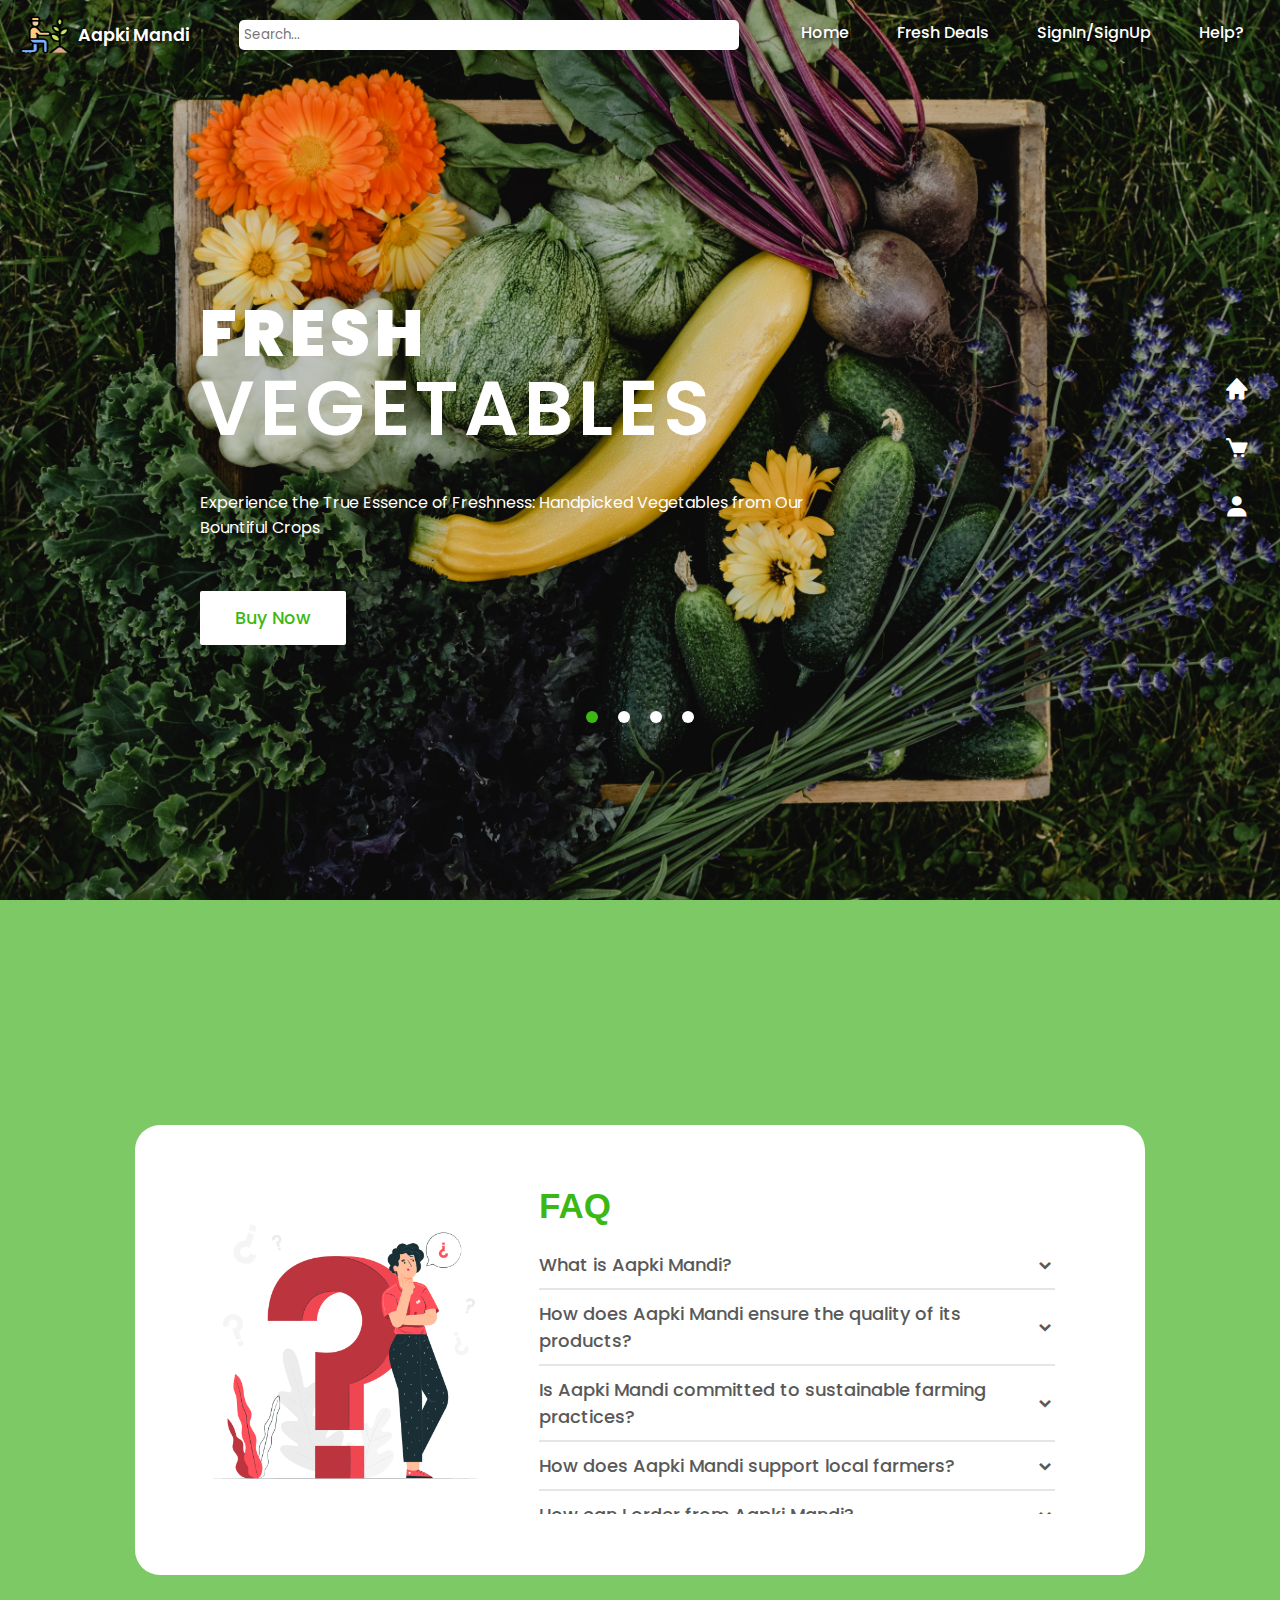
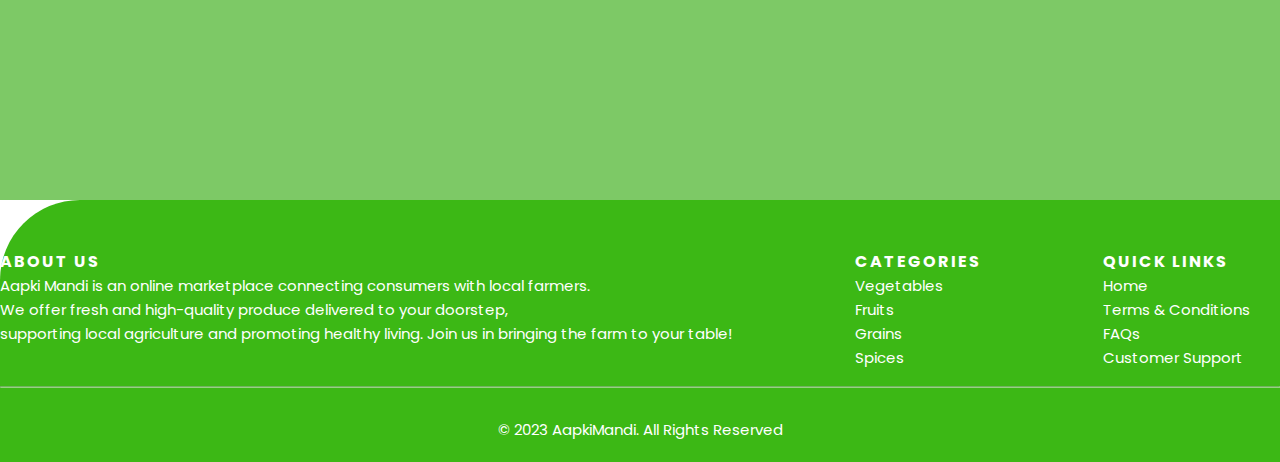
==== index.html @ 6375627a "fresh edits" ====
<!DOCTYPE html>
<html lang="en">
<head>
    <meta charset="UTF-8">
    <meta http-equiv="X-UA-Compatible" content="IE=edge">
    <meta name="viewport" content="width=device-width, initial-scale=1.0">
    <title>Aapki Mandi</title>
    <link rel="stylesheet" href="styles.css">
    <link rel="icon" href="images/planting.png">
    <link rel="stylesheet" href="https://cdnjs.cloudflare.com/ajax/libs/font-awesome/5.15.4/css/all.min.css" integrity="sha512-rNSy0A6ngFmuJuzVxl3csTyiN9eht8MChu7z1Ky1jGWQDmzAa0yK5vGCOYa5axh1f9B9gN+43PqDAW9VZoYz8A==" crossorigin="anonymous" referrerpolicy="no-referrer" />

    <link rel="stylesheet" href="https://cdn.jsdelivr.net/npm/boxicons@latest/css/boxicons.min.css">
    <link rel="stylesheet" href="https://cdn.jsdelivr.net/npm/boxicons@latest/css/boxicons.min.css">
    <script src="https://kit.fontawesome.com/264e2b744b.js" crossorigin="anonymous"></script>
</head>
<body>
    <!--navbar-->
    <header>
      <!--logo-->
      <a href="index.html" class="logo"><img src="images/colour.png" alt="">Aapki Mandi</a>
      
      <!--Nav List-->
      <ul class="navbar">
        <ul class="navbar">
          <li>
            <form class="search-form">
              <input type="text" placeholder="Search...">
              <button type="submit"><i class="fas fa-search"></i></button>
            </form>
          </li>
        <li><a href="index.html" class="home-active">Home</a></li>
        <li class="dropdown">
          <a href="#">Fresh Deals</a>
          <ul class="dropdown-menu">
            <li><a href="vegetables.html">Vegetables</a></li>
            <li><a href="#">Fruits</a></li>
            <li><a href="#">Crops</a></li>
          </ul>
        </li>
        <li><a href="SignIn.html">SignIn/SignUp</a></li>
        <li><a href="ContactUs.html">Help?</a></li>
      </ul>
    
      <!--menu icon-->
      <div class="bx bx-menu" id="menu-icon"></div>  
    </header>

    <!-- carousel -->
    <section class="home">
      <img src="images/vegetables-main.jpg" alt="" class="imgslide active">
      <img src="images/fruits-main.jpg" alt="" class="imgslide">
      <img src="images/crops-main.jpg" alt="" class="imgslide">
      <img src="images/fish-main.jpg" alt="" class="imgslide">
      <div class="content active">
        <h1>Fresh <br><span>Vegetables</span></h1>
        <p>Experience the True Essence of Freshness: Handpicked Vegetables from Our Bountiful Crops</p>
          <a href="#">Buy Now</a>
      </div>
      <div class="content">
        <h1>Fresh <br><span>Fruits</span></h1>
        <p>From Orchard to Table: Taste the Freshness of Our Locally Grown Fruits</p>
          <a href="#">Buy Now</a>
      </div>
      <div class="content">
        <h1>Fresh <br><span>Grains</span></h1>
        <p>Embrace the Goodness of Fresh Harvest</p>
          <a href="#">Buy Now</a>
      </div>
      <div class="content">
        <h1>Fresh <br><span>Meat</span></h1>
        <p>ImpediPreserving Flavor, Ensuring Freshness: Trust Our Commitment to Delivering Fresh, Succulent Meat</p>
          <a href="#">Buy Now</a>
      </div>
      <div class="media-icons">
        <a href="#"><i class='bx bxs-home'></i></a>
        <a href="#"><i class='bx bxs-cart' ></i></i></a>
        <a href="#"><i class='bx bxs-user'></i></a>
      </div>
      <div class="slider-navigation">
        <div class="nav-btn active"></div>
        <div class="nav-btn"></div>
        <div class="nav-btn"></div>
        <div class="nav-btn"></div>
        
      </div>
    </section>


    <!-- FAQs -->
    <div class="BODY">
    <div class="accordion">
      <div class="image-box">
        <img src="images/3567801.jpg" alt="Accordion Image">
      </div>
      <div class="accordion-text">
        <div class="title">FAQ</div>
      <ul class="faq-text">
        <li>
          <div class="question-arrow">
            <span class="question">What is Aapki Mandi?</span>
            <i class="bx bxs-chevron-down arrow"></i>
          </div>
          <p>Aapki Mandi is an online marketplace that connects farmers and consumers,providing fresh and high-quality agricultural produce directly from the farms to your doorstep.</p>
          <span class="line"></span>
        </li>
        <li>
          <div class="question-arrow">
            <span class="question">How does Aapki Mandi ensure the quality of its products?</span>
            <i class="bx bxs-chevron-down arrow"></i>
          </div>
          <p>At Aapki Mandi, we have a rigorous quality control process in place. We work closely with our network of trusted farmers who follow best agricultural practices. We ensure that only the freshest and highest-quality produce reaches our customers by conducting regular quality checks and inspections.</p>
          <span class="line"></span>
        </li>
        <li>
          <div class="question-arrow">
            <span class="question">Is Aapki Mandi committed to sustainable farming practices?</span>
            <i class="bx bxs-chevron-down arrow"></i>
          </div>
          <p>Yes, sustainability is a core value of Aapki Mandi. We support and promote sustainable farming practices that prioritize environmental conservation, organic cultivation, and responsible water usage. By choosing Aapki Mandi, you are supporting a more sustainable and eco-friendly food system.</p>
          <span class="line"></span>
        </li>
        <li>
          <div class="question-arrow">
            <span class="question">How does Aapki Mandi support local farmers?</span>
            <i class="bx bxs-chevron-down arrow"></i>
          </div>
          <p>Aapki Mandi is dedicated to empowering local farmers and promoting their products. We work directly with farmers, eliminating intermediaries and ensuring that they receive fair prices for their produce. By supporting Aapki Mandi, you are contributing to the growth and livelihood of local farming communities.</p>
          <span class="line"></span>
        </li>
        <li>
          <div class="question-arrow">
            <span class="question">How can I order from Aapki Mandi?</span>
            <i class="bx bxs-chevron-down arrow"></i>
          </div>
          <p>Ordering from Aapki Mandi is simple and convenient. Just visit our website or mobile app, browse through the available products, select the items you want to purchase, and proceed to the checkout. We offer secure payment options and provide timely delivery to your preferred location.</p>
          <span class="line"></span>
        </li>
      </ul>
      </div>
    </div>
  </div>
 
    <!-- footer -->
     <!-- footer -->
     <footer class="site-footer">
      <div class="footer-content">
        <div class="footer-column">
          <h3>About Us</h3>
          <p>Aapki Mandi is an online marketplace connecting consumers with local farmers. 
            <br>We offer fresh and high-quality produce delivered to your doorstep, 
            <br>supporting local agriculture and promoting healthy living. Join us in bringing the farm to your table!</p>
          <div class="social-icons">
            <a href="#" class="facebook"><i class="fab fa-facebook-f"></i></a>
            <a href="#" class="twitter"><i class="fab fa-twitter"></i></a>
            <a href="#" class="linkedin"><i class="fab fa-linkedin-in"></i></a>
            <a href="#" class="dribbble"><i class="fab fa-dribbble"></i></a>
          </div>
        </div>
        <div class="footer-column">
          <h3>Categories</h3>
          <ul class="footer-links">
            <li><a href="#">Vegetables</a></li>
            <li><a href="#">Fruits</a></li>
            <li><a href="#">Grains</a></li>
            <li><a href="#">Spices</a></li>
          </ul>
        </div>
        <div class="footer-column">
          <h3>Quick Links</h3>
          <ul class="footer-links">
            <li><a href="#">Home</a></li>
            <li><a href="#">Terms & Conditions</a></li>
            <li><a href="#">FAQs</a></li>
            <li><a href="#">Customer Support</a></li>
          </ul>
        </div>
      </div>
      <hr>
      <div class="footer-bottom">
        <p>&copy; 2023 AapkiMandi. All Rights Reserved</p>
      </div>
    </footer>
    
    </section>
    <script>
      document.addEventListener("DOMContentLoaded", function() {
        let li = document.querySelectorAll(".faq-text li");
        for (var i = 0; i < li.length; i++) {
          li[i].addEventListener("click", function(e) {
            let clickedLi;
            if (e.target.classList.contains("question-arrow")) {
              clickedLi = e.target.parentElement;
            } else {
              clickedLi = e.target.parentElement.parentElement;
            }
            clickedLi.classList.toggle("showAnswer");
          });
        }
      });
    </script>
    
    <script src="script.js"></script>

</body>
</html>
---- styles.css ----
@import url('https://fonts.googleapis.com/css2?family=Poppins:wght@100;200;300;400;500;600;700&display=swap');

* {
  font-family: 'Poppins', sans-serif;
  margin: 0;
  padding: 0;
  box-sizing: border-box;
  list-style: none;
  text-decoration: none;
  scroll-padding-top: 2rem;
  scroll-behavior: smooth;
}

:root {
  --green-color: #3cb815;
  --light-green-color: #c0eb7b;
  --orange-color;
  --light-orange-color: #ff7e00;
  --text-color: black;
  --bg-color: #fff;
}

.logo img {
  width: 50px;
  height: 40px;
}

body {
  color: var(--text-color);
}

header {
    position: absolute;
    width: 100%;
    top: 0;
    left: 0;
    z-index: 999;
    display: flex;
    align-items: center;
    justify-content: space-between;
    padding: 15px 20px;
    transition: 0.5s ease;
  }
  
  .logo {
    display: flex;
    align-items: center;
    font-size: 1.1rem;
    font-weight: 600;
    color: var(--text-color);
    column-gap: 0.5rem;
    padding-left: 100;
    color: #fff;
    text-shadow: 2px 2px 4px rgba(0, 0, 0, 0.8);
  }
  
  .navbar {
    display: flex;
    column-gap: 1rem;
    position: relative;
    color: #fff;
  }
  
  .navbar a {
    font-size: 1rem;
    font-weight: 500;
    color: var(--text-color);
    padding: 0.5rem 1rem;
    color: #fff;
    text-shadow: 2px 2px 4px rgba(0, 0, 0, 1);
  }
  
  .navbar a:hover {
    background: var(--green-color);
    border-radius: 5rem;
    color: var(--bg-color);
    transition: background 0.5s;
  }
  
  .dropdown {
    position: relative;
  }
  
  .dropdown-menu {
    position: absolute;
    top: 100%;
    left: 0;
    display: none;
    background: var(--bg-color);
    padding: 0.5rem 0;
    z-index: 999;
  }
  
  .dropdown-menu li {
    display: block;
  }
  
  .dropdown-menu li a {
    color: var(--text-color);
    padding: 0.1rem 2rem;
  }
  
  .dropdown-menu li a:hover {
    background: var(--green-color);
    color: var(--bg-color);
  }
  
  .dropdown:hover .dropdown-menu {
    display: block;
  }

  .search-form {
    display: flex;
    align-items: center;
  }
  
  .search-form input {
    width: 500px;
    height: 30px;
    border: none;
    border-radius: 5px;
    padding: 5px;
  }
  
  .search-form button {
    background: none;
    border: none;
    color: #fff;
    cursor: pointer;
    padding: 3px;
    width: 30px;
    height: 30px;
  }
  
  
  #menu-icon {
    font-size: 24px;
    cursor: pointer;
    z-index: 1001;
    display: none;
  }
  
  section{
    padding: 100px 200px;
  }

  .home{
    position: relative;
    width: 100%;
    min-height: 100vh;
    display: flex;
    justify-content: center;
    flex-direction: column;
    background: #7dc966;

  }

  .home::before{
    z-index: 777;
    content: '';
    position: absolute;
    width: 100%;
    height: 100%;
    top: 0;
    left:0;
    
  }

  .home .content{
z-index: 888;
color: #fff;
width: 70%;
margin-top: 50px;
display: none;
  }

  .home .content.active{
    display: block;
  }

  .home .content p{
    margin-bottom: 65px;
  } 

  .home .content  h1{
font-size: 4em;
font-weight: 900;
text-transform: uppercase;
letter-spacing: 5px;
line-height: 75px;
margin-bottom: 40px;
  }
.home .content h1 span{
  font-size: 1.2em;
  font-weight: 600;
}

.home .content a{
  background: #fff;
  padding: 15px 35px;
  color: #3cb815;
  font-size: 1.1em;
  font-weight: 500;
  text-decoration: none;
  border-radius: 2px;
}

.home .content a:hover{
  background: #3cb815;
  color: #fff;
}

.home .media-icons{
  z-index: 888;
  position: absolute;
  right: 30px;
  display: flex;
  flex-direction: column;
  transition: 0.5s ease;
}

.home .media-icons a{
  color: #fff;
  font-size: 1.6em;
  transition: 0.3s ease;
}

.home .media-icons a:not(:last-child)
{
  margin-bottom: 20px;
}

.home .media-icons a:hover{
  transform: scale(1.3);
  color: #7dc966;
}

.home img{
  z-index: 0;
  position: absolute;
  top: 0;
  left: 0;
  width: 100%;
  height: 100%;
  object-fit: cover;
}

.slider-navigation{
  z-index: 888;
  position: relative;
  display: flex;
  justify-content: center;
  align-items: center;
  transform: translateY(80px);
  margin-bottom: 12px;
}

.slider-navigation .nav-btn{
  width: 12px;
  height: 12px;
  background: #fff;
  border-radius: 50%;
  cursor: pointer;
  box-shadow: #7dc966;
  transition: 0.3s ease;
}

.slider-navigation .nav-btn.active{
  background: #3cb815;
}

.slider-navigation .nav-btn:not(:last-child)
{
  margin-right: 20px;
}

.slider-navigation .nav-btn:hover{
  transform: scale(1.2);
}

.imgslide{
position: absolute;
width: 100%;
clip-path: circle(0% at 0 50%);
}

.imgslide.active{
  clip-path: circle(150% at 0 50%);
  transition: 2s ease;
  transition-property: clip-path;
}
  
/* faq */
.BODY{
  display: flex;
  align-items: center;
  justify-content: center;
  min-height: 100vh;
  background: #7dc966;
  padding: 40px;
}
::selection{
  background: #3cb815;
  color: #fff;
}
.accordion{
  display: flex;
  max-width: 1010px;
  width: 100%;
  align-items: center;
  justify-content: space-between;
  background: #fff;
  border-radius: 25px;
  padding: 45px 90px 45px 60px;
}
.accordion .image-box{
  height: 360px;
  width: 300px;
}
.accordion .image-box img{
  height: 100%;
  width: 100%;
  object-fit: contain;
}
.accordion .accordion-text{
  width: 60%;
}
.accordion .accordion-text .title{
  font-size: 35px;
  font-weight: 600;
  color: #3cb815;
  font-family: 'Fira Sans', sans-serif;
}
.accordion .accordion-text .faq-text{
  margin-top: 25px;
  height: 263px;
  overflow-y: auto;
}
.faq-text::-webkit-scrollbar{
  display: none;
}
.accordion .accordion-text li{
  list-style: none;
  cursor: pointer;
}
.accordion-text li .question-arrow{
  display: flex;
  align-items: center;
  justify-content: space-between;
}
.accordion-text li .question-arrow .question{
  font-size: 18px;
  font-weight: 500;
  color: #595959;
  transition: all 0.3s ease;
}
.accordion-text li .question-arrow .arrow{
  font-size: 20px;
  color: #595959;
  transition: all 0.3s ease;
}
.accordion-text li.showAnswer .question-arrow .arrow{
  transform: rotate(-180deg);
}
.accordion-text li:hover .question-arrow .question,
.accordion-text li:hover .question-arrow .arrow{
  color: #3cb815;
}
.accordion-text li.showAnswer .question-arrow .question,
.accordion-text li.showAnswer .question-arrow .arrow{
  color: #3cb815;
}
.accordion-text li .line{
  display: block;
  height: 2px;
  width: 100%;
  margin: 10px 0;
  background: rgba(0, 0, 0, 0.1);
}
.accordion-text li p{
  width: 92%;
  font-size: 15px;
  font-weight: 500;
  color: #595959;
  display: none;
}
.accordion-text li.showAnswer p{
  display: block;
}

@media (max-width: 994px) {
  body{
    padding: 40px 20px;
  }
  .accordion{
    max-width: 100%;
    padding: 45px 60px 45px 60px;
  }
  .accordion .image-box{
    height: 360px;
    width: 220px;
  }
  .accordion .accordion-text{
    width: 63%;
  }
}
@media (max-width: 820px) {
  .accordion{
    flex-direction: column;
  }
  .accordion .image-box{
    height: 360px;
    width: 300px;
    background: #3cb815;
    width: 100%;
    border-radius: 25px;
    padding: 30px;
  }
  .accordion .accordion-text{
    width: 100%;
    margin-top: 30px;
  }
}
@media (max-width: 538px) {
  .accordion{
    padding: 25px;
  }
  .accordion-text li p{
    width: 98%;
  }
}


/* footer */

  
.site-footer {
    background-color: #3cb815;
    color: #fff;
    border-radius: 5rem 0 0 0;
    padding: 45px 0 20px;
    font-size: 15px;
    line-height: 24px;
  }
  
  .site-footer hr {
    border-top-color: #fff;
    opacity: 0.5;
  }
  
  .site-footer hr.small {
    margin: 20px 0;
  }
  
  .site-footer h3 {
    color: #fff;
    font-size: 16px;
    text-transform: uppercase;
    margin-top: 5px;
    letter-spacing: 2px;
  }
  
  .site-footer a {
    color: #3cb815;
  }
  
  .site-footer a:hover {
    color: #3366cc;
    text-decoration: none;
  }
  
  .footer-links {
    padding-left: 0;
    list-style: none;
  }
  
  .footer-links li {
    display: block;
  }
  
  .footer-links a {
    color: #fff;
  }
  
  .footer-links a:active,
  .footer-links a:focus,
  .footer-links a:hover {
    color: #3366cc;
    text-decoration: none;
  }
  
  .footer-links.inline li {
    display: inline-block;
  }
  
  .site-footer .social-icons {
    text-align: right;
  }
  
  .site-footer .social-icons a {
    width: 40px;
    height: 40px;
    line-height: 40px;
    margin-left: 6px;
    margin-right: 0;
    border-radius: 100%;
    background-color: #3cb815;
  }
  
  .footer-content {
    display: flex;
    justify-content: space-between;
    align-items: flex-start;
  }
  
  .footer-column {
    flex: 0 0 auto;
    margin-right: 30px;
  }
  
  .footer-bottom {
    margin-top: 30px;
    text-align: center;
  }
  /* responsive */
  @media (max-width: 768px) {
    header {
      flex-direction: column;
      align-items: flex-start;
    }
  
    .navbar {
      flex-direction: column;
    }
  
    .navbar a {
      padding: 0.5rem 0;
    }
  
    #menu-icon {
      display: block;
    }
  
    .navbar.collapse {
      display: none;
    }
  
    .navbar.collapse.show {
      display: block;
    }

    /* Responsive adjustments */

    @media screen and (max-width: 575px) {
        .owl-carousel .owl-nav {
          top: 5%;
        }
        
        .owl-carousel .owl-nav svg {
          width: 24px;
          height: 24px;
        }
      }
  @media (max-width: 767px) {
    .site-footer .footer-content {
      flex-wrap: wrap;
    }
  
    .footer-column {
      margin-bottom: 30px;
      margin-right: 0;
    }
  
    .site-footer .social-icons {
      text-align: center;
    }
  }
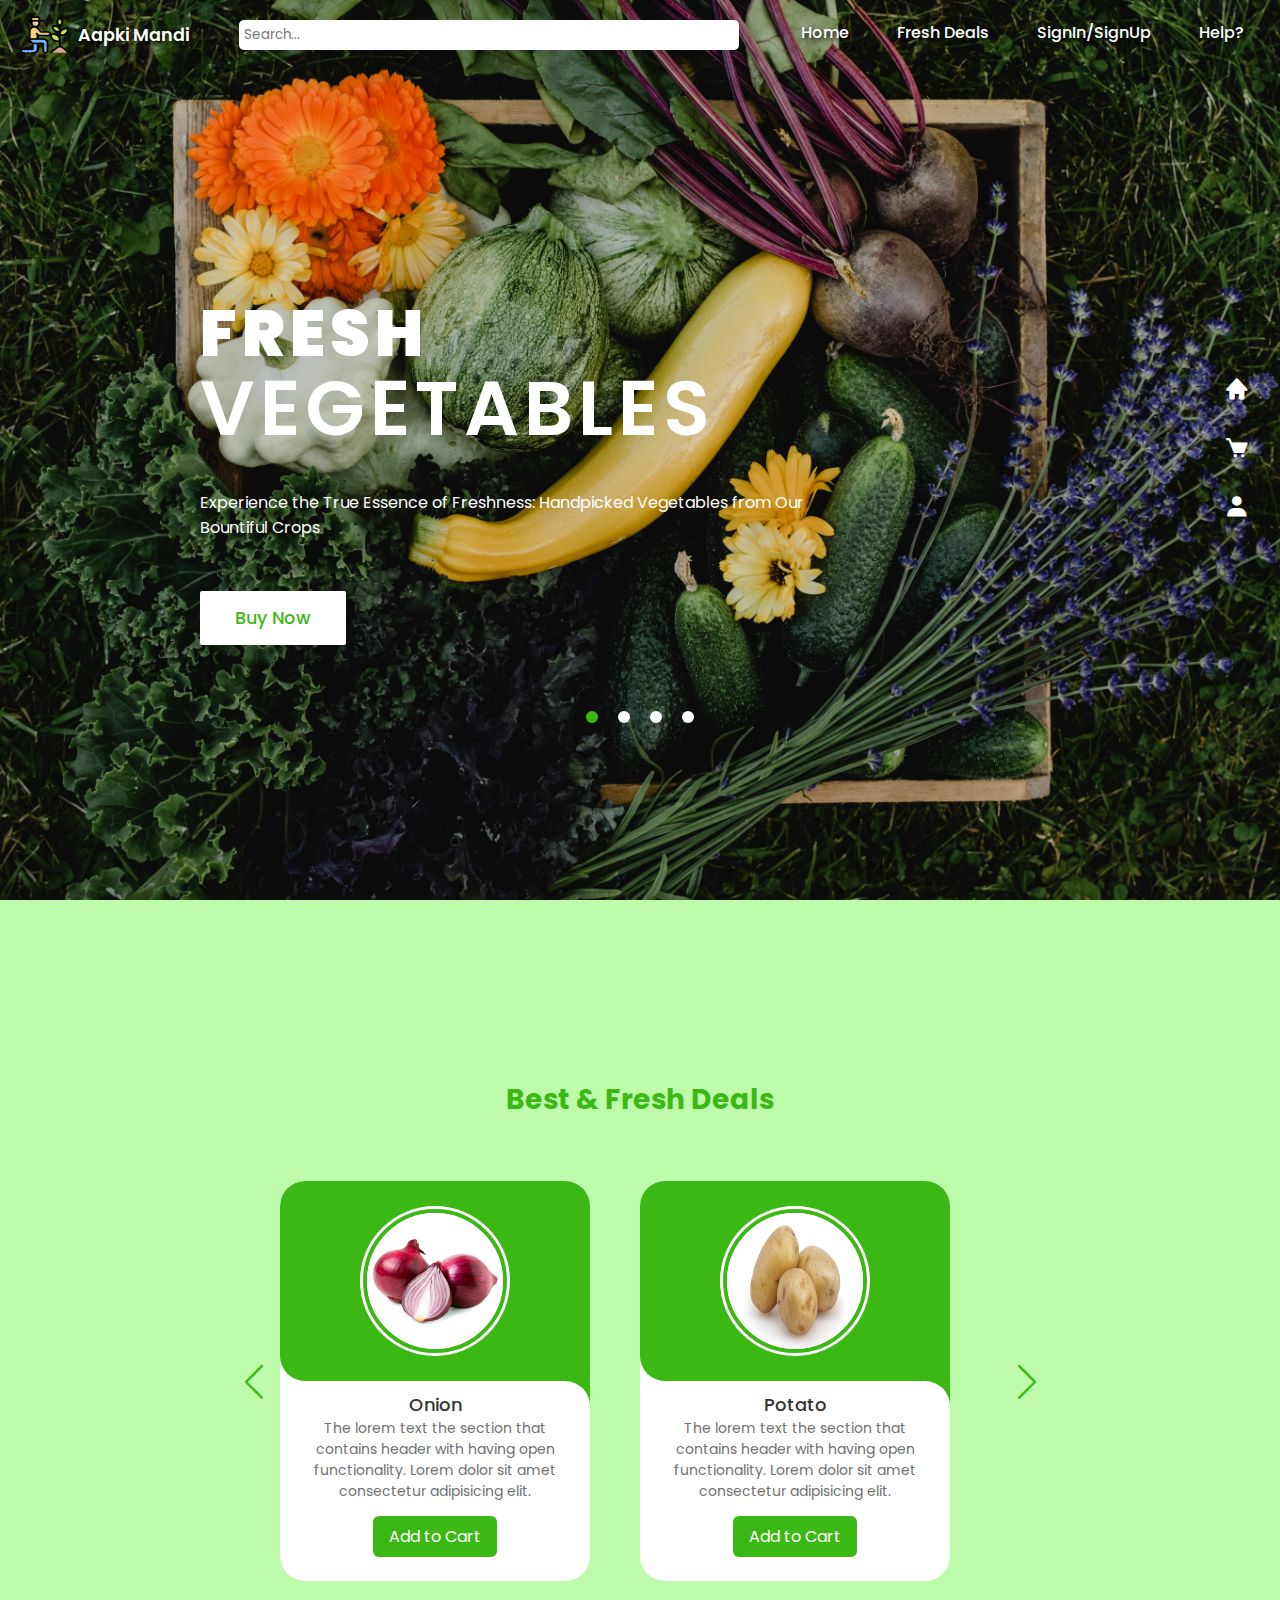
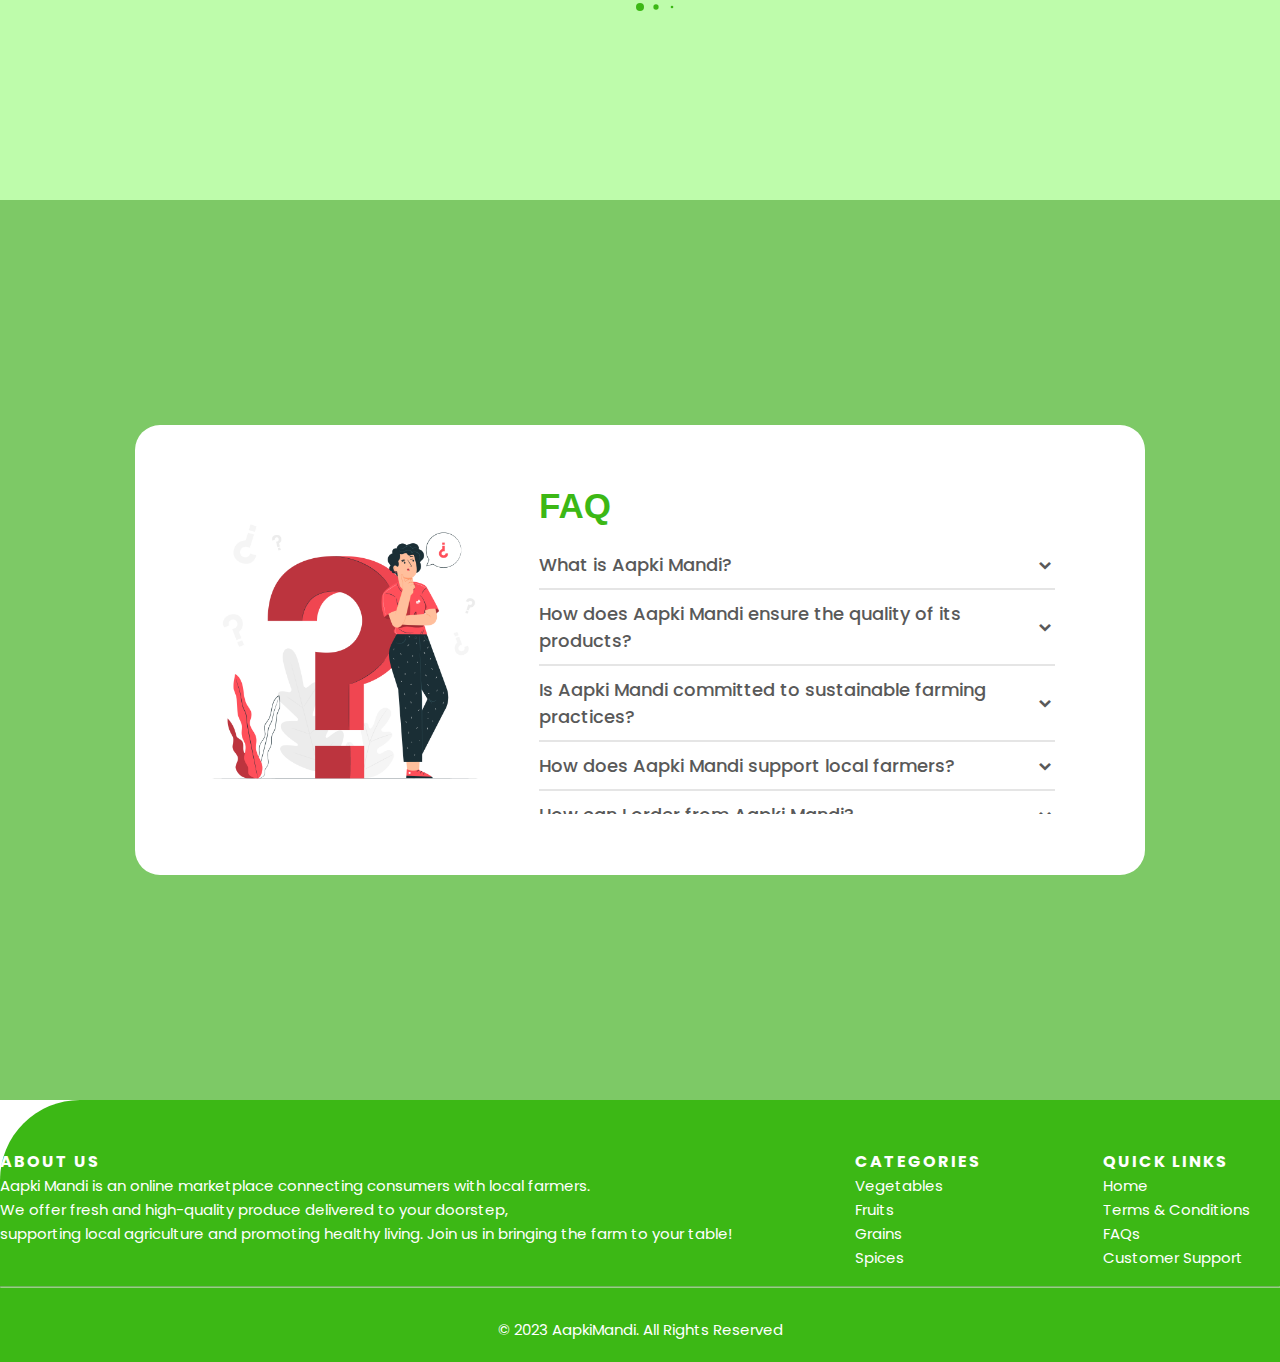
==== commit 303ecd9e: "fresh deals" ====
--- a/index.html
+++ b/index.html
@@ -5,7 +5,14 @@
     <meta http-equiv="X-UA-Compatible" content="IE=edge">
     <meta name="viewport" content="width=device-width, initial-scale=1.0">
     <title>Aapki Mandi</title>
+    <link rel="stylesheet" href="https://unpkg.com/swiper/swiper-bundle.min.css">
+<script src="https://unpkg.com/swiper/swiper-bundle.min.js"></script>
     <link rel="stylesheet" href="styles.css">
+    <!-- Swiper CSS -->
+    <link rel="stylesheet" href="swiper-bundle.min.css">
+
+    <!-- CSS -->
+    <link rel="stylesheet" href="style.css">
     <link rel="icon" href="images/planting.png">
     <link rel="stylesheet" href="https://cdnjs.cloudflare.com/ajax/libs/font-awesome/5.15.4/css/all.min.css" integrity="sha512-rNSy0A6ngFmuJuzVxl3csTyiN9eht8MChu7z1Ky1jGWQDmzAa0yK5vGCOYa5axh1f9B9gN+43PqDAW9VZoYz8A==" crossorigin="anonymous" referrerpolicy="no-referrer" />
 
@@ -85,6 +92,165 @@
       </div>
     </section>
 
+    <!-- best and fresh section -->
+<section class="fresh-body">
+  <h1 class="slider-heading">Best & Fresh Deals</h1>
+    <div class="slide-container swiper">
+      <div class="slide-content">
+          <div class="card-wrapper swiper-wrapper">
+              <div class="card swiper-slide">
+                  <div class="image-content">
+                      <span class="overlay"></span>
+
+                      <div class="card-image">
+                          <img src="images/onion.jpg" alt="" class="card-img">
+                      </div>
+                  </div>
+
+                  <div class="card-content">
+                      <h2 class="name">Onion </h2>
+                      <p class="description">The lorem text the section that contains header with having open functionality. Lorem dolor sit amet consectetur adipisicing elit.</p>
+
+                      <button class="button">Add to Cart</button>
+                      
+                  </div>
+              </div>
+              <div class="card swiper-slide">
+                  <div class="image-content">
+                      <span class="overlay"></span>
+
+                      <div class="card-image">
+                          <img src="images/potato.jpg" alt="" class="card-img">
+                      </div>
+                  </div>
+
+                  <div class="card-content">
+                      <h2 class="name">Potato</h2>
+                      <p class="description">The lorem text the section that contains header with having open functionality. Lorem dolor sit amet consectetur adipisicing elit.</p>
+
+                      <button class="button">Add to Cart</button>
+                  </div>
+              </div>
+              <div class="card swiper-slide">
+                  <div class="image-content">
+                      <span class="overlay"></span>
+
+                      <div class="card-image">
+                          <img src="images/profile3.jpg" alt="" class="card-img">
+                      </div>
+                  </div>
+
+                  <div class="card-content">
+                      <h2 class="name">Onion</h2>
+                      <p class="description">The lorem text the section that contains header with having open functionality. Lorem dolor sit amet consectetur adipisicing elit.</p>
+
+                      <button class="button">Add to Cart</button>
+                  </div>
+              </div>
+              <div class="card swiper-slide">
+                  <div class="image-content">
+                      <span class="overlay"></span>
+
+                      <div class="card-image">
+                          <img src="images/profile4.jpg" alt="" class="card-img">
+                      </div>
+                  </div>
+
+                  <div class="card-content">
+                      <h2 class="name">Onion</h2>
+                      <p class="description">The lorem text the section that contains header with having open functionality. Lorem dolor sit amet consectetur adipisicing elit.</p>
+
+                      <button class="button">Add to Cart</button>
+                  </div>
+              </div>
+              <div class="card swiper-slide">
+                  <div class="image-content">
+                      <span class="overlay"></span>
+
+                      <div class="card-image">
+                          <img src="images/profile5.jpg" alt="" class="card-img">
+                      </div>
+                  </div>
+
+                  <div class="card-content">
+                      <h2 class="name">Onion</h2>
+                      <p class="description">The lorem text the section that contains header with having open functionality. Lorem dolor sit amet consectetur adipisicing elit.</p>
+
+                      <button class="button">Add to Cart</button>
+                  </div>
+              </div>
+              <div class="card swiper-slide">
+                  <div class="image-content">
+                      <span class="overlay"></span>
+
+                      <div class="card-image">
+                          <img src="images/profile6.jpg" alt="" class="card-img">
+                      </div>
+                  </div>
+
+                  <div class="card-content">
+                      <h2 class="name">Onion</h2>
+                      <p class="description">The lorem text the section that contains header with having open functionality. Lorem dolor sit amet consectetur adipisicing elit.</p>
+
+                      <button class="button">Add to Cart</button>
+                  </div>
+              </div>
+              <div class="card swiper-slide">
+                  <div class="image-content">
+                      <span class="overlay"></span>
+
+                      <div class="card-image">
+                          <img src="images/profile7.jpg" alt="" class="card-img">
+                      </div>
+                  </div>
+
+                  <div class="card-content">
+                      <h2 class="name">Onion</h2>
+                      <p class="description">The lorem text the section that contains header with having open functionality. Lorem dolor sit amet consectetur adipisicing elit.</p>
+
+                      <button class="button">Add to Cart</button>
+                  </div>
+              </div>
+              <div class="card swiper-slide">
+                  <div class="image-content">
+                      <span class="overlay"></span>
+
+                      <div class="card-image">
+                          <img src="images/profile8.jpg" alt="" class="card-img">
+                      </div>
+                  </div>
+
+                  <div class="card-content">
+                      <h2 class="name">Onion</h2>
+                      <p class="description">The lorem text the section that contains header with having open functionality. Lorem dolor sit amet consectetur adipisicing elit.</p>
+
+                      <button class="button">Add to Cart</button>
+                  </div>
+              </div>
+              <div class="card swiper-slide">
+                  <div class="image-content">
+                      <span class="overlay"></span>
+
+                      <div class="card-image">
+                          <img src="images/profile9.jpg" alt="" class="card-img">
+                      </div>
+                  </div>
+
+                  <div class="card-content">
+                      <h2 class="name">Onion</h2>
+                      <p class="description">The lorem text the section that contains header with having open functionality. Lorem dolor sit amet consectetur adipisicing elit.</p>
+
+                      <button class="button">Add to Cart</button>
+                  </div>
+              </div>
+          </div>
+      </div>
+
+      <div class="swiper-button-next swiper-navBtn"></div>
+      <div class="swiper-button-prev swiper-navBtn"></div>
+      <div class="swiper-pagination"></div>
+  </div>
+</section>
 
     <!-- FAQs -->
     <div class="BODY">
@@ -200,6 +366,7 @@
     </script>
     
     <script src="script.js"></script>
+    <script src="fresh.js"></script>
 
 </body>
 </html>
--- a/styles.css
+++ b/styles.css
@@ -289,6 +289,9 @@
   transition: 2s ease;
   transition-property: clip-path;
 }
+
+
+
   
 /* faq */
 .BODY{
--- a/style.css
+++ b/style.css
@@ -0,0 +1,169 @@
+/* Google Fonts - Poppins */
+@import url('https://fonts.googleapis.com/css2?family=Poppins:wght@300;400;500;600&display=swap');
+
+*{
+  margin: 0;
+  padding: 0;
+  box-sizing: border-box;
+  font-family: 'Poppins', sans-serif;
+}
+
+.fresh-body{
+  min-height: 100vh;
+  display: flex;
+  align-items: center;
+  flex-direction: column;
+  justify-content: center;
+  background-color: #befcab;
+}
+
+.fresh-body .slider-heading{
+  text-align: center;
+  font-size: 28px;
+  color: #3cb815;
+  margin-bottom: 20px;
+  position: relative;
+  
+}
+
+.fresh-body .slide-container::after{
+  content: "";
+  display: block;
+  width: 100px;
+  height: 2px;
+  background-color: #3cb815;
+  position: absolute;
+  bottom: -8px;
+  left: 50%;
+  transform: translateX(-50%);
+}
+
+.slide-container{
+  margin: 0 auto;
+  max-width: 800px;
+  width: 100%;
+  padding: 40px 0;
+  
+}
+.slide-content{
+  margin: 0 40px;
+  overflow: hidden;
+  border-radius: 25px;
+}
+.card{
+  width: 310px !important;
+  border-radius: 25px;
+  background-color: #FFF;
+}
+.image-content,
+.card-content{
+  display: flex;
+  flex-direction: column;
+  align-items: center;
+  padding: 10px 14px;
+}
+.image-content{
+  position: relative;
+  row-gap: 5px;
+  padding: 25px 0;
+}
+.overlay{
+  position: absolute;
+  left: 0;
+  top: 0;
+  height: 100%;
+  width: 100%;
+  background-color: #3cb815;
+  border-radius: 25px 25px 0 25px;
+}
+.overlay::before,
+.overlay::after{
+  content: '';
+  position: absolute;
+  right: 0;
+  bottom: -40px;
+  height: 40px;
+  width: 40px;
+  background-color: #3cb815;
+}
+.overlay::after{
+  border-radius: 0 25px 0 0;
+  background-color: #FFF;
+}
+.card-image{
+  position: relative;
+  height: 150px;
+  width: 150px;
+  border-radius: 50%;
+  background: #FFF;
+  padding: 3px;
+}
+.card-image .card-img{
+  height: 100%;
+  width: 100%;
+  object-fit:inherit;
+  border-radius: 50%;
+  border: 4px solid #3cb815;
+}
+.name{
+  font-size: 18px;
+  font-weight: 500;
+  color: #333;
+}
+.description{
+  font-size: 14px;
+  color: #707070;
+  text-align: center;
+}
+.button{
+  border: none;
+  font-size: 16px;
+  color: #FFF;
+  padding: 8px 16px;
+  background-color: #3cb815;
+  border-radius: 6px;
+  margin: 14px;
+  cursor: pointer;
+  transition: all 0.3s ease;
+}
+.button:hover{
+  background: #194f08;
+}
+
+.swiper-navBtn{
+  color: #3cb815;
+  transition: color 0.3s ease;
+}
+.swiper-navBtn:hover{
+  color: #3cb815;
+}
+.swiper-navBtn::before,
+.swiper-navBtn::after{
+  font-size: 35px;
+}
+.swiper-button-next{
+  right: 0;
+}
+.swiper-button-prev{
+  left: 0;
+}
+.swiper-pagination-bullet{
+  background-color: #3cb815;
+  opacity: 1;
+}
+.swiper-pagination-bullet-active{
+  background-color: #3cb815;
+}
+
+/* Styles for the "Add to Cart" button */
+
+
+
+@media screen and (max-width: 768px) {
+  .slide-content{
+    margin: 0 10px;
+  }
+  .swiper-navBtn{
+    display: none;
+  }
+}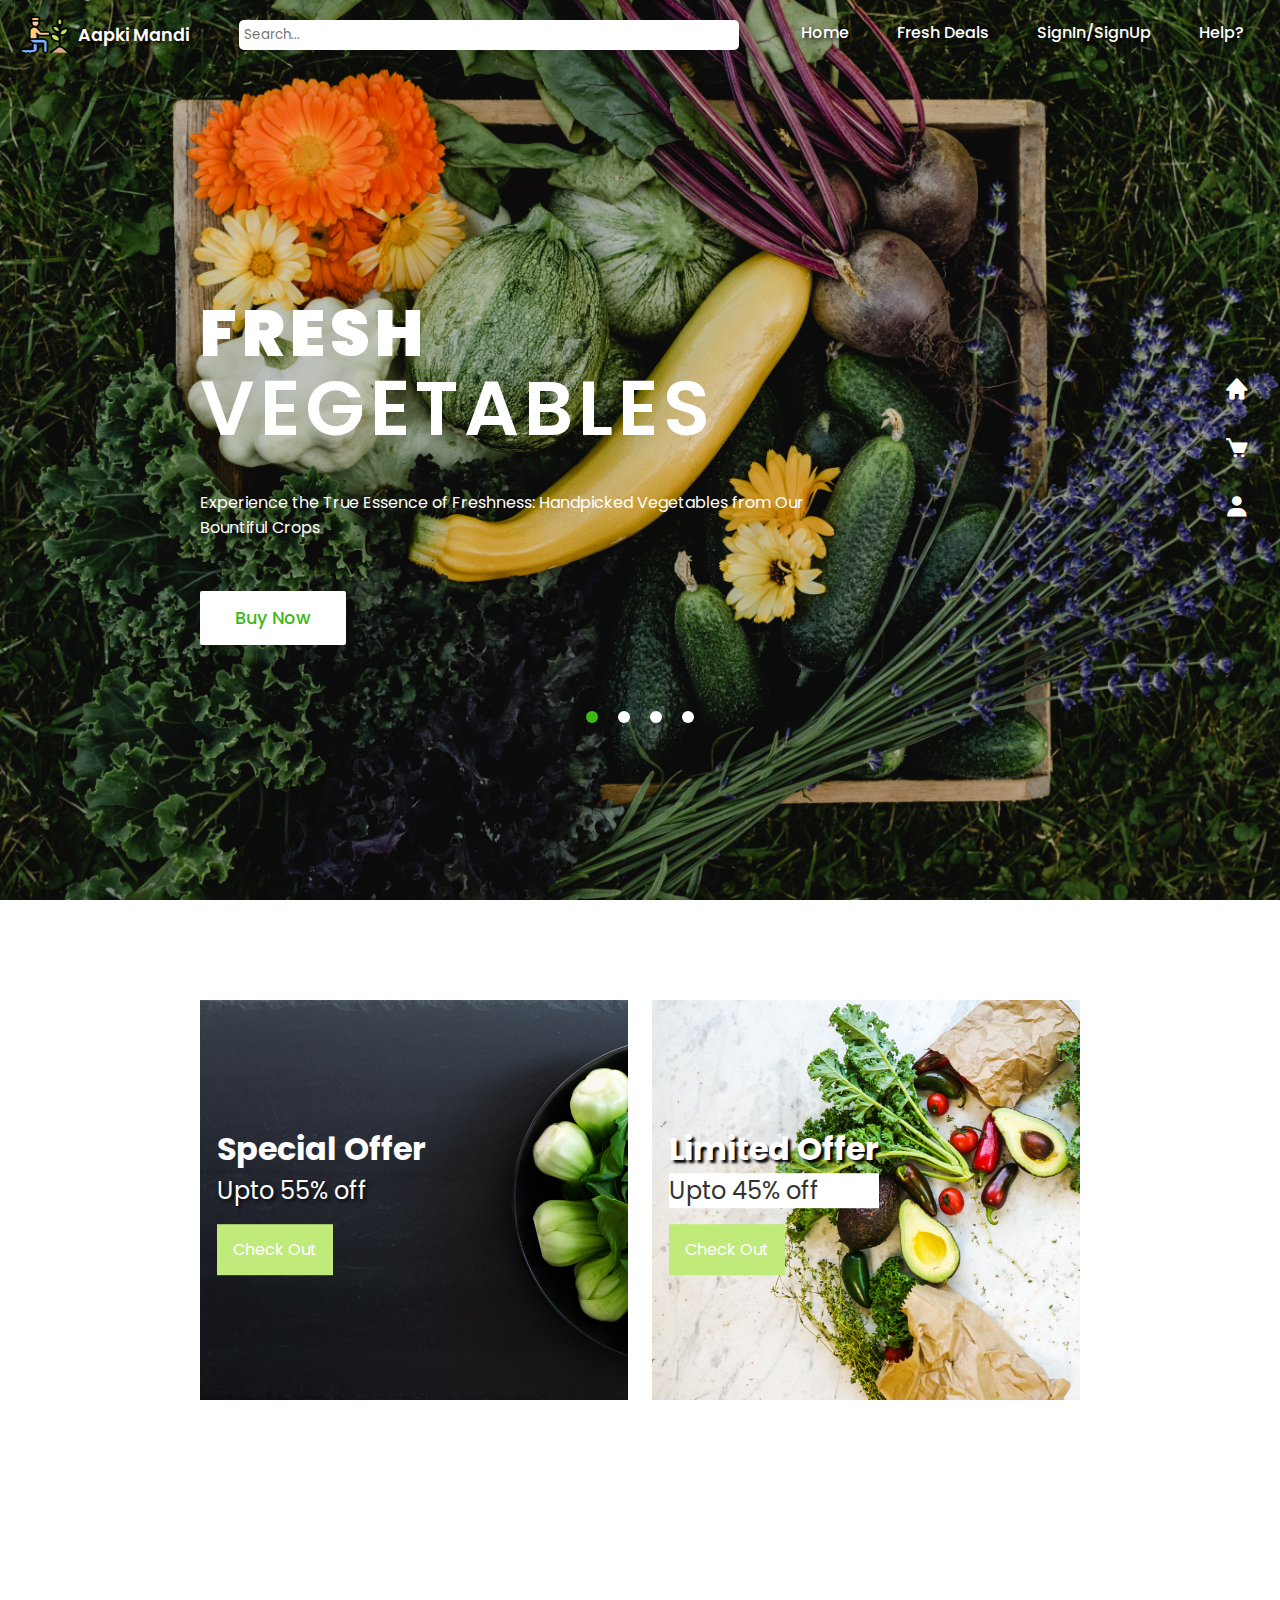
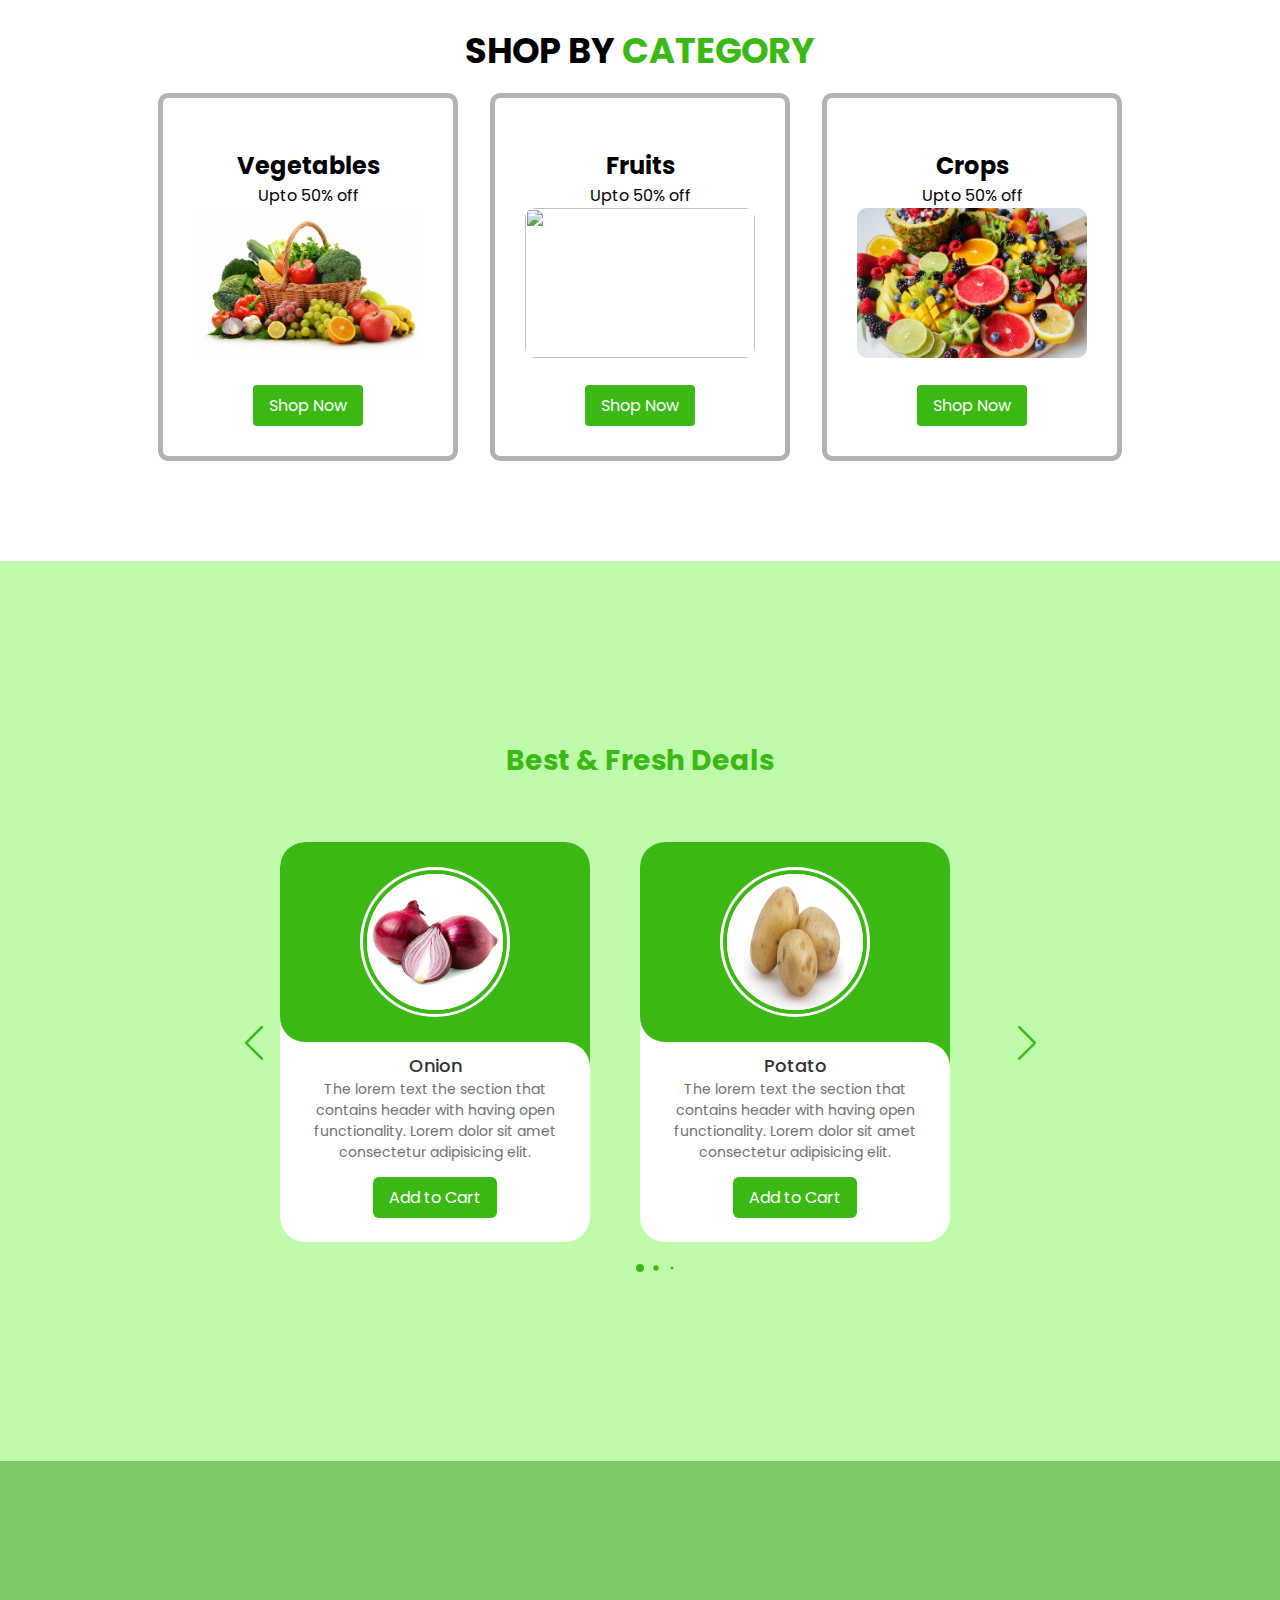
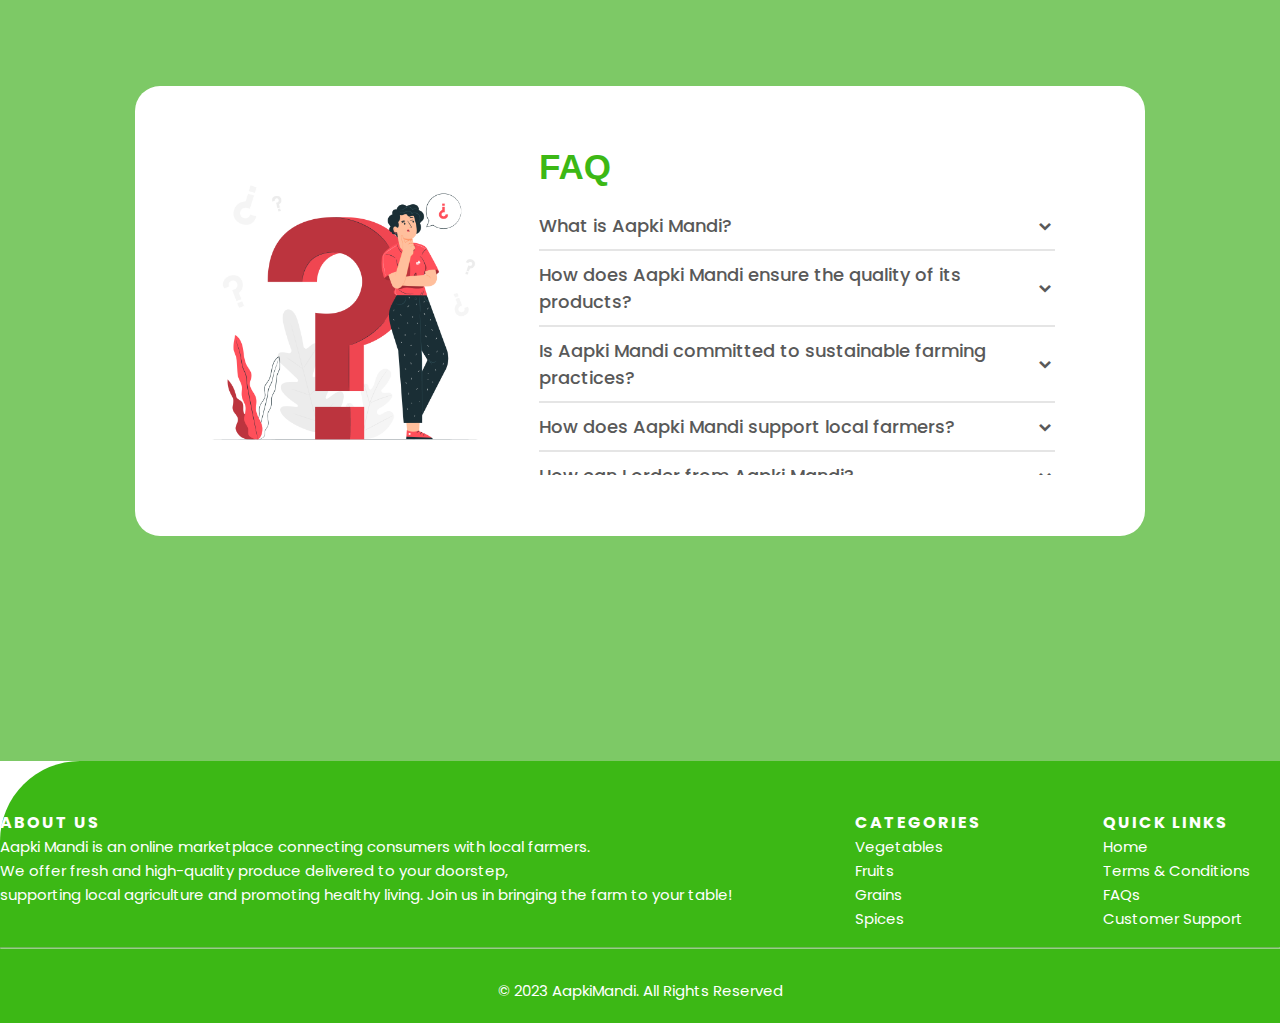
==== commit a7614e0e: "new push" ====
--- a/index.html
+++ b/index.html
@@ -91,6 +91,60 @@
         
       </div>
     </section>
+    <!-- carousel section ends -->
+
+    <!-- banner section starts -->
+    <section class="banner-container">
+      <div class="banner">
+        <img src="images/fresh-deals background.jpg" alt="">
+        <div class="content">
+          <h3>Special Offer</h3>
+          <p style="color: white;text-shadow: 2px 2px 4px black;"><span>Upto 55% off</span></p>
+          <a href="" class="btn">Check Out</a>
+        </div>
+      </div>
+
+      <div class="banner">
+        <img src="images/fresh vegetables.jpg" alt="">
+        <div class="content">
+          <h3 style="text-shadow: 2.5px 2.5px 2.5px black;">Limited Offer</h3>
+          <p style="background-color: #fff; padding: -10%;"><span>Upto 45% off</span></p>
+          <a href="" class="btn">Check Out</a>
+        </div>
+      </div>
+
+    </section>
+
+  <section style="padding: 100px;" class="category" id="category">
+
+    <h1 class="heading">Shop By <span>Category</span></h1>
+
+    <div class="box-container">
+
+      <div class="box">
+        <h3>Vegetables</h3>
+        <p>Upto 50% off</p>
+        <img src="images/Vegetables.jpg" alt="">
+        <a href="" class="btn">Shop Now</a>
+      </div>
+
+      <div class="box">
+        <h3>Fruits</h3>
+        <p>Upto 50% off</p>
+        <img src="https://www.google.com/url?sa=i&url=https%3A%2F%2Fwww.livemint.com%2Fnews%2Fbusiness-of-life%2Ftime-to-eat-fruit-1541783904822.html&psig=AOvVaw0VO7bNSL2s8sAX53txASlL&ust=1691005118795000&source=images&cd=vfe&opi=89978449&ved=0CBEQjRxqFwoTCJj6nI-bvIADFQAAAAAdAAAAABAD" alt="">
+        <a href="" class="btn">Shop Now</a>
+      </div>
+
+      <div class="box">
+        <h3>Crops</h3>
+        <p>Upto 50% off</p>
+        <img src="images/fruits-category.jpg" alt="">
+        <a href="" class="btn">Shop Now</a>
+      </div>
+
+
+    </div>   
+  </section>  
 
     <!-- best and fresh section -->
 <section class="fresh-body">
@@ -136,12 +190,12 @@
                       <span class="overlay"></span>
 
                       <div class="card-image">
-                          <img src="images/profile3.jpg" alt="" class="card-img">
-                      </div>
-                  </div>
-
-                  <div class="card-content">
-                      <h2 class="name">Onion</h2>
+                          <img src="images/apple.jpg" alt="" class="card-img">
+                      </div>
+                  </div>
+
+                  <div class="card-content">
+                      <h2 class="name">Apple</h2>
                       <p class="description">The lorem text the section that contains header with having open functionality. Lorem dolor sit amet consectetur adipisicing elit.</p>
 
                       <button class="button">Add to Cart</button>
@@ -334,7 +388,7 @@
         <div class="footer-column">
           <h3>Quick Links</h3>
           <ul class="footer-links">
-            <li><a href="#">Home</a></li>
+            <li><a href="index.html">Home</a></li>
             <li><a href="#">Terms & Conditions</a></li>
             <li><a href="#">FAQs</a></li>
             <li><a href="#">Customer Support</a></li>
--- a/styles.css
+++ b/styles.css
@@ -291,8 +291,131 @@
 }
 
 
-
-  
+/* banner section */
+.btn{
+  display: inline-block;
+  margin-top: 1rem;
+  background: var(--light-green-color);
+  color: #fff;
+  padding: 0.8rem 1rem;
+  font-size: 1rem;
+  text-align: center;
+  cursor: pointer;
+}
+
+.btn:hover{
+  background: #595959;
+}
+  
+.banner-container{
+  display: flex;
+  flex-direction: row;
+  gap: 1.5rem;
+}
+
+.banner-container .banner{
+  flex:1 1 40rem;
+  height: 25rem;
+  overflow: hidden;
+  position: relative;
+  margin-bottom: 0.5rem;
+}
+
+.banner-container .banner img{
+ 
+  height: 100%;
+  width: 150%;
+  object-fit: cover;
+}
+
+.banner-container .banner .content{
+  position: absolute;
+  top: 50%;
+  left: 4%;
+  transform: translateY(-50%);
+}
+
+.banner-container .banner .content h3{
+  font-size: 2rem;
+  color: #fff;
+}
+
+.banner-container .banner .content p{
+  font-size: 1.5rem;
+  color: #333;
+}
+
+
+.banner-container .banner:hover img{
+  transform: scale(1.2) rotate(-5deg);
+}
+
+/* category */
+ .heading{
+  text-align: center;
+  color: var(--black);
+  text-transform: uppercase;
+  padding: 1rem;
+  font-size: 2.2rem;
+}
+
+.heading span{
+  color: var(--green-color);
+  text-transform: uppercase;
+}
+
+
+.category .box-container{
+  display: flex;
+  justify-content: center;
+  gap: 3.5rem 2rem;
+  flex-wrap: wrap;
+}
+
+ .category .box{
+  border: 5px solid rgba(0, 0, 0, 0.3);
+  border-radius: 10px;
+  text-align: center;
+  padding: 30px;
+  flex: 1 1 20rem;
+  max-width: 300px;
+} 
+
+.category .box img{
+  height: 150px;
+  width: 100%;
+  object-fit: cover;
+  border-radius: 10px;
+} 
+
+.category .box h3{
+  font-size: 24px;
+  margin-top: 20px;
+}
+
+.category .box p{
+  font-size: 16px;
+  margin-top: #707070;
+}
+
+.category .box a.btn{
+  display: inline-block;
+  margin-top: 20px;
+  background-color: var(--green-color);
+  color: #fff;
+  padding: 8px 16px;
+  font-size: 16px;
+  text-align: center;
+  text-decoration: none;
+  border-radius: 4px;
+  cursor: pointer;
+  transition: background-color 0.3s ease;
+}
+
+.category .box a.btn:hover{
+  background-color: #1e560d;
+}
+
 /* faq */
 .BODY{
   display: flex;
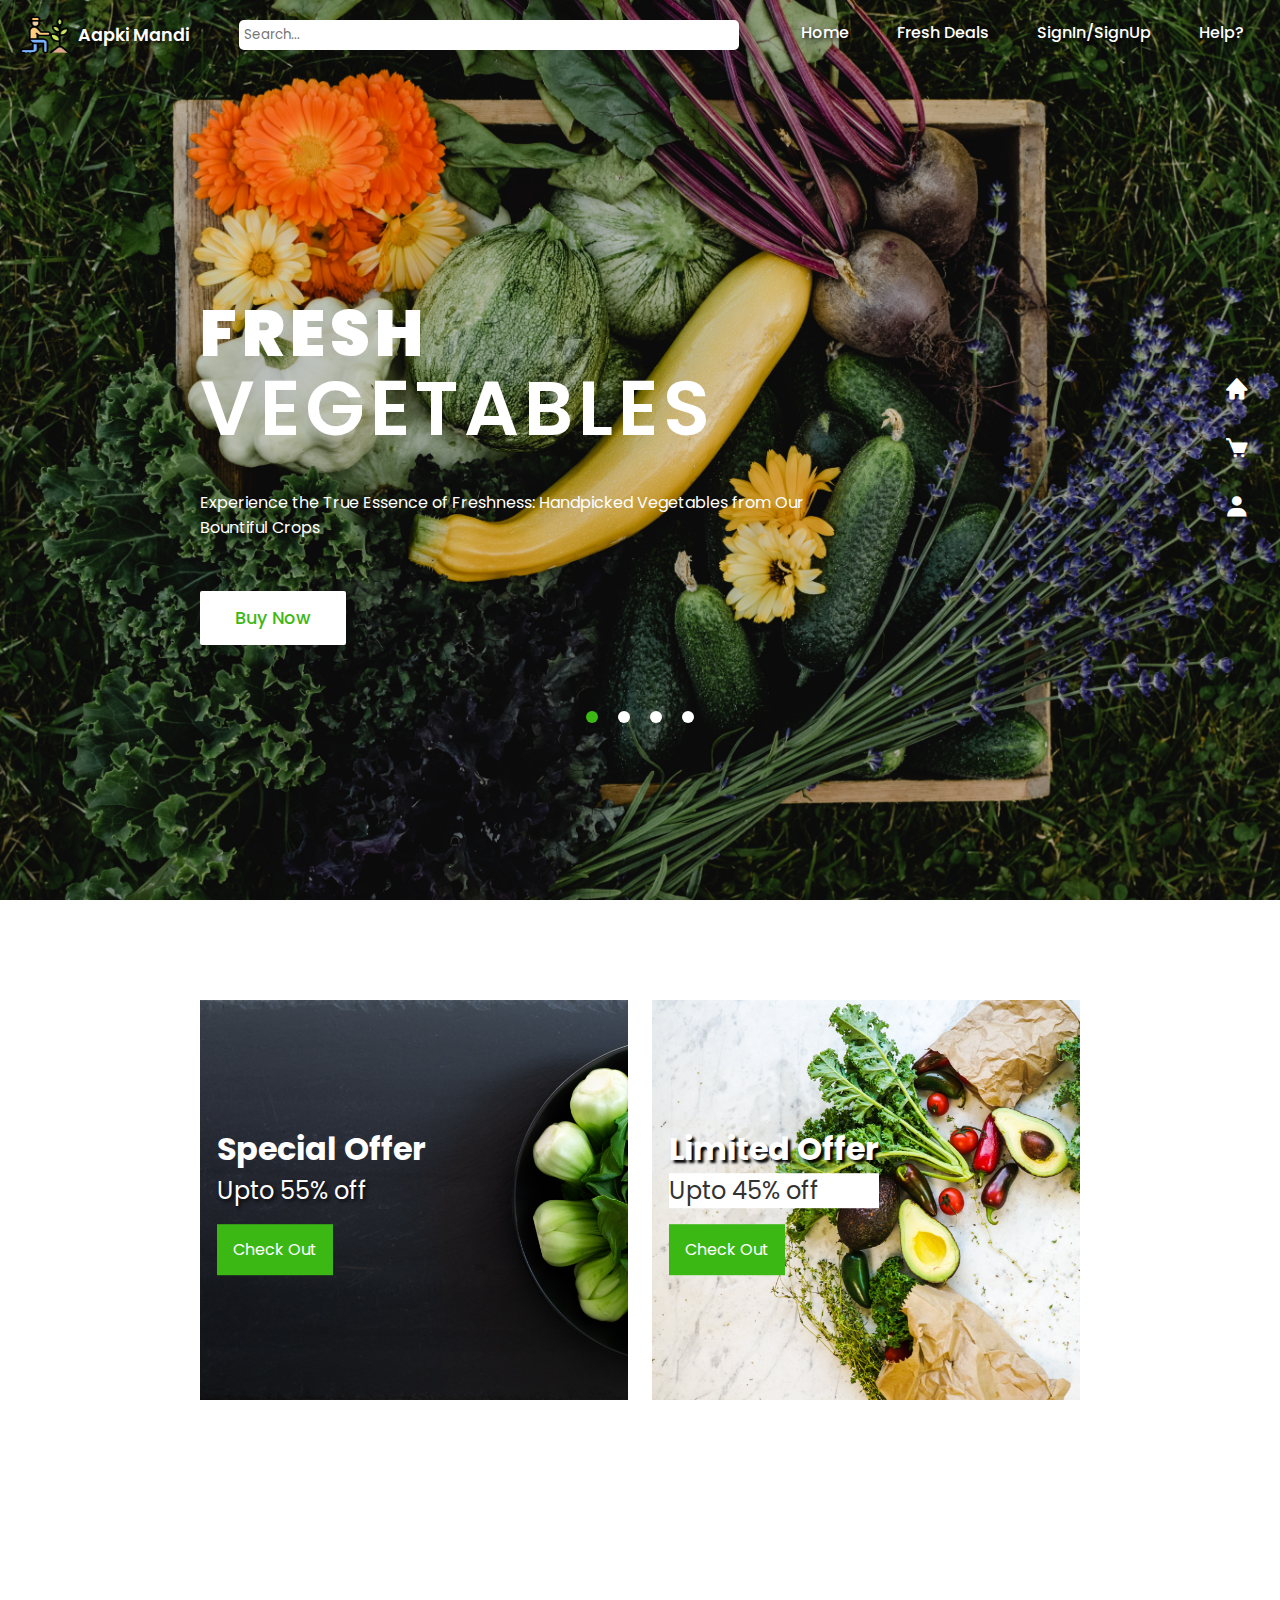
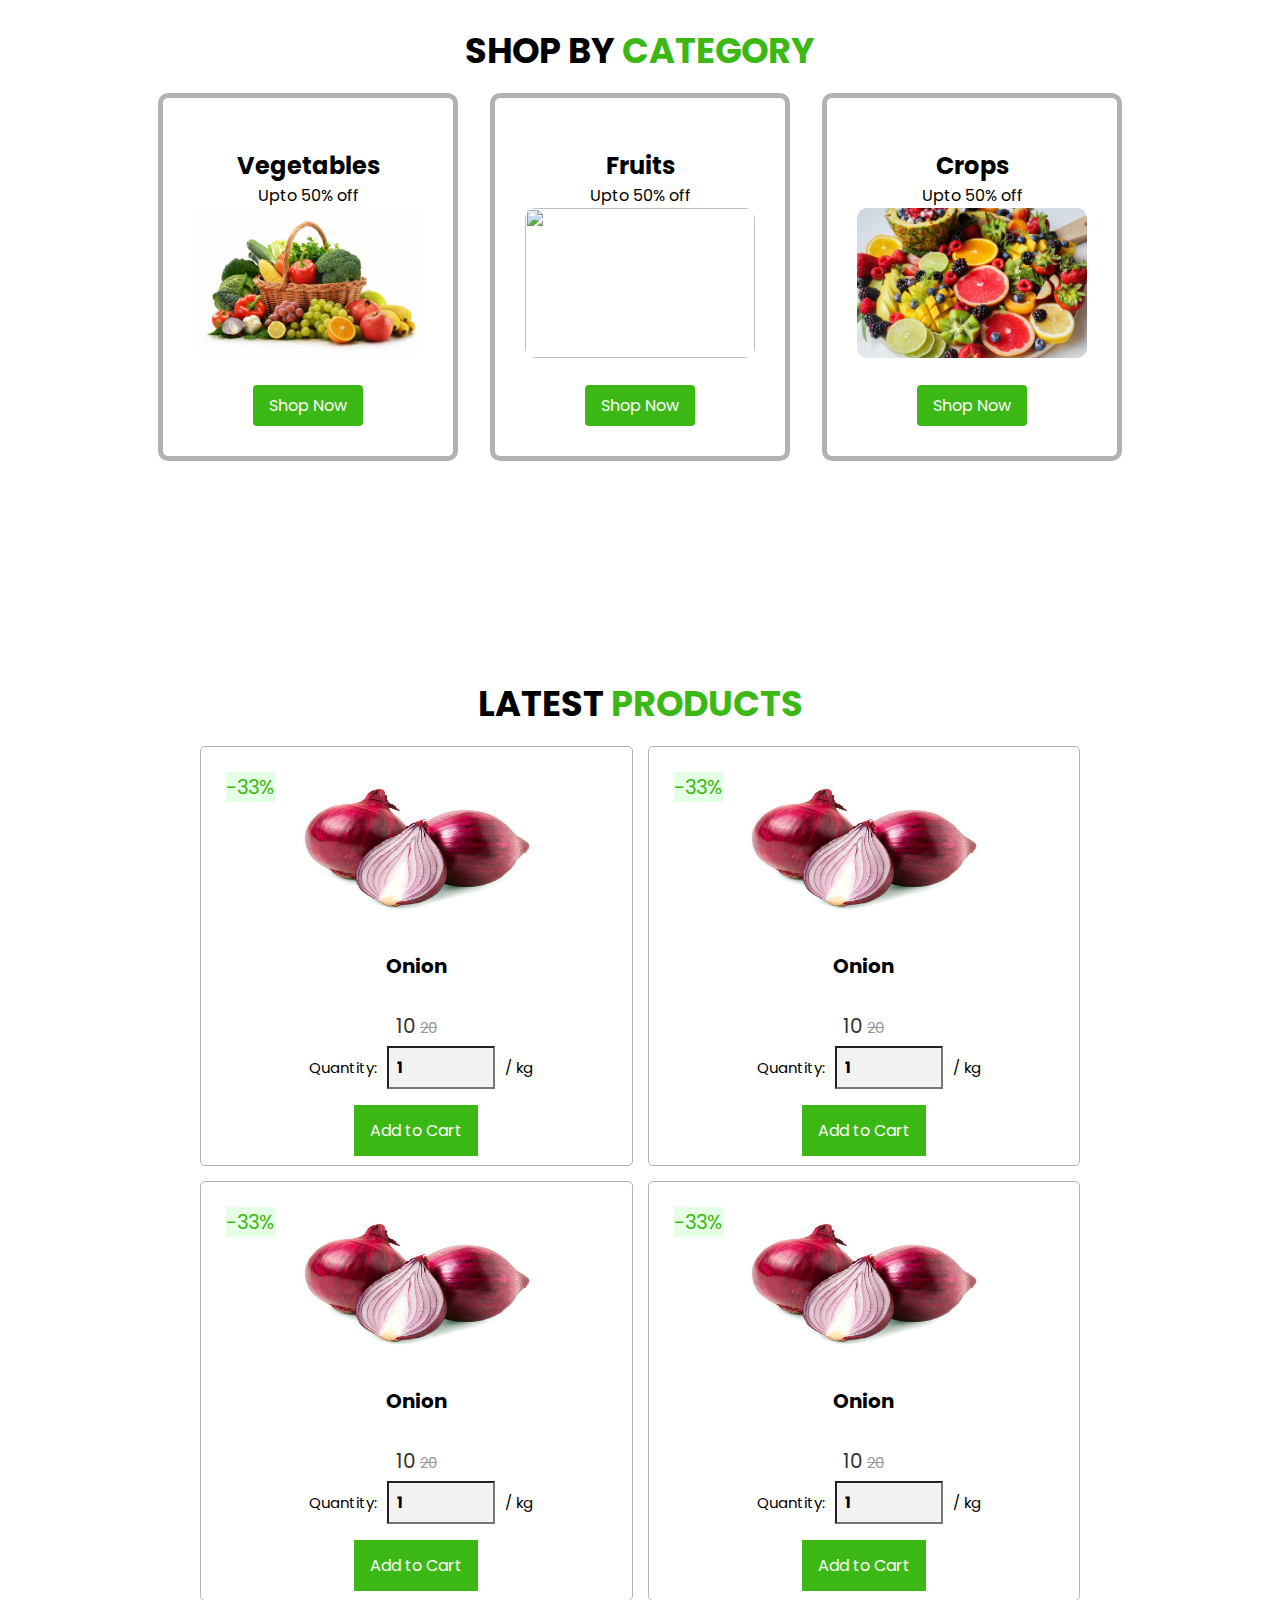
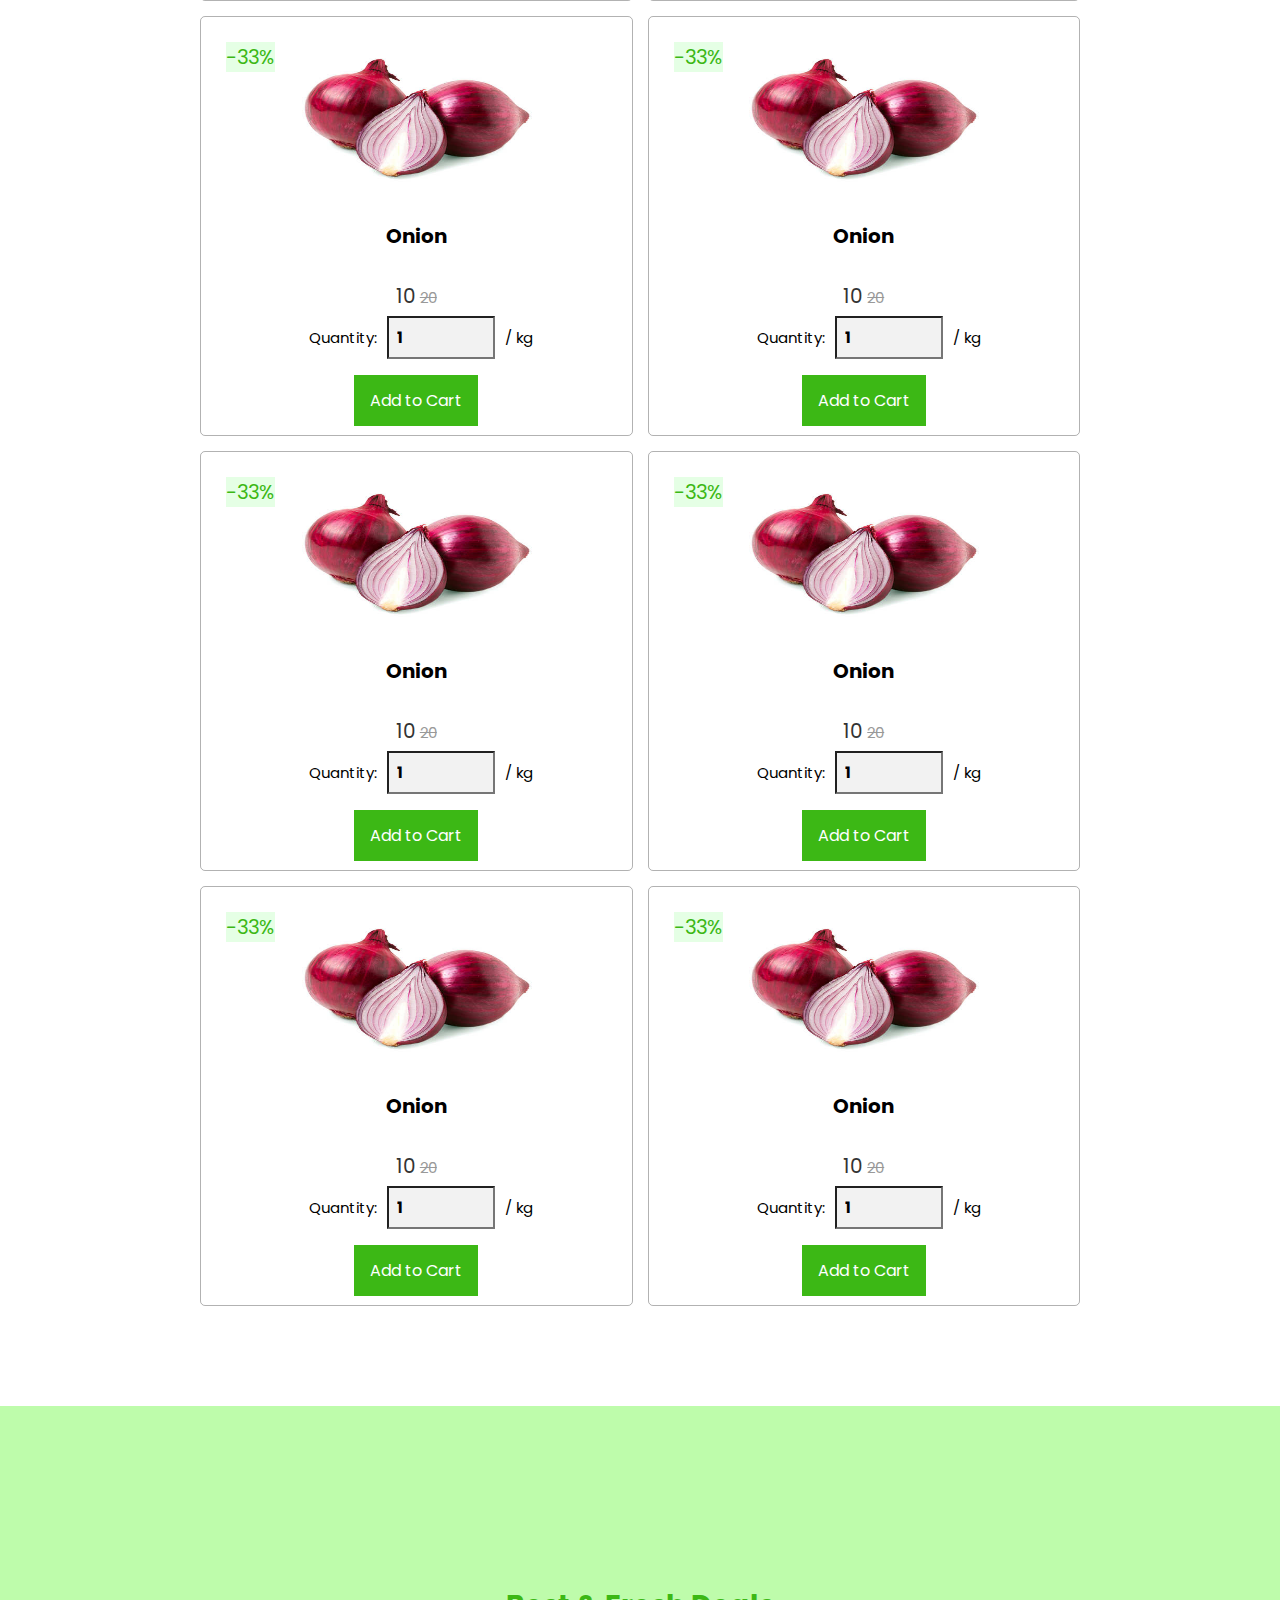
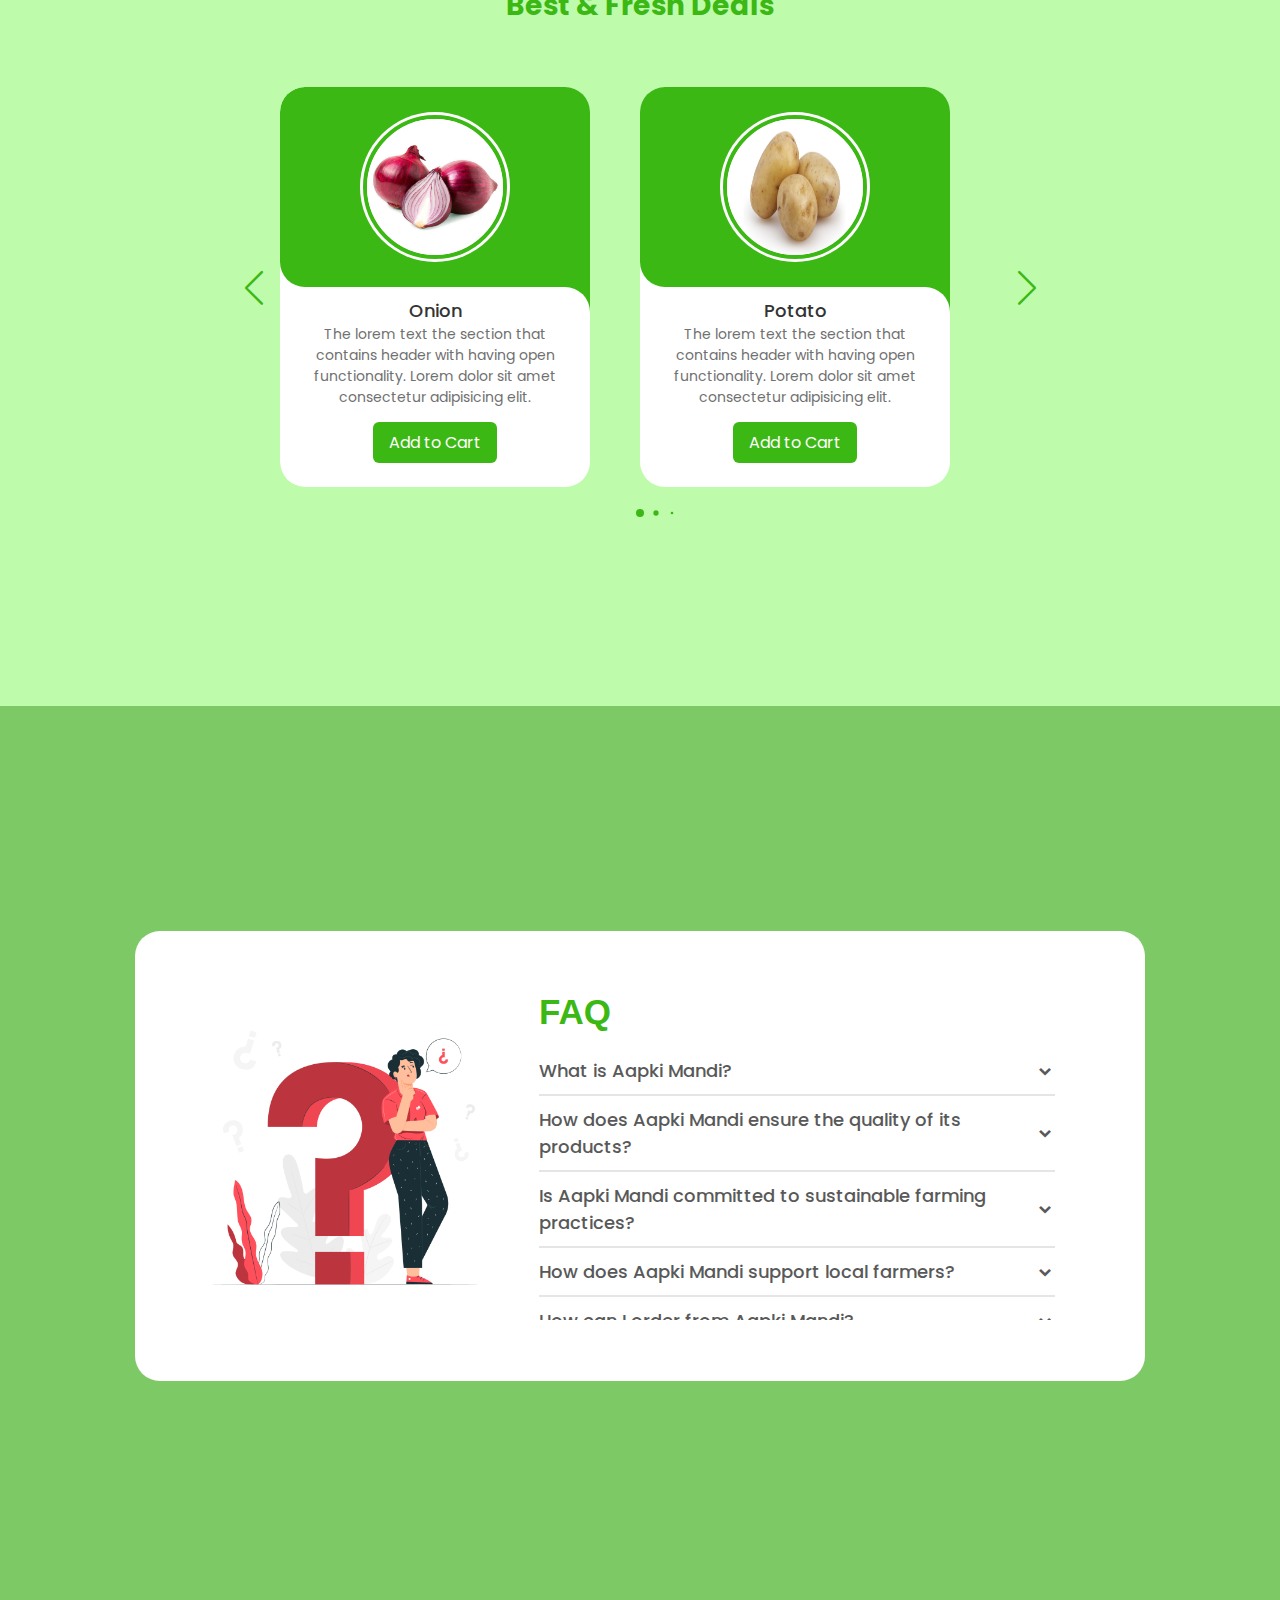
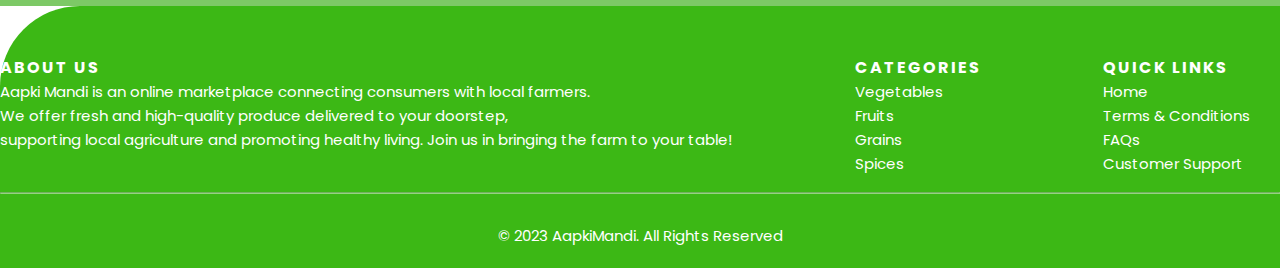
==== commit f8fc40e0: "products are added" ====
--- a/index.html
+++ b/index.html
@@ -131,7 +131,7 @@
       <div class="box">
         <h3>Fruits</h3>
         <p>Upto 50% off</p>
-        <img src="https://www.google.com/url?sa=i&url=https%3A%2F%2Fwww.livemint.com%2Fnews%2Fbusiness-of-life%2Ftime-to-eat-fruit-1541783904822.html&psig=AOvVaw0VO7bNSL2s8sAX53txASlL&ust=1691005118795000&source=images&cd=vfe&opi=89978449&ved=0CBEQjRxqFwoTCJj6nI-bvIADFQAAAAAdAAAAABAD" alt="">
+        <img src="" alt="">
         <a href="" class="btn">Shop Now</a>
       </div>
 
@@ -141,10 +141,266 @@
         <img src="images/fruits-category.jpg" alt="">
         <a href="" class="btn">Shop Now</a>
       </div>
-
-
     </div>   
-  </section>  
+  </section>
+  
+  <section class="product" id="product">
+    <h1 class="heading">Latest <span>Products</span></h1>
+    <div class="box-container">
+
+      <div class="box">
+        <span class="discount">-33%</span>
+        <div class="icons">
+          <a href="" class="fas fa-heart"></a>
+          <a href="" class="fas fa-share"></a>
+          <a href="" class="fas fa-eye"></a>
+        </div>
+          <img src="images/onion.jpg" alt="">
+          <h3>Onion</h3>
+          <div class="stars">
+            <i class="fas fa-star"></i>
+            <i class="fas fa-star"></i>
+            <i class="fas fa-star"></i>
+            <i class="fas fa-star-half-alt"></i>
+          </div>
+          <div class="price">10 <span>20</span></div>
+          <div class="quantity">
+            <span>Quantity: </span>
+            <input type="number" min="1" max="100" value="1">
+            <span> / kg</span>
+          </div>
+          <a href="" class="btn">Add to Cart</a>
+        
+      </div>
+
+      <div class="box">
+        <span class="discount">-33%</span>
+        <div class="icons">
+          <a href="" class="fas fa-heart"></a>
+          <a href="" class="fas fa-share"></a>
+          <a href="" class="fas fa-eye"></a>
+        </div>
+          <img src="images/onion.jpg" alt="">
+          <h3>Onion</h3>
+          <div class="stars">
+            <i class="fas fa-star"></i>
+            <i class="fas fa-star"></i>
+            <i class="fas fa-star"></i>
+            <i class="fas fa-star-half-alt"></i>
+          </div>
+          <div class="price">10 <span>20</span></div>
+          <div class="quantity">
+            <span>Quantity: </span>
+            <input type="number" min="1" max="100" value="1">
+            <span> / kg</span>
+          </div>
+          <a href="" class="btn">Add to Cart</a>
+        
+      </div>
+
+      <div class="box">
+        <span class="discount">-33%</span>
+        <div class="icons">
+          <a href="" class="fas fa-heart"></a>
+          <a href="" class="fas fa-share"></a>
+          <a href="" class="fas fa-eye"></a>
+        </div>
+          <img src="images/onion.jpg" alt="">
+          <h3>Onion</h3>
+          <div class="stars">
+            <i class="fas fa-star"></i>
+            <i class="fas fa-star"></i>
+            <i class="fas fa-star"></i>
+            <i class="fas fa-star-half-alt"></i>
+          </div>
+          <div class="price">10 <span>20</span></div>
+          <div class="quantity">
+            <span>Quantity: </span>
+            <input type="number" min="1" max="100" value="1">
+            <span> / kg</span>
+          </div>
+          <a href="" class="btn">Add to Cart</a>
+        
+      </div>
+
+      <div class="box">
+        <span class="discount">-33%</span>
+        <div class="icons">
+          <a href="" class="fas fa-heart"></a>
+          <a href="" class="fas fa-share"></a>
+          <a href="" class="fas fa-eye"></a>
+        </div>
+          <img src="images/onion.jpg" alt="">
+          <h3>Onion</h3>
+          <div class="stars">
+            <i class="fas fa-star"></i>
+            <i class="fas fa-star"></i>
+            <i class="fas fa-star"></i>
+            <i class="fas fa-star-half-alt"></i>
+          </div>
+          <div class="price">10 <span>20</span></div>
+          <div class="quantity">
+            <span>Quantity: </span>
+            <input type="number" min="1" max="100" value="1">
+            <span> / kg</span>
+          </div>
+          <a href="" class="btn">Add to Cart</a>
+        
+      </div>
+
+      <div class="box">
+        <span class="discount">-33%</span>
+        <div class="icons">
+          <a href="" class="fas fa-heart"></a>
+          <a href="" class="fas fa-share"></a>
+          <a href="" class="fas fa-eye"></a>
+        </div>
+          <img src="images/onion.jpg" alt="">
+          <h3>Onion</h3>
+          <div class="stars">
+            <i class="fas fa-star"></i>
+            <i class="fas fa-star"></i>
+            <i class="fas fa-star"></i>
+            <i class="fas fa-star-half-alt"></i>
+          </div>
+          <div class="price">10 <span>20</span></div>
+          <div class="quantity">
+            <span>Quantity: </span>
+            <input type="number" min="1" max="100" value="1">
+            <span> / kg</span>
+          </div>
+          <a href="" class="btn">Add to Cart</a>
+        
+      </div>
+
+      <div class="box">
+        <span class="discount">-33%</span>
+        <div class="icons">
+          <a href="" class="fas fa-heart"></a>
+          <a href="" class="fas fa-share"></a>
+          <a href="" class="fas fa-eye"></a>
+        </div>
+          <img src="images/onion.jpg" alt="">
+          <h3>Onion</h3>
+          <div class="stars">
+            <i class="fas fa-star"></i>
+            <i class="fas fa-star"></i>
+            <i class="fas fa-star"></i>
+            <i class="fas fa-star-half-alt"></i>
+          </div>
+          <div class="price">10 <span>20</span></div>
+          <div class="quantity">
+            <span>Quantity: </span>
+            <input type="number" min="1" max="100" value="1">
+            <span> / kg</span>
+          </div>
+          <a href="" class="btn">Add to Cart</a>
+        
+      </div>
+
+      <div class="box">
+        <span class="discount">-33%</span>
+        <div class="icons">
+          <a href="" class="fas fa-heart"></a>
+          <a href="" class="fas fa-share"></a>
+          <a href="" class="fas fa-eye"></a>
+        </div>
+          <img src="images/onion.jpg" alt="">
+          <h3>Onion</h3>
+          <div class="stars">
+            <i class="fas fa-star"></i>
+            <i class="fas fa-star"></i>
+            <i class="fas fa-star"></i>
+            <i class="fas fa-star-half-alt"></i>
+          </div>
+          <div class="price">10 <span>20</span></div>
+          <div class="quantity">
+            <span>Quantity: </span>
+            <input type="number" min="1" max="100" value="1">
+            <span> / kg</span>
+          </div>
+          <a href="" class="btn">Add to Cart</a>
+        
+      </div>
+
+      <div class="box">
+        <span class="discount">-33%</span>
+        <div class="icons">
+          <a href="" class="fas fa-heart"></a>
+          <a href="" class="fas fa-share"></a>
+          <a href="" class="fas fa-eye"></a>
+        </div>
+          <img src="images/onion.jpg" alt="">
+          <h3>Onion</h3>
+          <div class="stars">
+            <i class="fas fa-star"></i>
+            <i class="fas fa-star"></i>
+            <i class="fas fa-star"></i>
+            <i class="fas fa-star-half-alt"></i>
+          </div>
+          <div class="price">10 <span>20</span></div>
+          <div class="quantity">
+            <span>Quantity: </span>
+            <input type="number" min="1" max="100" value="1">
+            <span> / kg</span>
+          </div>
+          <a href="" class="btn">Add to Cart</a>
+        
+      </div>
+
+      <div class="box">
+        <span class="discount">-33%</span>
+        <div class="icons">
+          <a href="" class="fas fa-heart"></a>
+          <a href="" class="fas fa-share"></a>
+          <a href="" class="fas fa-eye"></a>
+        </div>
+          <img src="images/onion.jpg" alt="">
+          <h3>Onion</h3>
+          <div class="stars">
+            <i class="fas fa-star"></i>
+            <i class="fas fa-star"></i>
+            <i class="fas fa-star"></i>
+            <i class="fas fa-star-half-alt"></i>
+          </div>
+          <div class="price">10 <span>20</span></div>
+          <div class="quantity">
+            <span>Quantity: </span>
+            <input type="number" min="1" max="100" value="1">
+            <span> / kg</span>
+          </div>
+          <a href="" class="btn">Add to Cart</a>
+        
+      </div>
+
+      <div class="box">
+        <span class="discount">-33%</span>
+        <div class="icons">
+          <a href="" class="fas fa-heart"></a>
+          <a href="" class="fas fa-share"></a>
+          <a href="" class="fas fa-eye"></a>
+        </div>
+          <img src="images/onion.jpg" alt="">
+          <h3>Onion</h3>
+          <div class="stars">
+            <i class="fas fa-star"></i>
+            <i class="fas fa-star"></i>
+            <i class="fas fa-star"></i>
+            <i class="fas fa-star-half-alt"></i>
+          </div>
+          <div class="price">10 <span>20</span></div>
+          <div class="quantity">
+            <span>Quantity: </span>
+            <input type="number" min="1" max="100" value="1">
+            <span> / kg</span>
+          </div>
+          <a href="" class="btn">Add to Cart</a>
+        
+      </div>
+
+
+    </div>
+  </section>
 
     <!-- best and fresh section -->
 <section class="fresh-body">
--- a/styles.css
+++ b/styles.css
@@ -295,7 +295,7 @@
 .btn{
   display: inline-block;
   margin-top: 1rem;
-  background: var(--light-green-color);
+  background: var(--green-color);
   color: #fff;
   padding: 0.8rem 1rem;
   font-size: 1rem;
@@ -304,7 +304,7 @@
 }
 
 .btn:hover{
-  background: #595959;
+  background: #1e560d;
 }
   
 .banner-container{
@@ -415,6 +415,113 @@
 .category .box a.btn:hover{
   background-color: #1e560d;
 }
+
+/* latest products */
+.product .box-container{
+  display: flex;
+  flex-wrap: wrap;
+  gap: 15px;
+}
+
+.product .box-container .box{
+  flex:1 300px;
+  text-align: center;
+  padding: 5px;
+  border: 1px solid rgba(0, 0, 0, 0.3);
+  border-radius: 5px;
+  overflow: hidden;
+  position: relative;
+  height: 420px;
+}
+
+.product .box-container .box img{
+  height: 12rem;
+  width: 15.3rem;
+}
+
+.product .box-container .box .discount{
+  position: absolute;
+  top: 25px;
+  left: 25px;
+  background: rgba(0, 255, 0, 0.1);
+  color: var(--green-color);
+  padding: 20pz 20px;
+  font-size: 20px;
+}
+
+.product .box-container .box .icons{
+  position: absolute;
+  top: 8px;
+  right: -6rem;
+}
+
+.product .box-container .box:hover .icons{
+  right: 1rem;
+}
+
+.product .box-container .box .icons a{
+  display: block;
+   height: 20px;
+  width: 20px; 
+  line-height: 22.5px;
+  font-size: 15px;
+  color: var(--black);
+   background: rgba(0, 0, 0, 0.05); 
+  border-radius: 50%;
+  margin-top: 10px;
+ text-align: center;
+}
+
+.product .box-container .box .icons a:hover{
+  background: var(--green-color);
+  color: #fff;
+}
+.product .box-container .box h3{
+  color: var(--black);
+  font-size: 20px;
+}
+
+.product .box-container .box .stars i{
+  padding: 5px .1rem;
+  font-size: 15px;
+  color: gold;
+}
+
+.product .box-container .box .price{
+  font-size: 20px;
+  color: #333;
+  padding: 5px 0;
+}
+
+.product .box-container .box .price span{
+  font-size: 15px;
+  color: #999;
+  text-decoration: line-through;
+}
+
+.product .box-container .box .quantity{
+  display: flex;
+  align-items: center;
+  justify-content: center;
+  padding-left: 10px;
+}
+
+.product .box-container .box .quantity span{
+  padding: 10px;
+  font-size: 15px;
+
+}
+
+.product .box-container .box .quantity input{
+  border: 5 px solid rgba(0, 0, 0, 0.3);
+  font-size: 15px;
+  font-weight: bolder;
+  color: var(--black);
+  padding: .5rem;
+  background: rgba(0, 0, 0, 0.05);
+} 
+
+
 
 /* faq */
 .BODY{
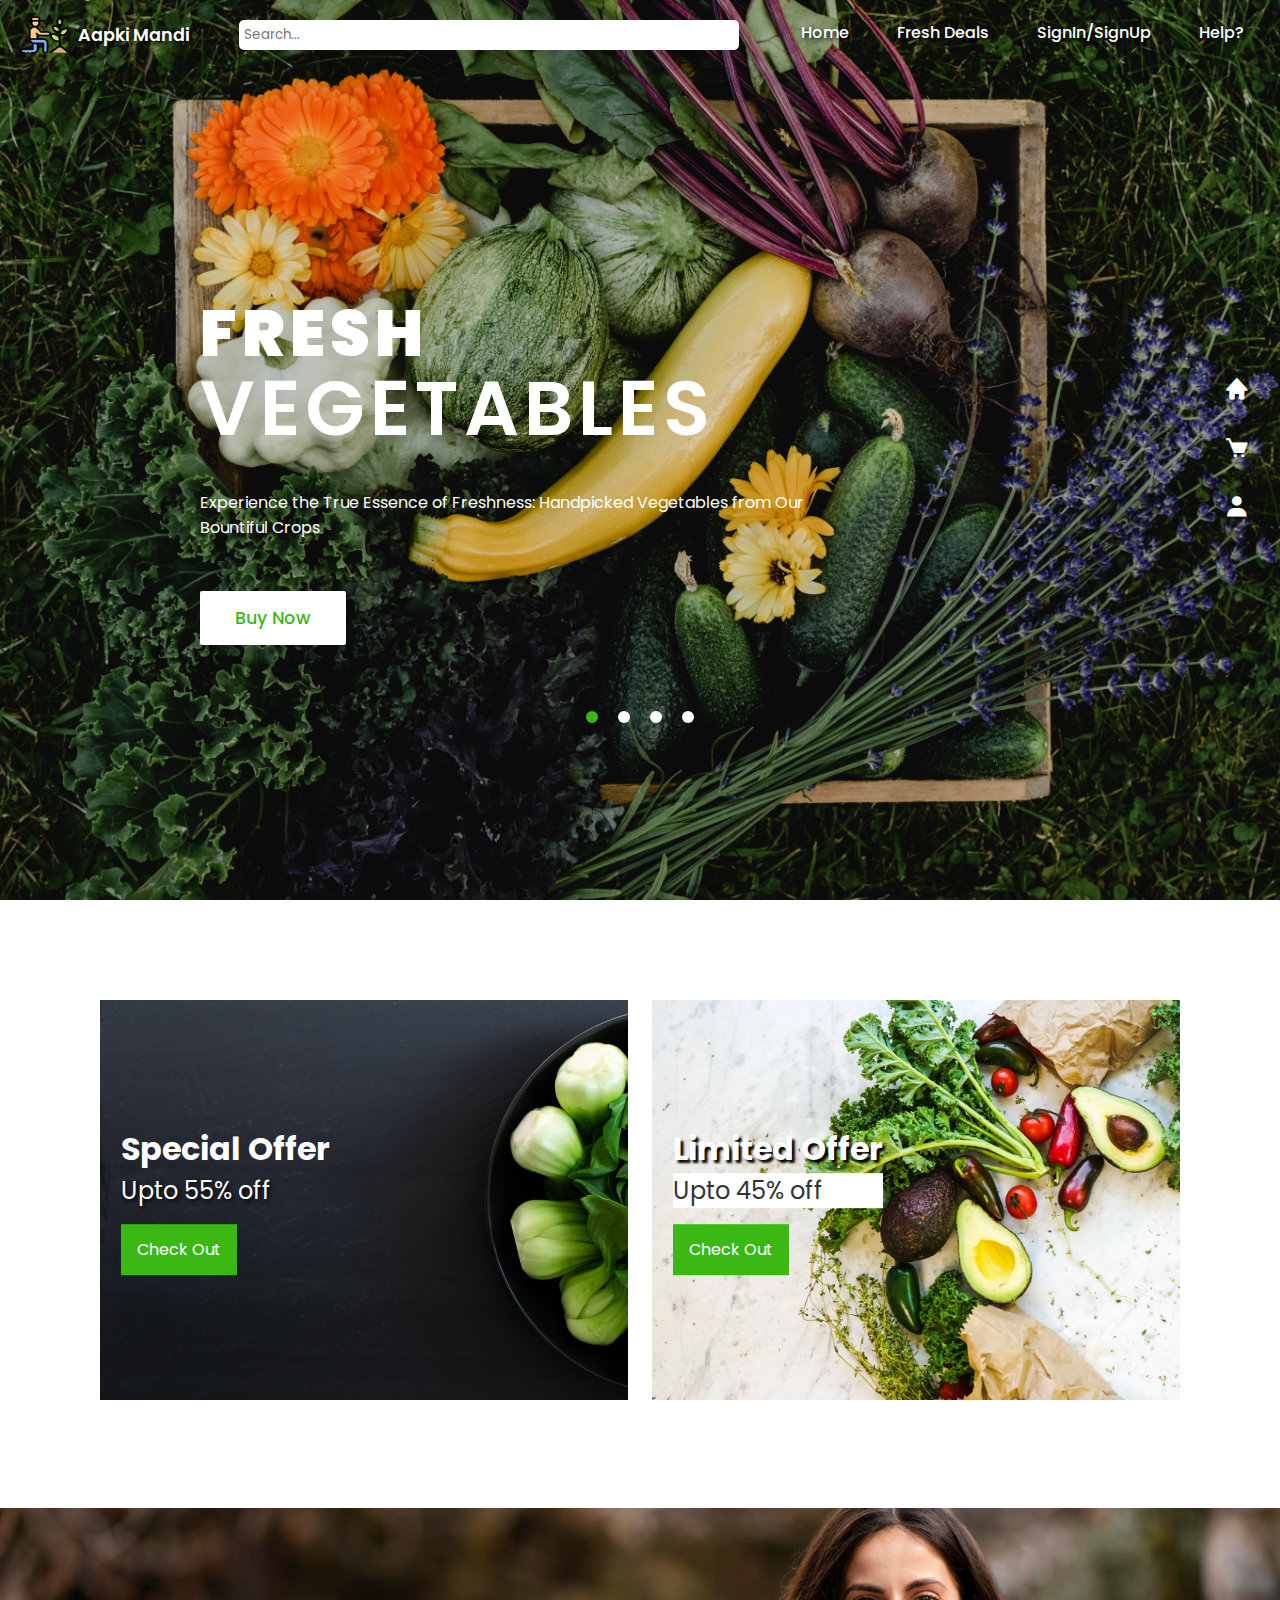
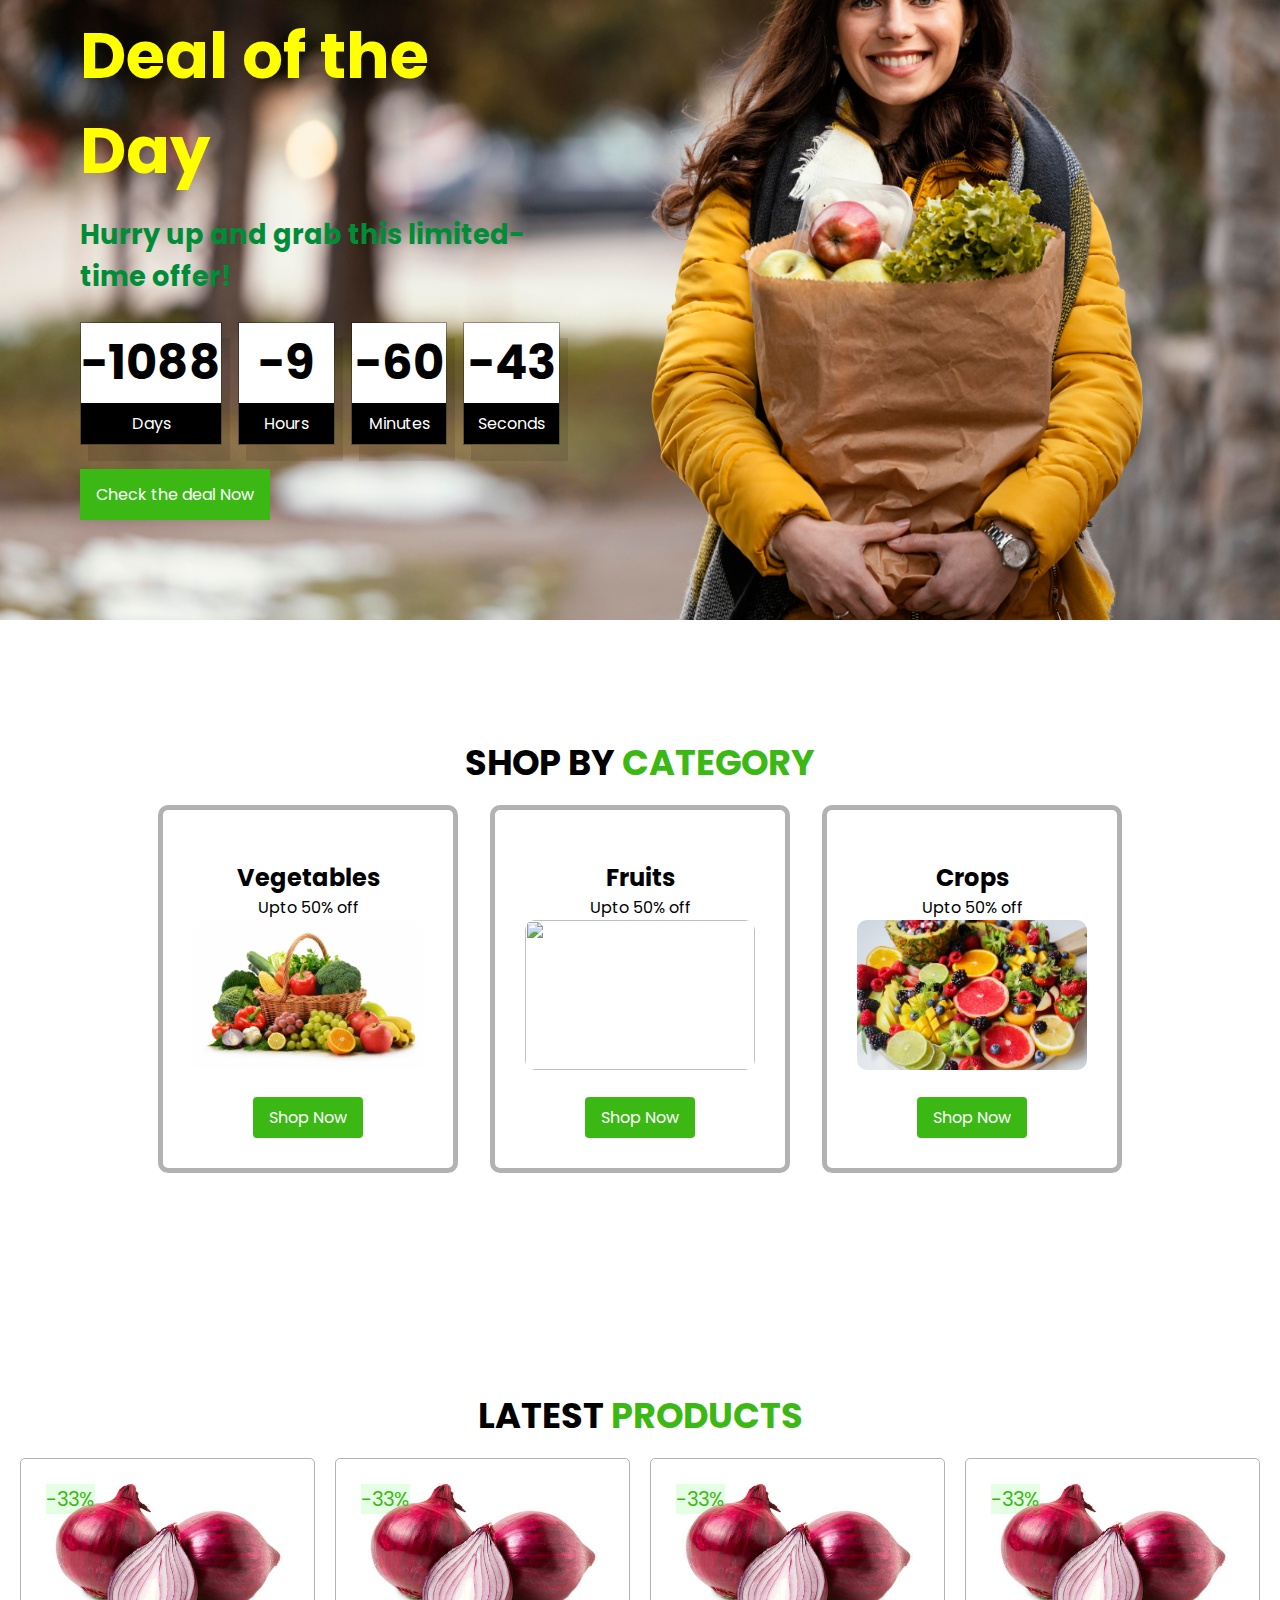
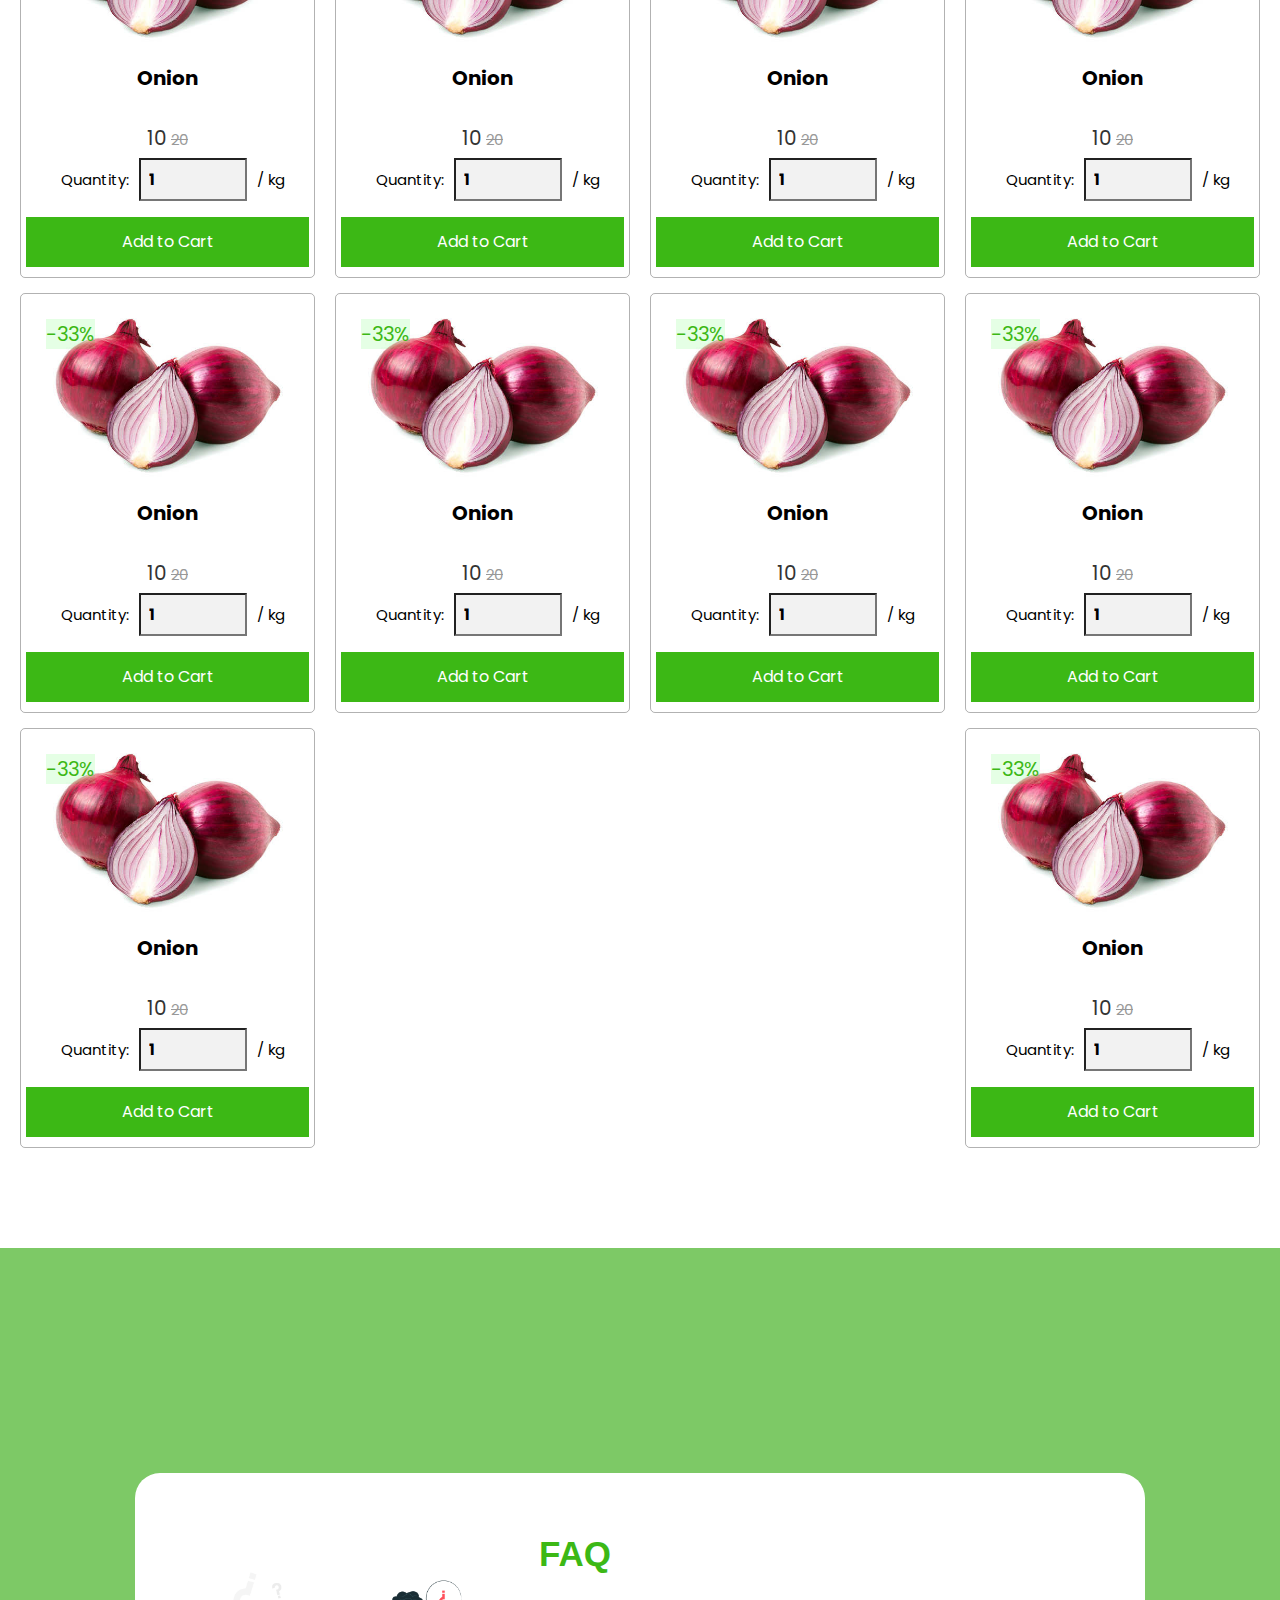
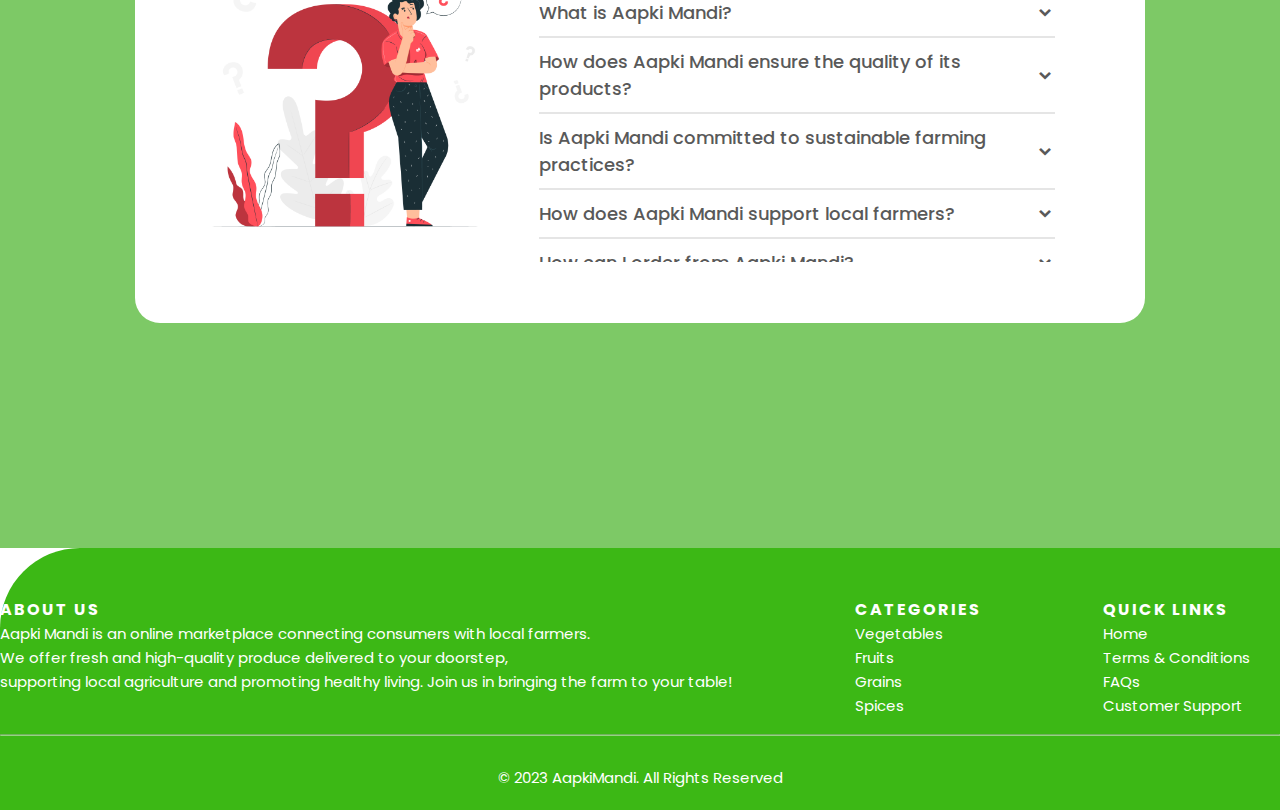
==== commit 2eb77122: "timer added" ====
--- a/index.html
+++ b/index.html
@@ -5,8 +5,10 @@
     <meta http-equiv="X-UA-Compatible" content="IE=edge">
     <meta name="viewport" content="width=device-width, initial-scale=1.0">
     <title>Aapki Mandi</title>
-    <link rel="stylesheet" href="https://unpkg.com/swiper/swiper-bundle.min.css">
-<script src="https://unpkg.com/swiper/swiper-bundle.min.js"></script>
+    <link rel="stylesheet" href="https://unpkg.com/swiper/swiper-bundle.min.css"/>
+  <script src="https://unpkg.com/swiper/swiper-bundle.min.js"></script>
+  <script src="path/to/swiper.min.js"></script>
+
     <link rel="stylesheet" href="styles.css">
     <!-- Swiper CSS -->
     <link rel="stylesheet" href="swiper-bundle.min.css">
@@ -92,9 +94,13 @@
       </div>
     </section>
     <!-- carousel section ends -->
+   
+    
 
     <!-- banner section starts -->
-    <section class="banner-container">
+    <section style="padding: 100px;" class="banner-container">
+
+
       <div class="banner">
         <img src="images/fresh-deals background.jpg" alt="">
         <div class="content">
@@ -115,7 +121,37 @@
 
     </section>
 
-  <section style="padding: 100px;" class="category" id="category">
+    <section style="padding:100px 80px;" class="deal" id="deal">
+      <div class="content">
+      <h3 class="title">Deal of the Day</h3>
+      <p>Hurry up and grab this limited-time offer! </p>
+      <div class="count-down">
+
+        <div class="box">
+          <h3 id="day">00</h3>
+          <span>Days</span>
+        </div>
+
+        <div class="box">
+          <h3 id="hour">00</h3>
+          <span>Hours</span>
+        </div>
+
+        <div class="box">
+          <h3 id="minute">00</h3>
+          <span>Minutes</span>
+        </div>
+
+        <div class="box">
+          <h3 id="second">00</h3>
+          <span>Seconds</span>
+        </div>
+      </div>
+      <a href="#" class="btn">Check the deal Now</a>
+      </div>
+    </section>
+
+  <section style="padding: 100px" class="category" id="category">
 
     <h1 class="heading">Shop By <span>Category</span></h1>
 
@@ -143,8 +179,8 @@
       </div>
     </div>   
   </section>
-  
-  <section class="product" id="product">
+  <!-- product section -->
+  <section style="padding: 100px 20px;" class="product" id="product">
     <h1 class="heading">Latest <span>Products</span></h1>
     <div class="box-container">
 
@@ -403,7 +439,7 @@
   </section>
 
     <!-- best and fresh section -->
-<section class="fresh-body">
+<!-- <section class="fresh-body">
   <h1 class="slider-heading">Best & Fresh Deals</h1>
     <div class="slide-container swiper">
       <div class="slide-content">
@@ -560,7 +596,7 @@
       <div class="swiper-button-prev swiper-navBtn"></div>
       <div class="swiper-pagination"></div>
   </div>
-</section>
+</section> -->
 
     <!-- FAQs -->
     <div class="BODY">
@@ -673,8 +709,10 @@
           });
         }
       });
+   
     </script>
-    
+      
+  
     <script src="script.js"></script>
     <script src="fresh.js"></script>
 
--- a/styles.css
+++ b/styles.css
@@ -348,6 +348,64 @@
 
 .banner-container .banner:hover img{
   transform: scale(1.2) rotate(-5deg);
+}
+
+/* deal of the day */
+.deal{
+  background: url(images/deal-of-the-day.jpg) no-repeat;
+  background-position: center;
+  background-size: cover;
+  padding-top: 7rem;
+  padding-bottom: 7rem;
+}
+
+.deal .content {
+  max-width: 30rem;
+}
+
+.deal .content .title{
+  font-size: 4rem;
+  color: yellow;
+}
+
+.deal .content p{
+  font-size: 1.7rem;
+  padding: 1rem 0;
+  color: #018c38;
+  font-weight: bolder;
+  
+}
+
+.deal .content .count-down{
+  display: flex;
+  gap: 1rem;
+  padding: .5rem 0;
+}
+
+.deal .content .count-down .box{
+  width: 9rem;
+  text-align: center;
+  box-shadow: 0.5rem 1rem rgba(0, 0,0, .1);
+  border: .1rem solid rgba(0, 0,0, .3);
+
+}
+
+.deal .content .count-down .box h3{
+  color: black;
+  background: #fff;
+  height: 5rem;
+  line-height: 5rem;
+  width: 100%;
+  font-size: 3rem;
+}
+
+.deal .content .count-down .box span{
+  display: block;
+  background-color: black;
+  color: #fff;
+  width: 100%;
+  padding: .5rem;
+  font-size: 1rem;
 }
 
 /* category */
@@ -420,23 +478,25 @@
 .product .box-container{
   display: flex;
   flex-wrap: wrap;
+  justify-content: space-between;
   gap: 15px;
 }
 
 .product .box-container .box{
-  flex:1 300px;
+  flex-basis:calc(25% - 15px);
   text-align: center;
   padding: 5px;
   border: 1px solid rgba(0, 0, 0, 0.3);
   border-radius: 5px;
   overflow: hidden;
   position: relative;
-  height: 420px;
+  min-height: 420px;
 }
 
 .product .box-container .box img{
   height: 12rem;
   width: 15.3rem;
+  object-fit: cover;
 }
 
 .product .box-container .box .discount{
@@ -520,6 +580,10 @@
   padding: .5rem;
   background: rgba(0, 0, 0, 0.05);
 } 
+
+.product .box-container .box .btn{
+  display: block;
+}
 
 
 
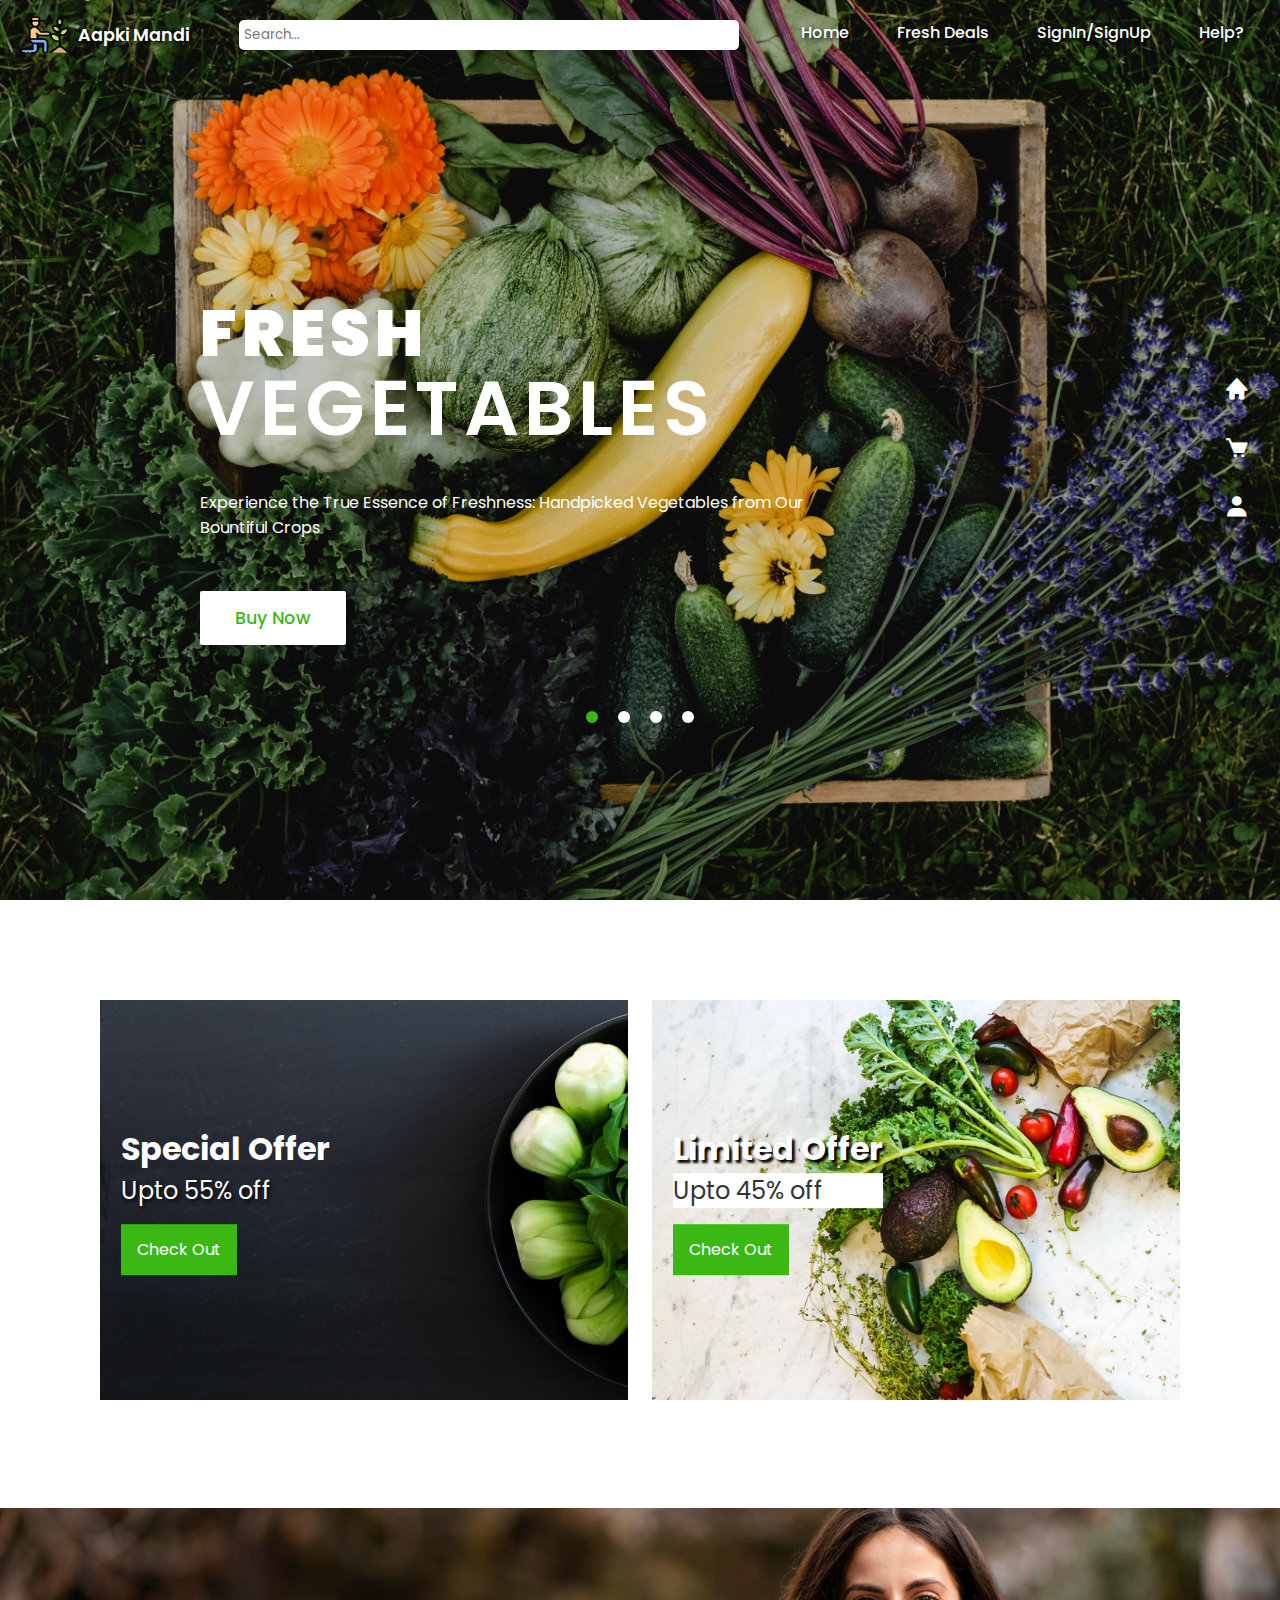
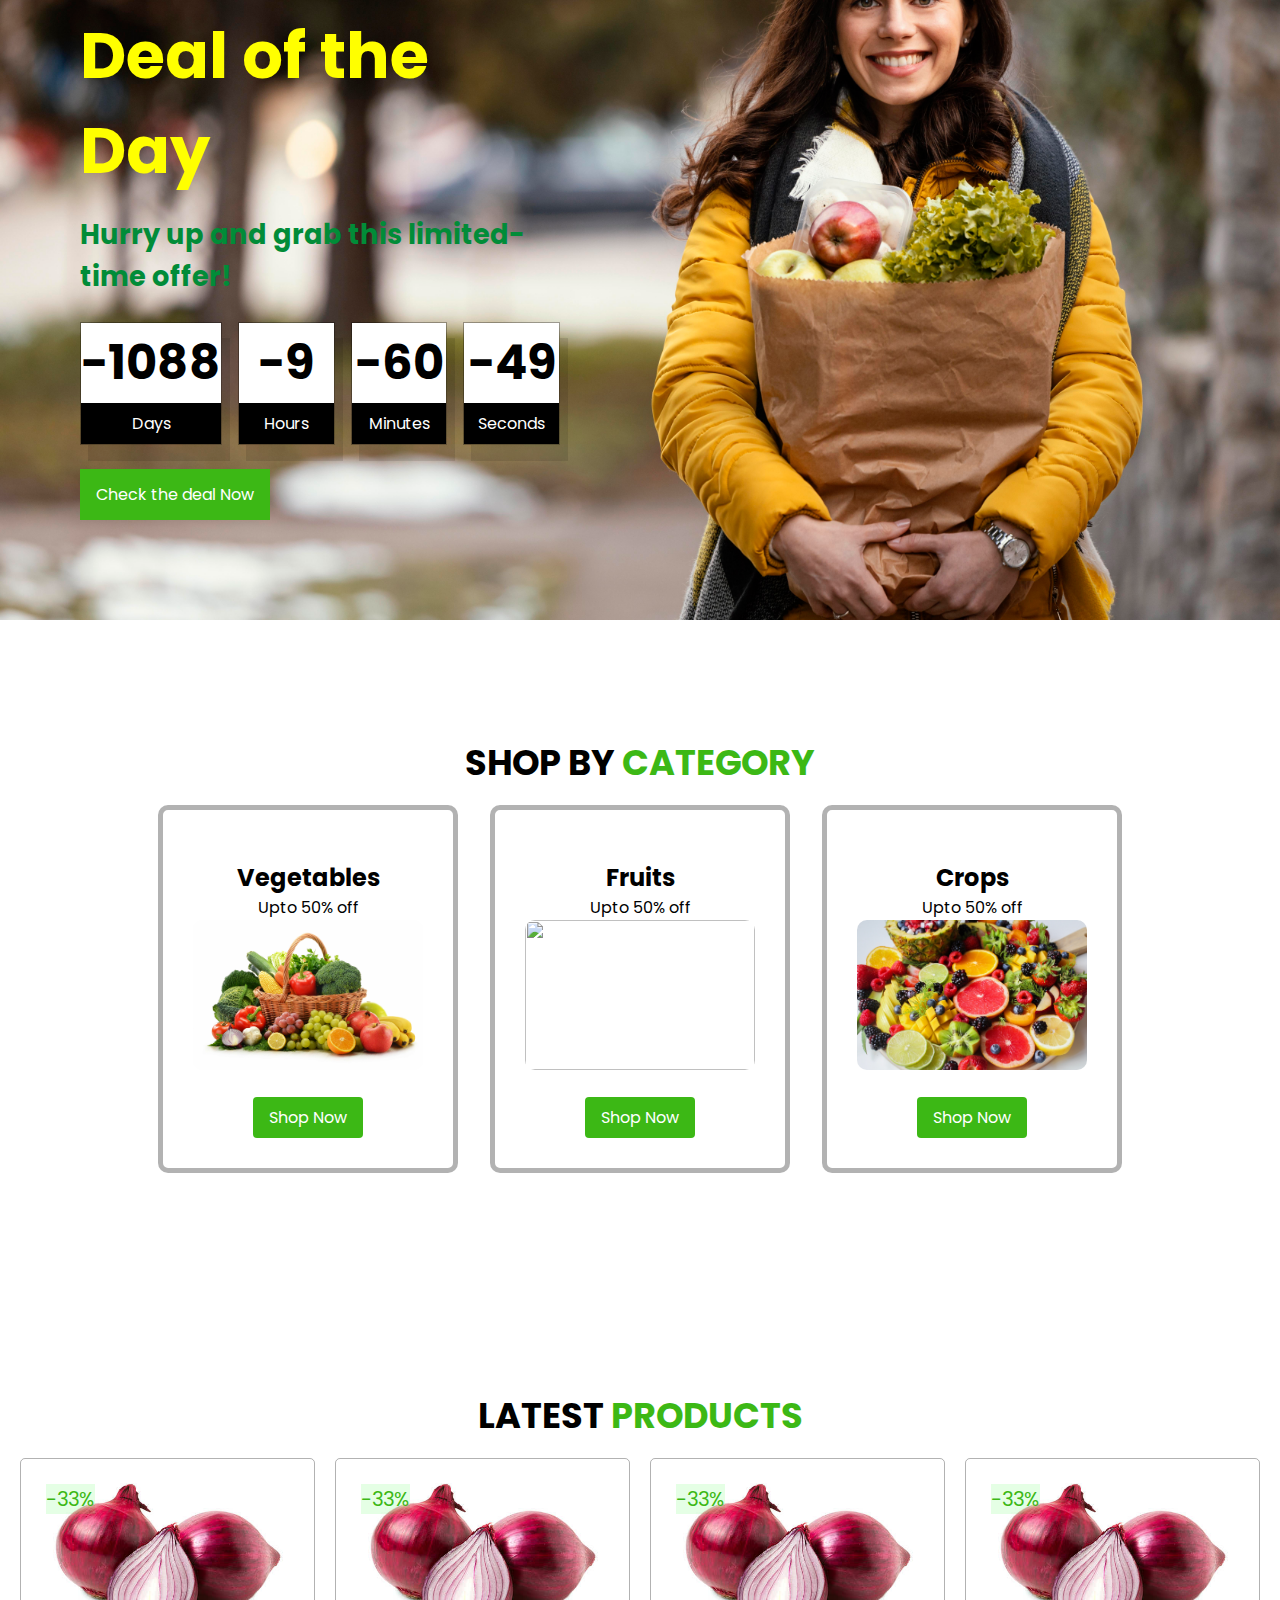
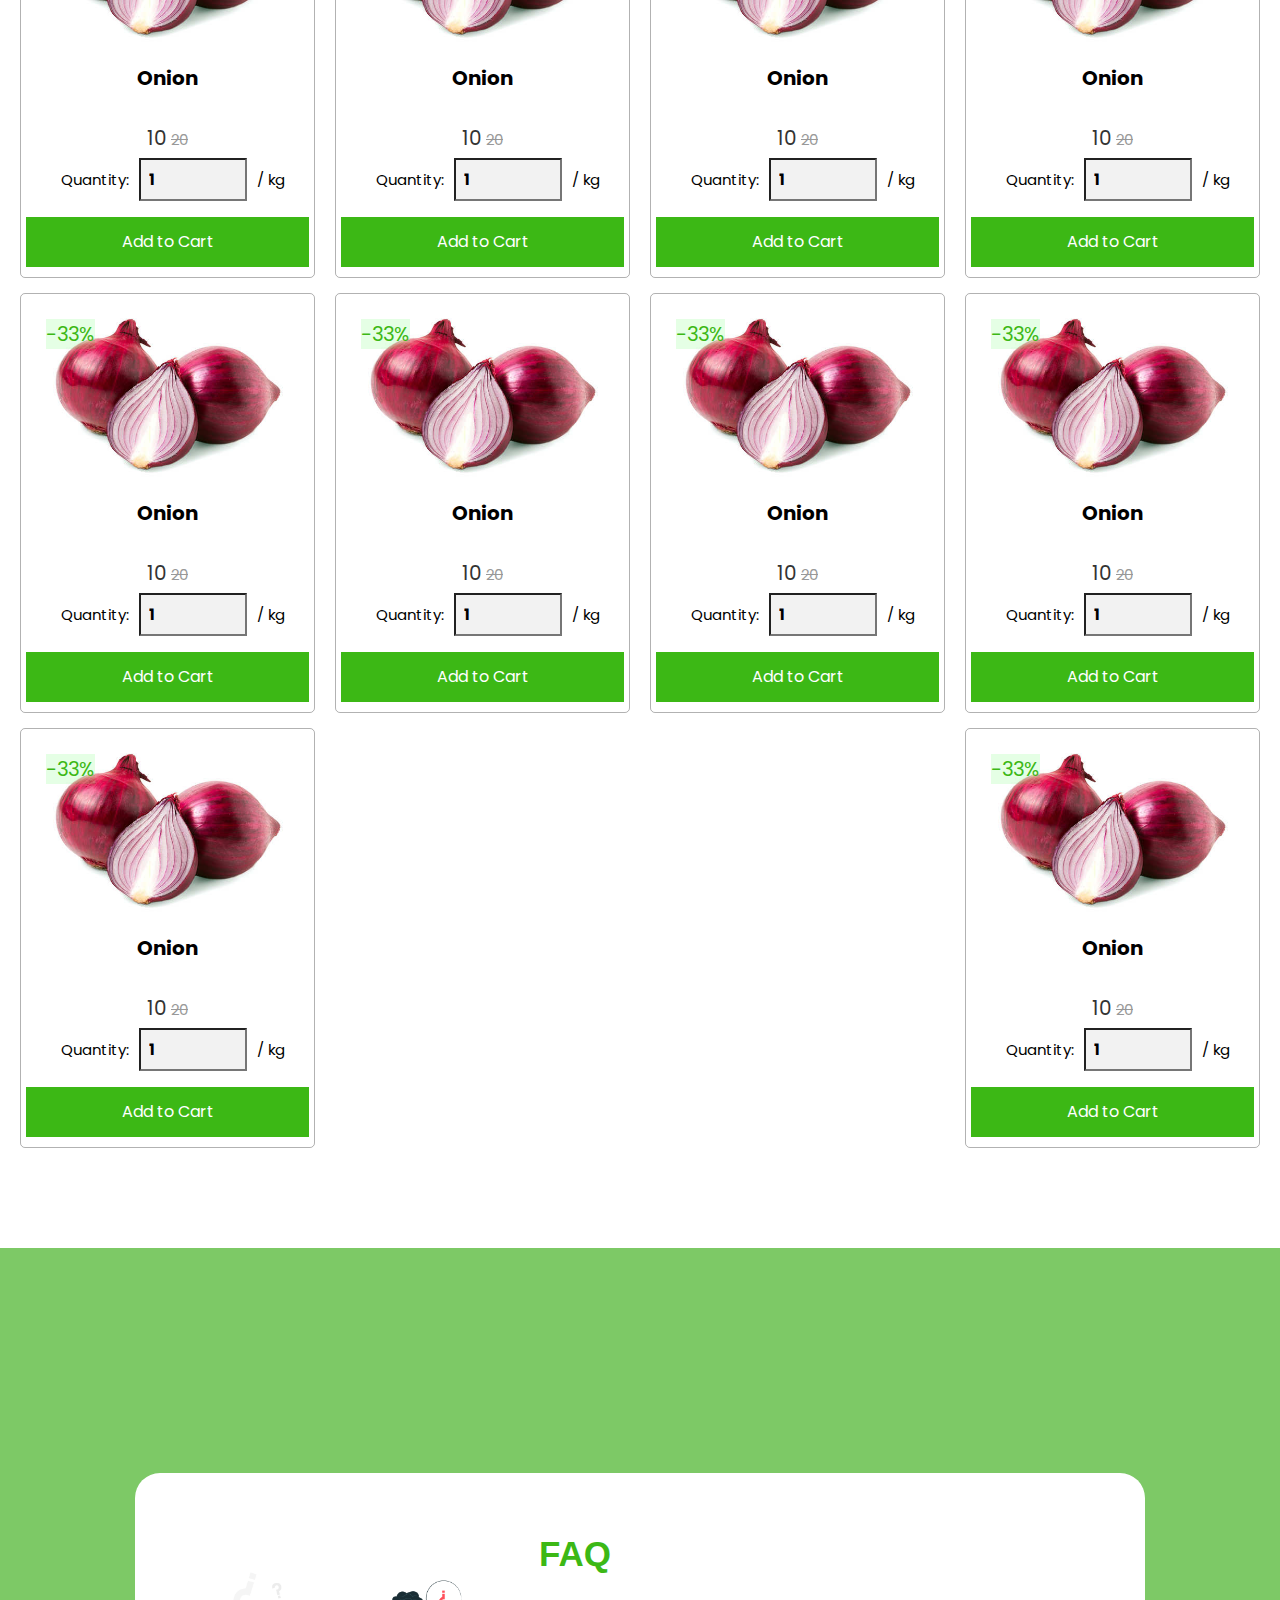
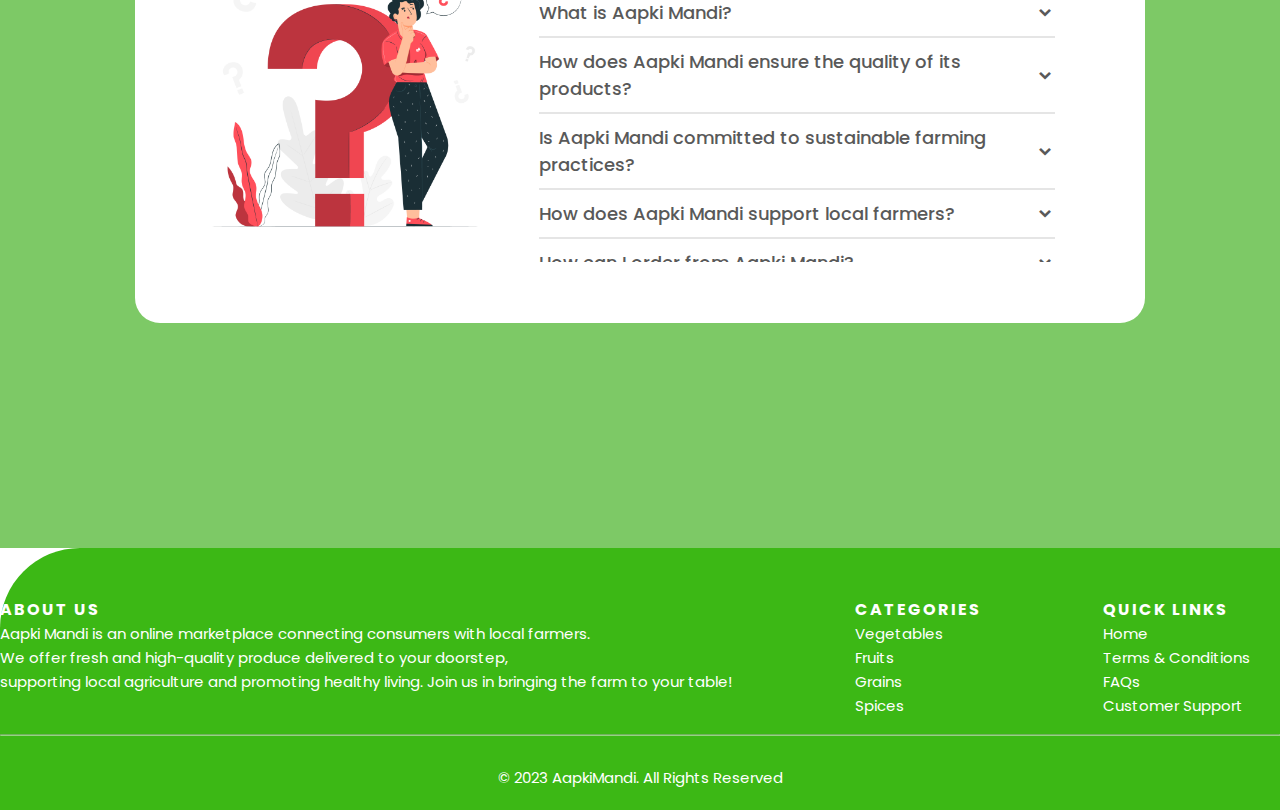
==== commit 00b4eb89: "fresh deals images" ====
--- a/index.html
+++ b/index.html
@@ -167,7 +167,7 @@
       <div class="box">
         <h3>Fruits</h3>
         <p>Upto 50% off</p>
-        <img src="" alt="">
+        <img src="images/fresh-deals-fruits.jpg" alt="">
         <a href="" class="btn">Shop Now</a>
       </div>
 
--- a/styles.css
+++ b/styles.css
@@ -848,28 +848,102 @@
 
     /* Responsive adjustments */
 
-    @media screen and (max-width: 575px) {
-        .owl-carousel .owl-nav {
-          top: 5%;
-        }
-        
-        .owl-carousel .owl-nav svg {
-          width: 24px;
-          height: 24px;
-        }
-      }
-  @media (max-width: 767px) {
-    .site-footer .footer-content {
-      flex-wrap: wrap;
-    }
-  
-    .footer-column {
-      margin-bottom: 30px;
-      margin-right: 0;
-    }
-  
-    .site-footer .social-icons {
-      text-align: center;
-    }
-  }
-  
+   /* Add your initial CSS code here */
+
+/* Responsive adjustments */
+
+/* Small devices (landscape phones, 576px and up) */
+@media (min-width: 576px) {
+  .banner-container {
+    flex-direction: column;
+  }
+
+  .banner-container .banner {
+    max-width: 100%;
+    margin-bottom: 2rem;
+  }
+
+  .home .content {
+    width: 90%;
+    margin-top: 20px;
+  }
+}
+
+/* Medium devices (tablets, 768px and up) */
+@media (min-width: 768px) {
+  header {
+    padding: 15px 40px;
+  }
+
+  .logo {
+    padding-left: 0;
+  }
+
+  .home .content {
+    width: 70%;
+  }
+
+  .home .media-icons {
+    right: 40px;
+  }
+
+  .site-footer {
+    padding: 45px 20px 20px;
+  }
+
+  .footer-content {
+    flex-wrap: wrap;
+  }
+
+  .footer-column {
+    margin-right: 0;
+    margin-bottom: 30px;
+  }
+
+  .site-footer .social-icons {
+    text-align: right;
+  }
+}
+
+/* Large devices (desktops, 992px and up) */
+@media (min-width: 992px) {
+  header {
+    padding: 15px 80px;
+  }
+
+  .home .content {
+    width: 60%;
+  }
+
+  .home .media-icons {
+    right: 30px;
+  }
+
+  .category .box-container {
+    justify-content: space-between;
+  }
+}
+
+/* Extra large devices (large desktops, 1200px and up) */
+@media (min-width: 1200px) {
+  header {
+    padding: 15px 100px;
+  }
+
+  .home .content {
+    width: 50%;
+  }
+
+  .home .media-icons {
+    right: 20px;
+  }
+
+  .category .box-container {
+    justify-content: space-between;
+  }
+}
+
+/* Add more media queries as needed for further adjustments */
+
+
+  
--- a/style.css
+++ b/style.css
@@ -166,4 +166,35 @@
   .swiper-navBtn{
     display: none;
   }
+}
+
+@media screen and (max-width: 768px) {
+  .slide-content{
+    margin: 0 10px;
+  }
+  .swiper-navBtn{
+    display: none;
+  }
+  
+  .card{
+    width: 80% !important;
+  }
+  
+  .card-image {
+    height: 100px;
+    width: 100px;
+  }
+  
+  .name {
+    font-size: 16px;
+  }
+  
+  .description {
+    font-size: 13px;
+  }
+  
+  .button {
+    font-size: 14px;
+    padding: 6px 12px;
+  }
 }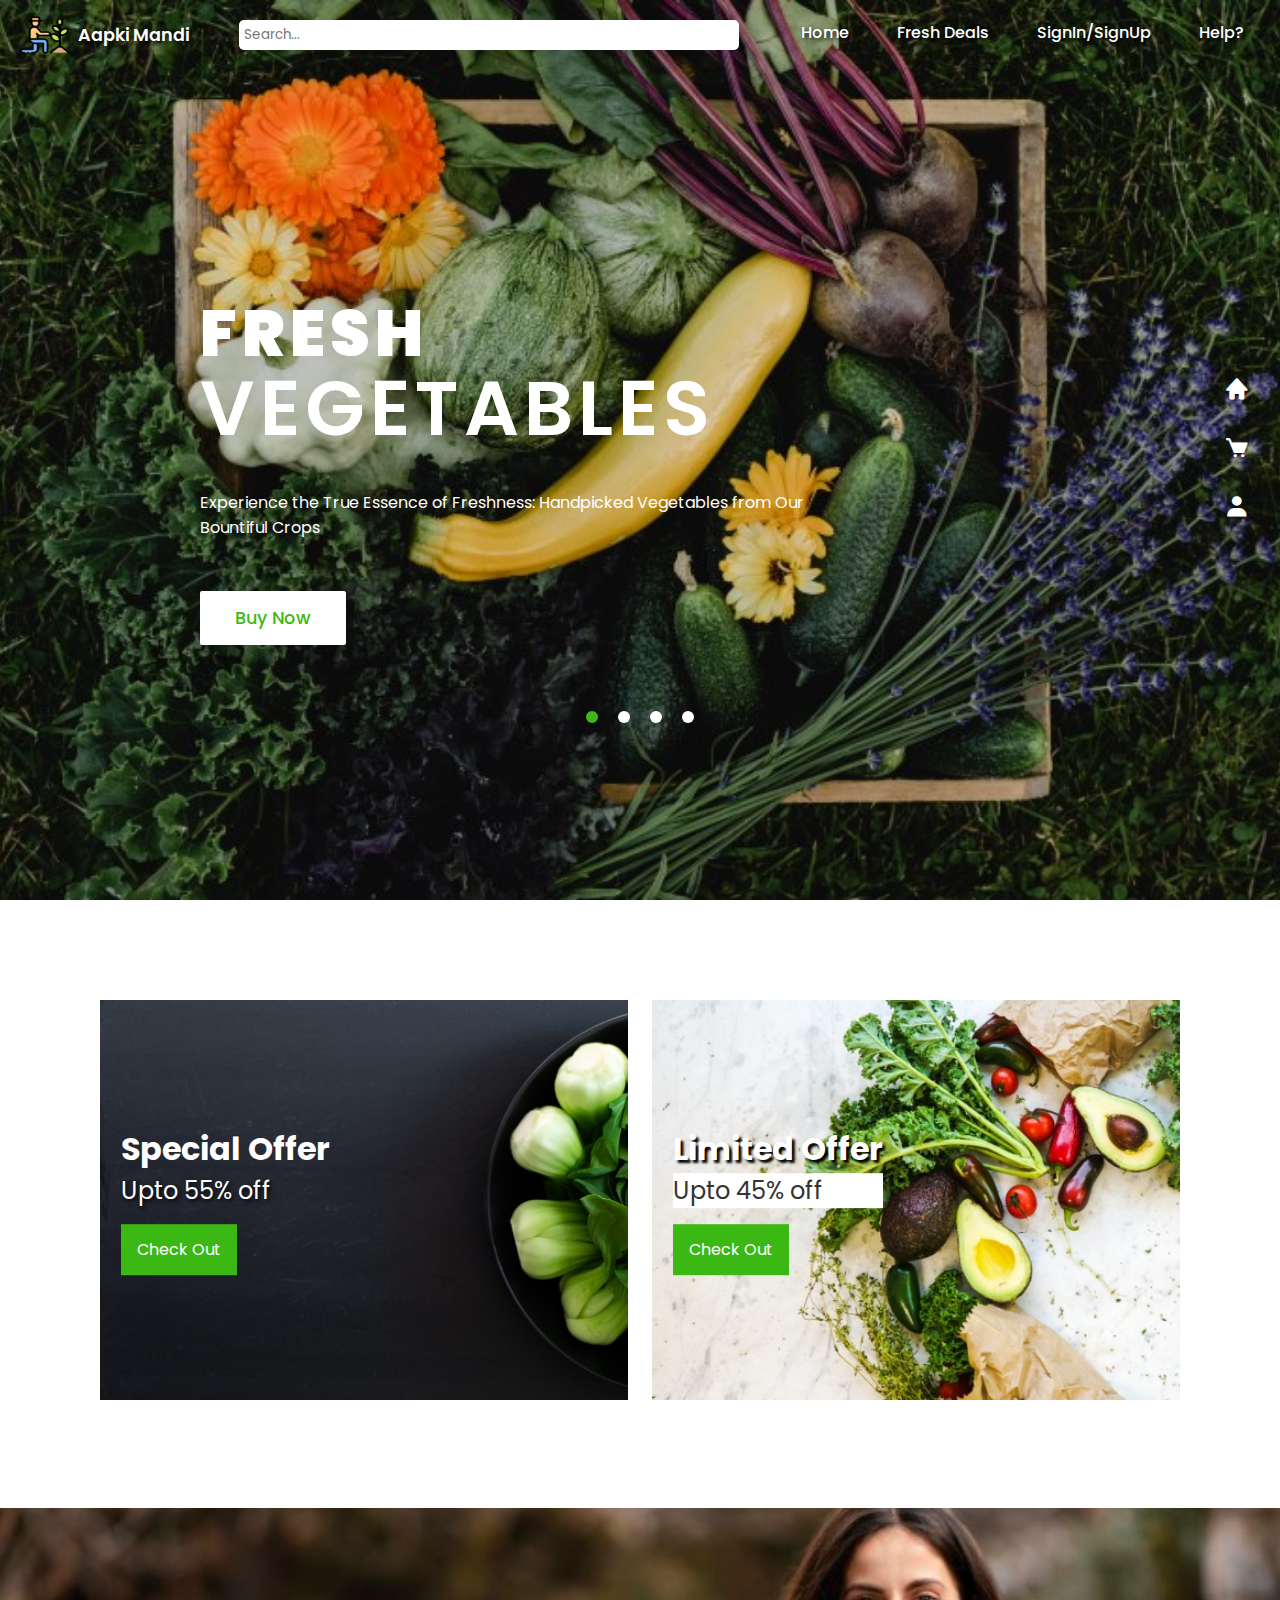
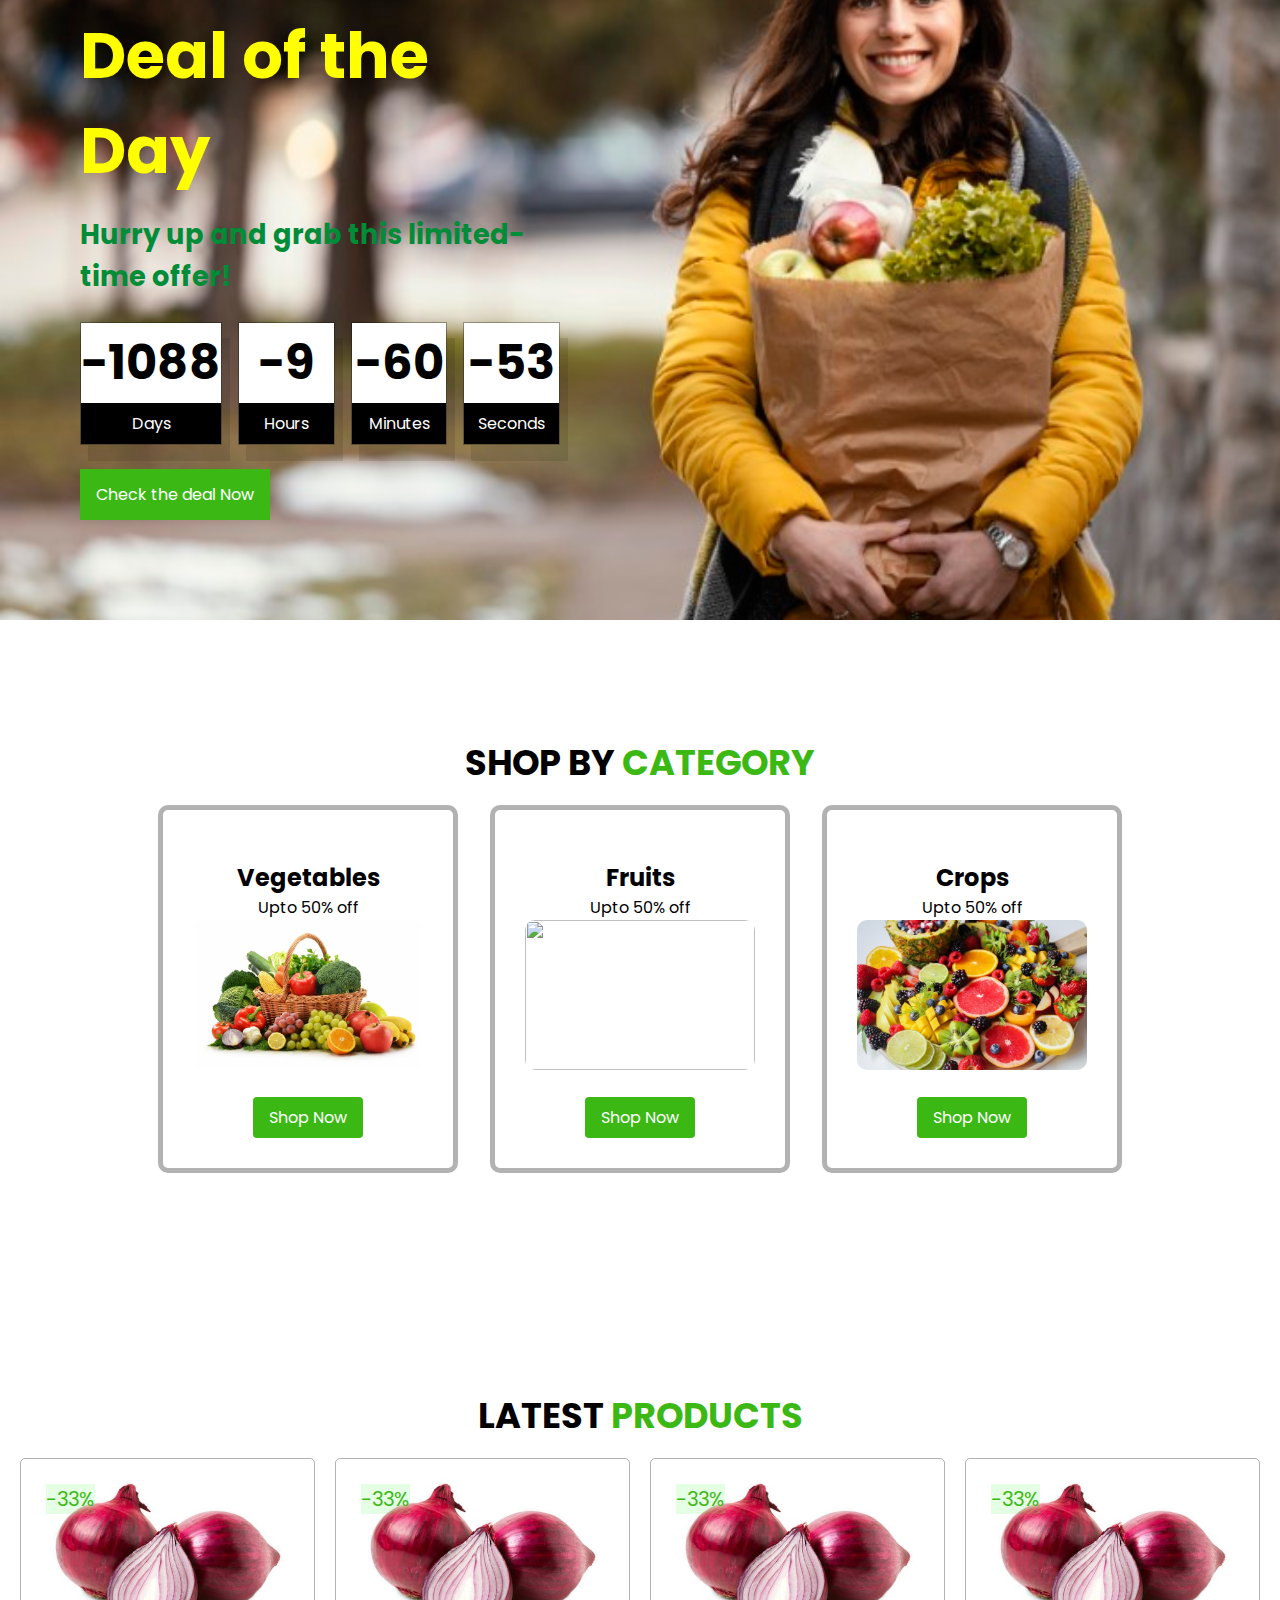
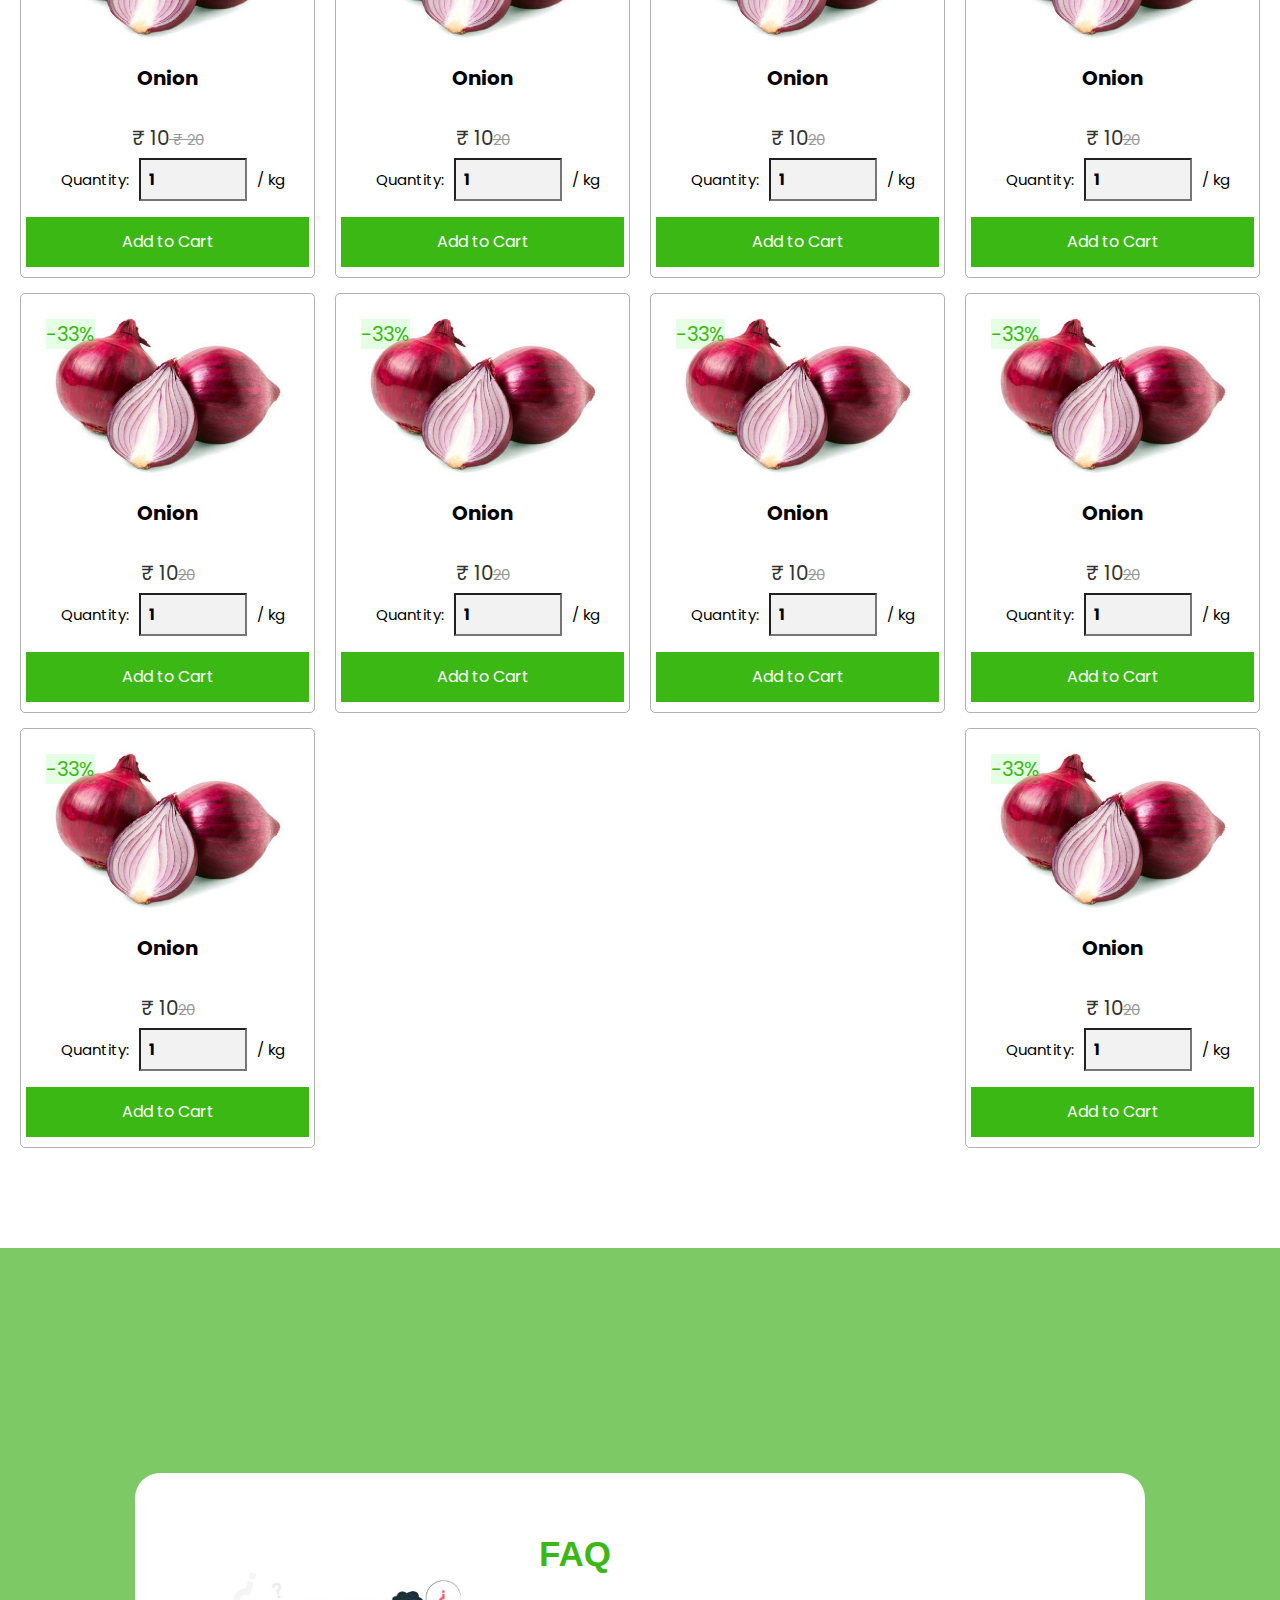
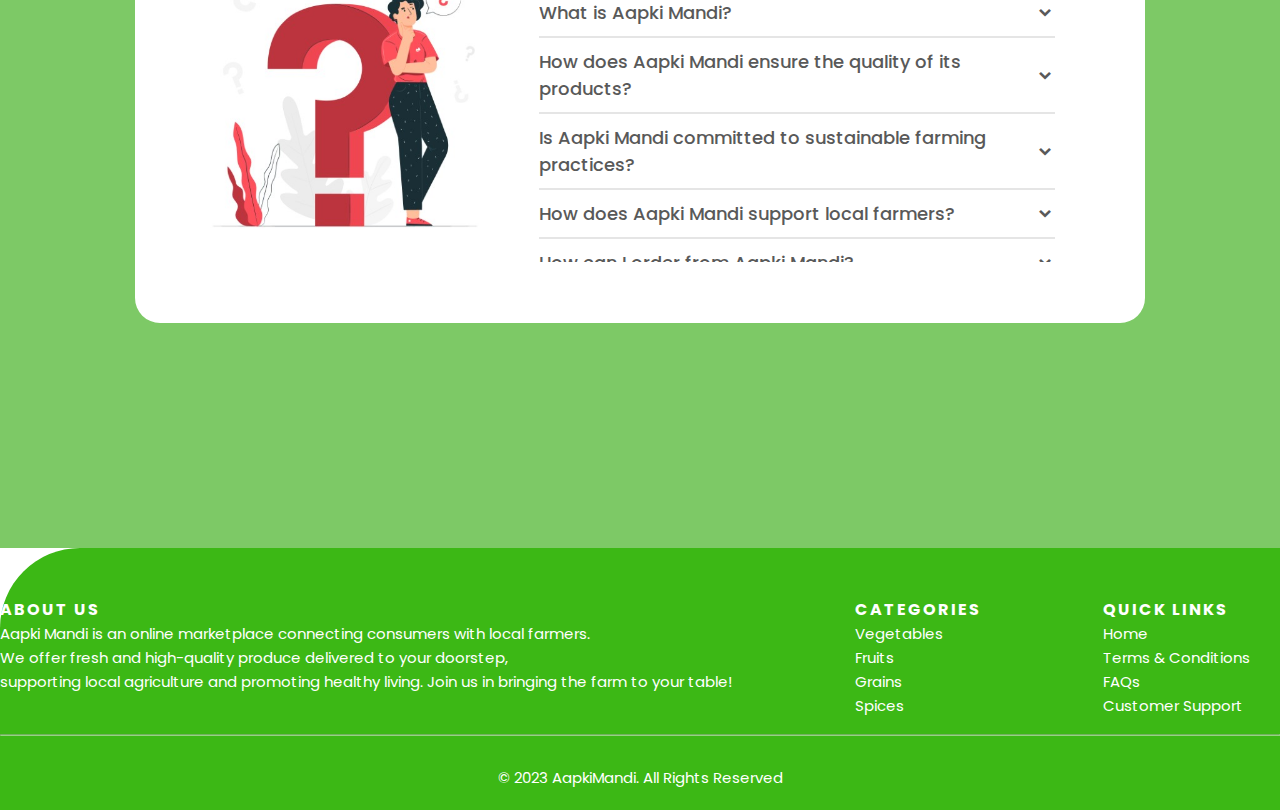
==== commit 99e5032e: "images are compressed" ====
--- a/index.html
+++ b/index.html
@@ -5,6 +5,7 @@
     <meta http-equiv="X-UA-Compatible" content="IE=edge">
     <meta name="viewport" content="width=device-width, initial-scale=1.0">
     <title>Aapki Mandi</title>
+    <link rel="shortcut icon" href="images/colour.png" type="image/x-icon">
     <link rel="stylesheet" href="https://unpkg.com/swiper/swiper-bundle.min.css"/>
   <script src="https://unpkg.com/swiper/swiper-bundle.min.js"></script>
   <script src="path/to/swiper.min.js"></script>
@@ -199,232 +200,232 @@
             <i class="fas fa-star"></i>
             <i class="fas fa-star-half-alt"></i>
           </div>
-          <div class="price">10 <span>20</span></div>
-          <div class="quantity">
-            <span>Quantity: </span>
-            <input type="number" min="1" max="100" value="1">
-            <span> / kg</span>
-          </div>
-          <a href="" class="btn">Add to Cart</a>
-        
-      </div>
-
-      <div class="box">
-        <span class="discount">-33%</span>
-        <div class="icons">
-          <a href="" class="fas fa-heart"></a>
-          <a href="" class="fas fa-share"></a>
-          <a href="" class="fas fa-eye"></a>
-        </div>
-          <img src="images/onion.jpg" alt="">
-          <h3>Onion</h3>
-          <div class="stars">
-            <i class="fas fa-star"></i>
-            <i class="fas fa-star"></i>
-            <i class="fas fa-star"></i>
-            <i class="fas fa-star-half-alt"></i>
-          </div>
-          <div class="price">10 <span>20</span></div>
-          <div class="quantity">
-            <span>Quantity: </span>
-            <input type="number" min="1" max="100" value="1">
-            <span> / kg</span>
-          </div>
-          <a href="" class="btn">Add to Cart</a>
-        
-      </div>
-
-      <div class="box">
-        <span class="discount">-33%</span>
-        <div class="icons">
-          <a href="" class="fas fa-heart"></a>
-          <a href="" class="fas fa-share"></a>
-          <a href="" class="fas fa-eye"></a>
-        </div>
-          <img src="images/onion.jpg" alt="">
-          <h3>Onion</h3>
-          <div class="stars">
-            <i class="fas fa-star"></i>
-            <i class="fas fa-star"></i>
-            <i class="fas fa-star"></i>
-            <i class="fas fa-star-half-alt"></i>
-          </div>
-          <div class="price">10 <span>20</span></div>
-          <div class="quantity">
-            <span>Quantity: </span>
-            <input type="number" min="1" max="100" value="1">
-            <span> / kg</span>
-          </div>
-          <a href="" class="btn">Add to Cart</a>
-        
-      </div>
-
-      <div class="box">
-        <span class="discount">-33%</span>
-        <div class="icons">
-          <a href="" class="fas fa-heart"></a>
-          <a href="" class="fas fa-share"></a>
-          <a href="" class="fas fa-eye"></a>
-        </div>
-          <img src="images/onion.jpg" alt="">
-          <h3>Onion</h3>
-          <div class="stars">
-            <i class="fas fa-star"></i>
-            <i class="fas fa-star"></i>
-            <i class="fas fa-star"></i>
-            <i class="fas fa-star-half-alt"></i>
-          </div>
-          <div class="price">10 <span>20</span></div>
-          <div class="quantity">
-            <span>Quantity: </span>
-            <input type="number" min="1" max="100" value="1">
-            <span> / kg</span>
-          </div>
-          <a href="" class="btn">Add to Cart</a>
-        
-      </div>
-
-      <div class="box">
-        <span class="discount">-33%</span>
-        <div class="icons">
-          <a href="" class="fas fa-heart"></a>
-          <a href="" class="fas fa-share"></a>
-          <a href="" class="fas fa-eye"></a>
-        </div>
-          <img src="images/onion.jpg" alt="">
-          <h3>Onion</h3>
-          <div class="stars">
-            <i class="fas fa-star"></i>
-            <i class="fas fa-star"></i>
-            <i class="fas fa-star"></i>
-            <i class="fas fa-star-half-alt"></i>
-          </div>
-          <div class="price">10 <span>20</span></div>
-          <div class="quantity">
-            <span>Quantity: </span>
-            <input type="number" min="1" max="100" value="1">
-            <span> / kg</span>
-          </div>
-          <a href="" class="btn">Add to Cart</a>
-        
-      </div>
-
-      <div class="box">
-        <span class="discount">-33%</span>
-        <div class="icons">
-          <a href="" class="fas fa-heart"></a>
-          <a href="" class="fas fa-share"></a>
-          <a href="" class="fas fa-eye"></a>
-        </div>
-          <img src="images/onion.jpg" alt="">
-          <h3>Onion</h3>
-          <div class="stars">
-            <i class="fas fa-star"></i>
-            <i class="fas fa-star"></i>
-            <i class="fas fa-star"></i>
-            <i class="fas fa-star-half-alt"></i>
-          </div>
-          <div class="price">10 <span>20</span></div>
-          <div class="quantity">
-            <span>Quantity: </span>
-            <input type="number" min="1" max="100" value="1">
-            <span> / kg</span>
-          </div>
-          <a href="" class="btn">Add to Cart</a>
-        
-      </div>
-
-      <div class="box">
-        <span class="discount">-33%</span>
-        <div class="icons">
-          <a href="" class="fas fa-heart"></a>
-          <a href="" class="fas fa-share"></a>
-          <a href="" class="fas fa-eye"></a>
-        </div>
-          <img src="images/onion.jpg" alt="">
-          <h3>Onion</h3>
-          <div class="stars">
-            <i class="fas fa-star"></i>
-            <i class="fas fa-star"></i>
-            <i class="fas fa-star"></i>
-            <i class="fas fa-star-half-alt"></i>
-          </div>
-          <div class="price">10 <span>20</span></div>
-          <div class="quantity">
-            <span>Quantity: </span>
-            <input type="number" min="1" max="100" value="1">
-            <span> / kg</span>
-          </div>
-          <a href="" class="btn">Add to Cart</a>
-        
-      </div>
-
-      <div class="box">
-        <span class="discount">-33%</span>
-        <div class="icons">
-          <a href="" class="fas fa-heart"></a>
-          <a href="" class="fas fa-share"></a>
-          <a href="" class="fas fa-eye"></a>
-        </div>
-          <img src="images/onion.jpg" alt="">
-          <h3>Onion</h3>
-          <div class="stars">
-            <i class="fas fa-star"></i>
-            <i class="fas fa-star"></i>
-            <i class="fas fa-star"></i>
-            <i class="fas fa-star-half-alt"></i>
-          </div>
-          <div class="price">10 <span>20</span></div>
-          <div class="quantity">
-            <span>Quantity: </span>
-            <input type="number" min="1" max="100" value="1">
-            <span> / kg</span>
-          </div>
-          <a href="" class="btn">Add to Cart</a>
-        
-      </div>
-
-      <div class="box">
-        <span class="discount">-33%</span>
-        <div class="icons">
-          <a href="" class="fas fa-heart"></a>
-          <a href="" class="fas fa-share"></a>
-          <a href="" class="fas fa-eye"></a>
-        </div>
-          <img src="images/onion.jpg" alt="">
-          <h3>Onion</h3>
-          <div class="stars">
-            <i class="fas fa-star"></i>
-            <i class="fas fa-star"></i>
-            <i class="fas fa-star"></i>
-            <i class="fas fa-star-half-alt"></i>
-          </div>
-          <div class="price">10 <span>20</span></div>
-          <div class="quantity">
-            <span>Quantity: </span>
-            <input type="number" min="1" max="100" value="1">
-            <span> / kg</span>
-          </div>
-          <a href="" class="btn">Add to Cart</a>
-        
-      </div>
-
-      <div class="box">
-        <span class="discount">-33%</span>
-        <div class="icons">
-          <a href="" class="fas fa-heart"></a>
-          <a href="" class="fas fa-share"></a>
-          <a href="" class="fas fa-eye"></a>
-        </div>
-          <img src="images/onion.jpg" alt="">
-          <h3>Onion</h3>
-          <div class="stars">
-            <i class="fas fa-star"></i>
-            <i class="fas fa-star"></i>
-            <i class="fas fa-star"></i>
-            <i class="fas fa-star-half-alt"></i>
-          </div>
-          <div class="price">10 <span>20</span></div>
+          <div class="price">&#x20b9; 10<span> &#x20b9; 20</span></div>
+          <div class="quantity">
+            <span>Quantity: </span>
+            <input type="number" min="1" max="100" value="1">
+            <span> / kg</span>
+          </div>
+          <a href="" class="btn">Add to Cart</a>
+        
+      </div>
+
+      <div class="box">
+        <span class="discount">-33%</span>
+        <div class="icons">
+          <a href="" class="fas fa-heart"></a>
+          <a href="" class="fas fa-share"></a>
+          <a href="" class="fas fa-eye"></a>
+        </div>
+          <img src="images/onion.jpg" alt="">
+          <h3>Onion</h3>
+          <div class="stars">
+            <i class="fas fa-star"></i>
+            <i class="fas fa-star"></i>
+            <i class="fas fa-star"></i>
+            <i class="fas fa-star-half-alt"></i>
+          </div>
+          <div class="price">&#x20b9; 10<span>20</span></div>
+          <div class="quantity">
+            <span>Quantity: </span>
+            <input type="number" min="1" max="100" value="1">
+            <span> / kg</span>
+          </div>
+          <a href="" class="btn">Add to Cart</a>
+        
+      </div>
+
+      <div class="box">
+        <span class="discount">-33%</span>
+        <div class="icons">
+          <a href="" class="fas fa-heart"></a>
+          <a href="" class="fas fa-share"></a>
+          <a href="" class="fas fa-eye"></a>
+        </div>
+          <img src="images/onion.jpg" alt="">
+          <h3>Onion</h3>
+          <div class="stars">
+            <i class="fas fa-star"></i>
+            <i class="fas fa-star"></i>
+            <i class="fas fa-star"></i>
+            <i class="fas fa-star-half-alt"></i>
+          </div>
+          <div class="price">&#x20b9; 10<span>20</span></div>
+          <div class="quantity">
+            <span>Quantity: </span>
+            <input type="number" min="1" max="100" value="1">
+            <span> / kg</span>
+          </div>
+          <a href="" class="btn">Add to Cart</a>
+        
+      </div>
+
+      <div class="box">
+        <span class="discount">-33%</span>
+        <div class="icons">
+          <a href="" class="fas fa-heart"></a>
+          <a href="" class="fas fa-share"></a>
+          <a href="" class="fas fa-eye"></a>
+        </div>
+          <img src="images/onion.jpg" alt="">
+          <h3>Onion</h3>
+          <div class="stars">
+            <i class="fas fa-star"></i>
+            <i class="fas fa-star"></i>
+            <i class="fas fa-star"></i>
+            <i class="fas fa-star-half-alt"></i>
+          </div>
+          <div class="price">&#x20b9; 10<span>20</span></div>
+          <div class="quantity">
+            <span>Quantity: </span>
+            <input type="number" min="1" max="100" value="1">
+            <span> / kg</span>
+          </div>
+          <a href="" class="btn">Add to Cart</a>
+        
+      </div>
+
+      <div class="box">
+        <span class="discount">-33%</span>
+        <div class="icons">
+          <a href="" class="fas fa-heart"></a>
+          <a href="" class="fas fa-share"></a>
+          <a href="" class="fas fa-eye"></a>
+        </div>
+          <img src="images/onion.jpg" alt="">
+          <h3>Onion</h3>
+          <div class="stars">
+            <i class="fas fa-star"></i>
+            <i class="fas fa-star"></i>
+            <i class="fas fa-star"></i>
+            <i class="fas fa-star-half-alt"></i>
+          </div>
+          <div class="price">&#x20b9; 10<span>20</span></div>
+          <div class="quantity">
+            <span>Quantity: </span>
+            <input type="number" min="1" max="100" value="1">
+            <span> / kg</span>
+          </div>
+          <a href="" class="btn">Add to Cart</a>
+        
+      </div>
+
+      <div class="box">
+        <span class="discount">-33%</span>
+        <div class="icons">
+          <a href="" class="fas fa-heart"></a>
+          <a href="" class="fas fa-share"></a>
+          <a href="" class="fas fa-eye"></a>
+        </div>
+          <img src="images/onion.jpg" alt="">
+          <h3>Onion</h3>
+          <div class="stars">
+            <i class="fas fa-star"></i>
+            <i class="fas fa-star"></i>
+            <i class="fas fa-star"></i>
+            <i class="fas fa-star-half-alt"></i>
+          </div>
+          <div class="price">&#x20b9; 10<span>20</span></div>
+          <div class="quantity">
+            <span>Quantity: </span>
+            <input type="number" min="1" max="100" value="1">
+            <span> / kg</span>
+          </div>
+          <a href="" class="btn">Add to Cart</a>
+        
+      </div>
+
+      <div class="box">
+        <span class="discount">-33%</span>
+        <div class="icons">
+          <a href="" class="fas fa-heart"></a>
+          <a href="" class="fas fa-share"></a>
+          <a href="" class="fas fa-eye"></a>
+        </div>
+          <img src="images/onion.jpg" alt="">
+          <h3>Onion</h3>
+          <div class="stars">
+            <i class="fas fa-star"></i>
+            <i class="fas fa-star"></i>
+            <i class="fas fa-star"></i>
+            <i class="fas fa-star-half-alt"></i>
+          </div>
+          <div class="price">&#x20b9; 10<span>20</span></div>
+          <div class="quantity">
+            <span>Quantity: </span>
+            <input type="number" min="1" max="100" value="1">
+            <span> / kg</span>
+          </div>
+          <a href="" class="btn">Add to Cart</a>
+        
+      </div>
+
+      <div class="box">
+        <span class="discount">-33%</span>
+        <div class="icons">
+          <a href="" class="fas fa-heart"></a>
+          <a href="" class="fas fa-share"></a>
+          <a href="" class="fas fa-eye"></a>
+        </div>
+          <img src="images/onion.jpg" alt="">
+          <h3>Onion</h3>
+          <div class="stars">
+            <i class="fas fa-star"></i>
+            <i class="fas fa-star"></i>
+            <i class="fas fa-star"></i>
+            <i class="fas fa-star-half-alt"></i>
+          </div>
+          <div class="price">&#x20b9; 10<span>20</span></div>
+          <div class="quantity">
+            <span>Quantity: </span>
+            <input type="number" min="1" max="100" value="1">
+            <span> / kg</span>
+          </div>
+          <a href="" class="btn">Add to Cart</a>
+        
+      </div>
+
+      <div class="box">
+        <span class="discount">-33%</span>
+        <div class="icons">
+          <a href="" class="fas fa-heart"></a>
+          <a href="" class="fas fa-share"></a>
+          <a href="" class="fas fa-eye"></a>
+        </div>
+          <img src="images/onion.jpg" alt="">
+          <h3>Onion</h3>
+          <div class="stars">
+            <i class="fas fa-star"></i>
+            <i class="fas fa-star"></i>
+            <i class="fas fa-star"></i>
+            <i class="fas fa-star-half-alt"></i>
+          </div>
+          <div class="price">&#x20b9; 10<span>20</span></div>
+          <div class="quantity">
+            <span>Quantity: </span>
+            <input type="number" min="1" max="100" value="1">
+            <span> / kg</span>
+          </div>
+          <a href="" class="btn">Add to Cart</a>
+        
+      </div>
+
+      <div class="box">
+        <span class="discount">-33%</span>
+        <div class="icons">
+          <a href="" class="fas fa-heart"></a>
+          <a href="" class="fas fa-share"></a>
+          <a href="" class="fas fa-eye"></a>
+        </div>
+          <img src="images/onion.jpg" alt="">
+          <h3>Onion</h3>
+          <div class="stars">
+            <i class="fas fa-star"></i>
+            <i class="fas fa-star"></i>
+            <i class="fas fa-star"></i>
+            <i class="fas fa-star-half-alt"></i>
+          </div>
+          <div class="price">&#x20b9; 10<span>20</span></div>
           <div class="quantity">
             <span>Quantity: </span>
             <input type="number" min="1" max="100" value="1">
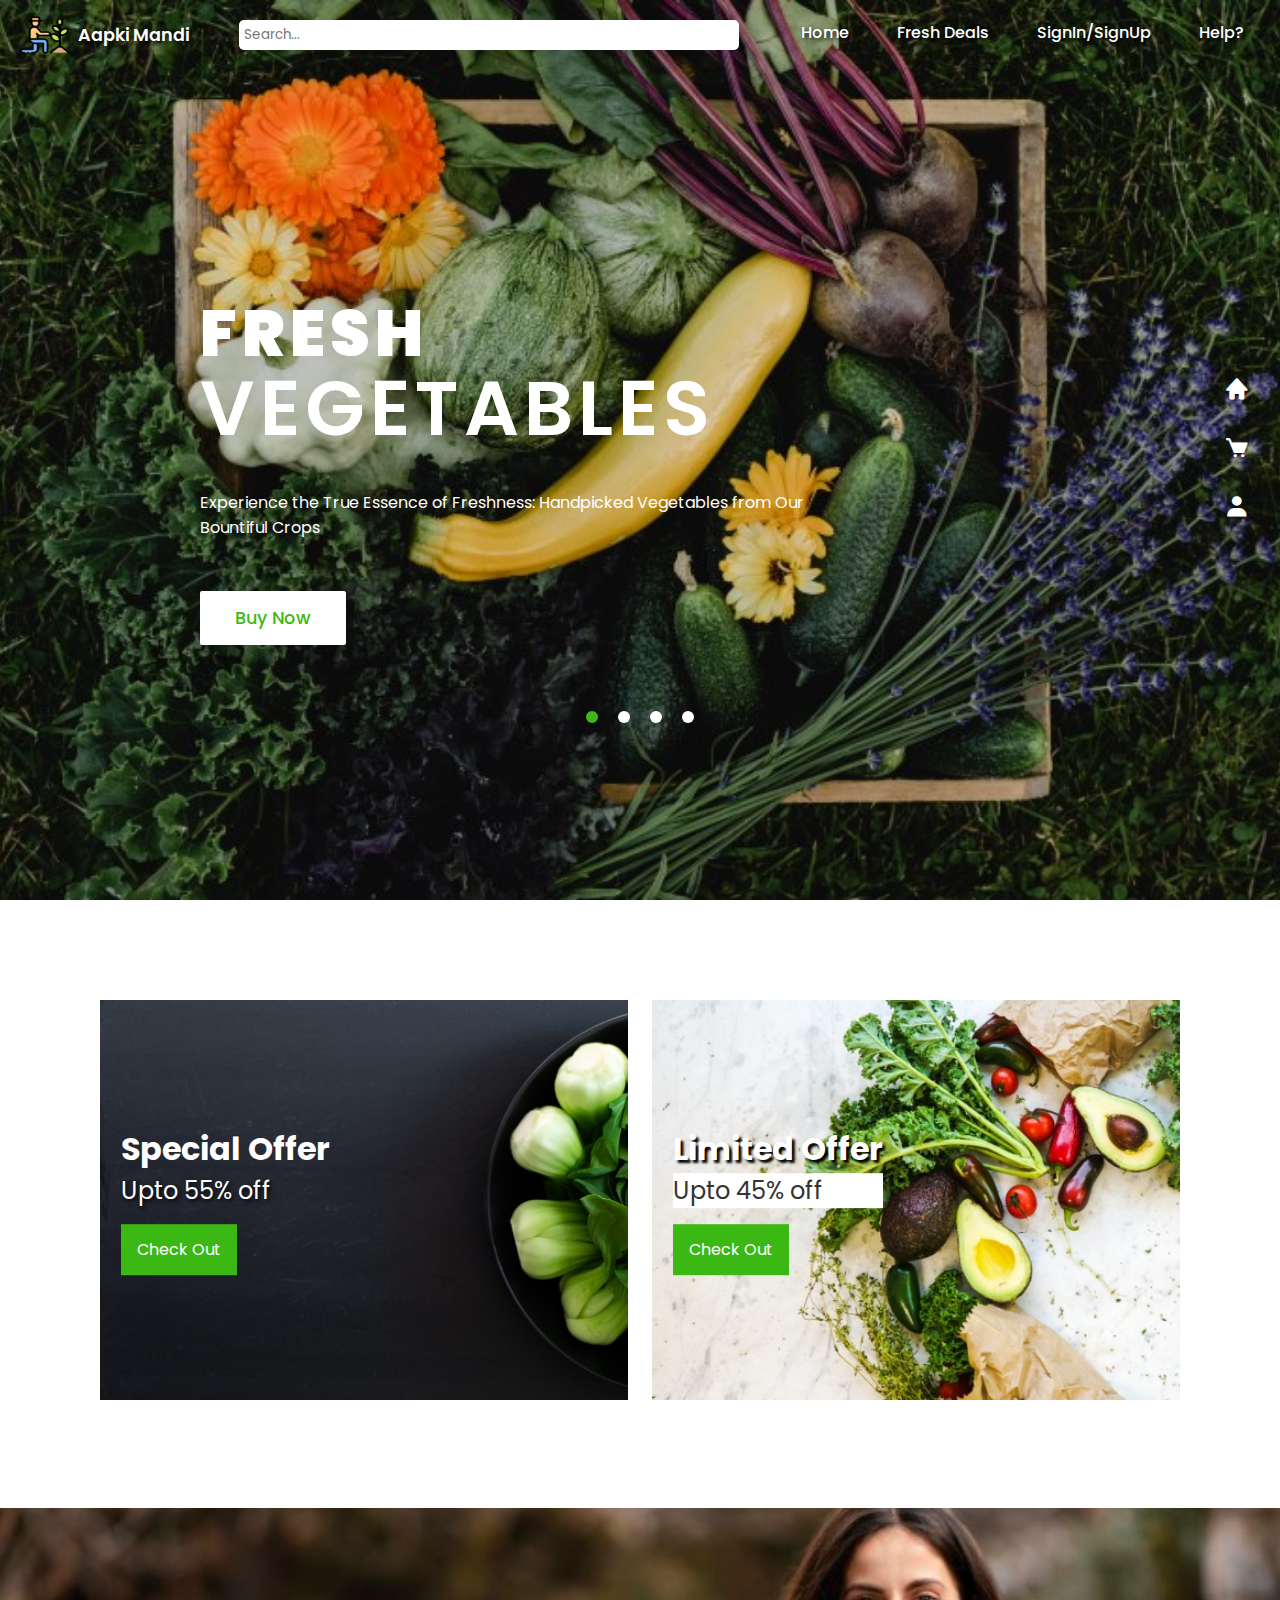
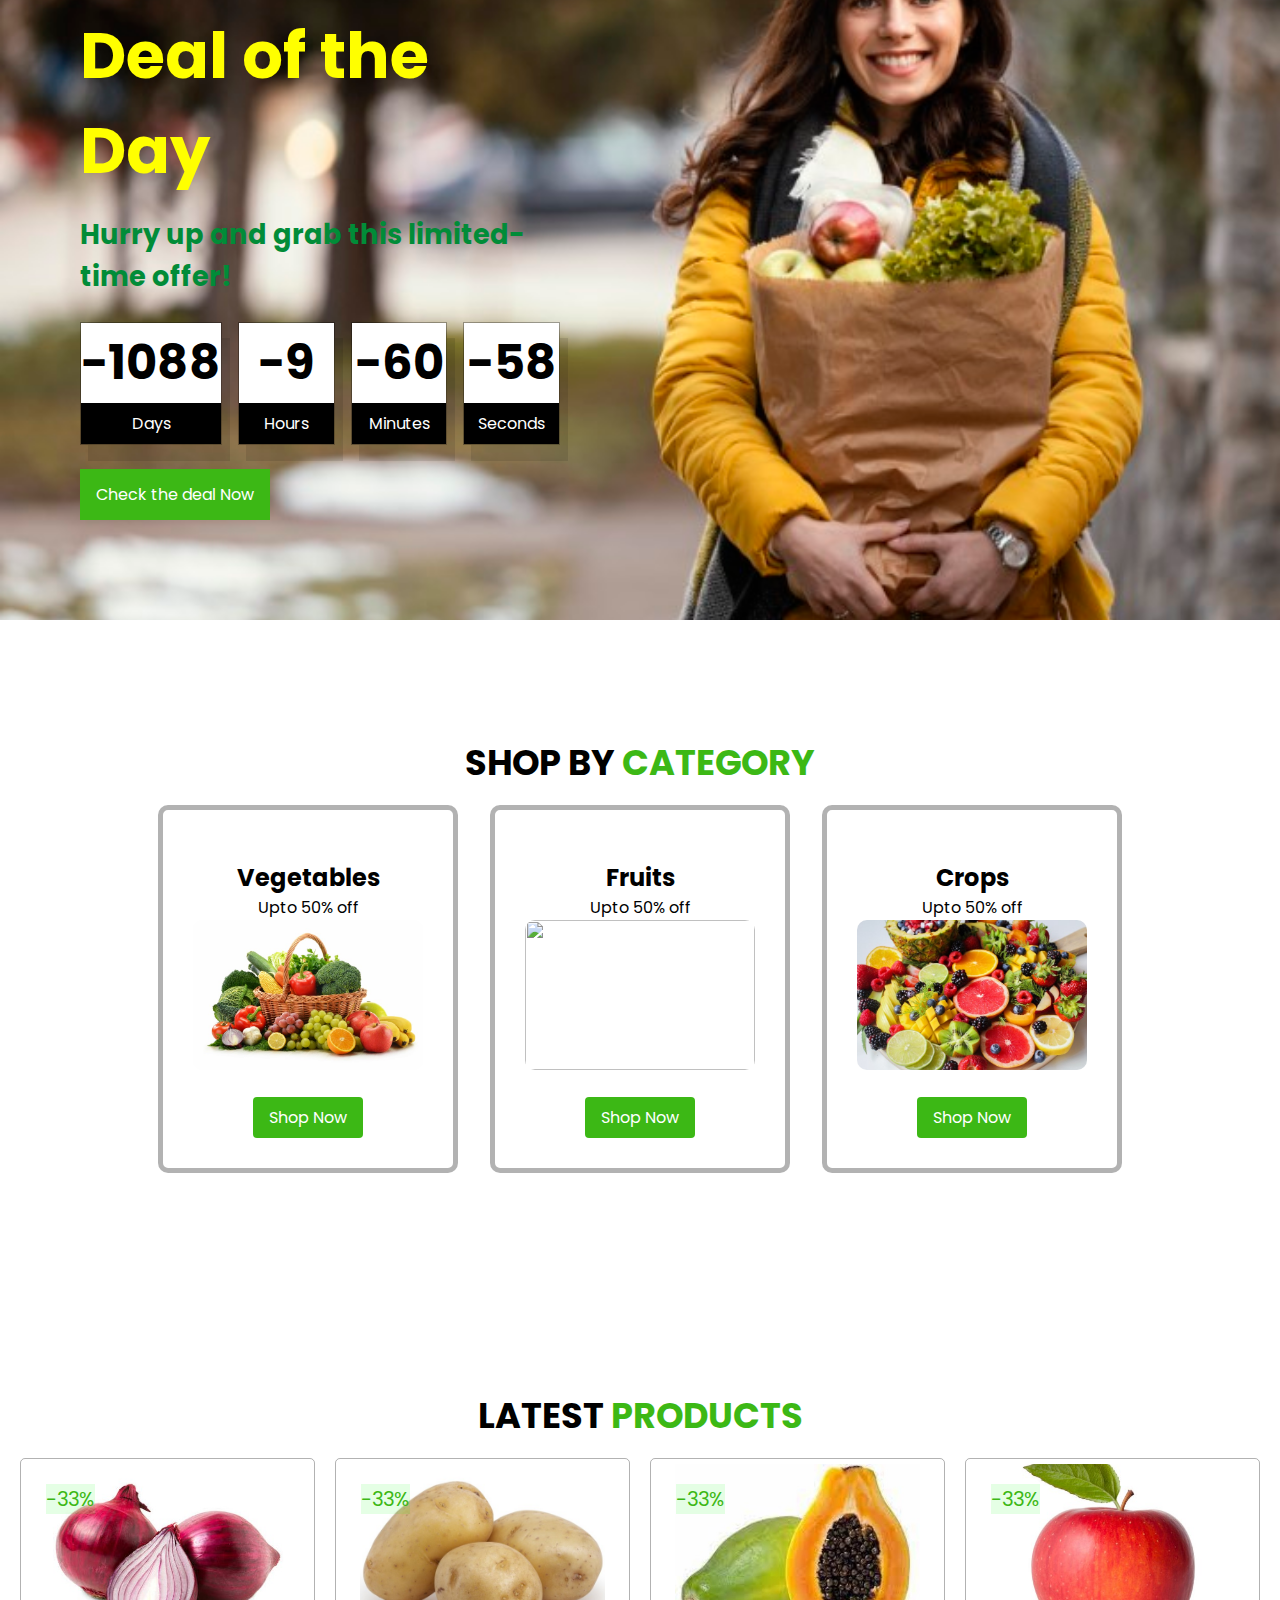
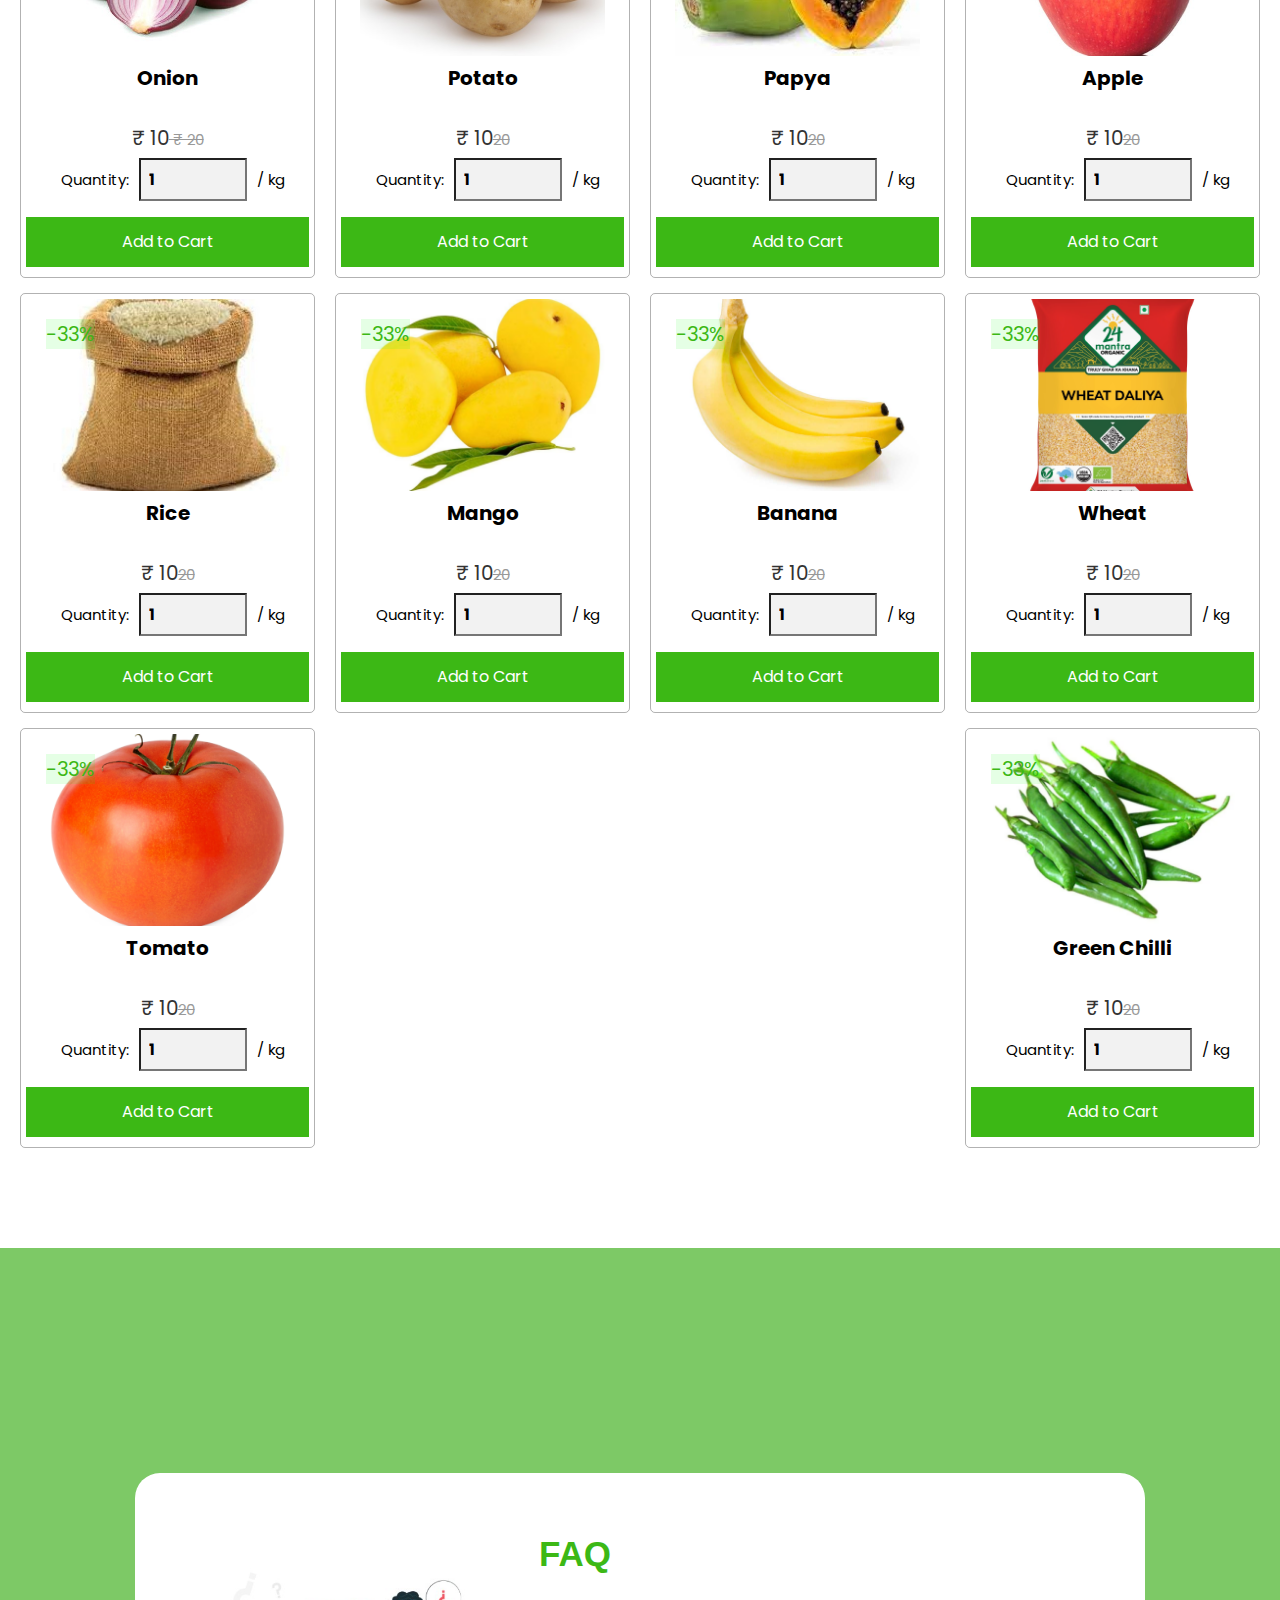
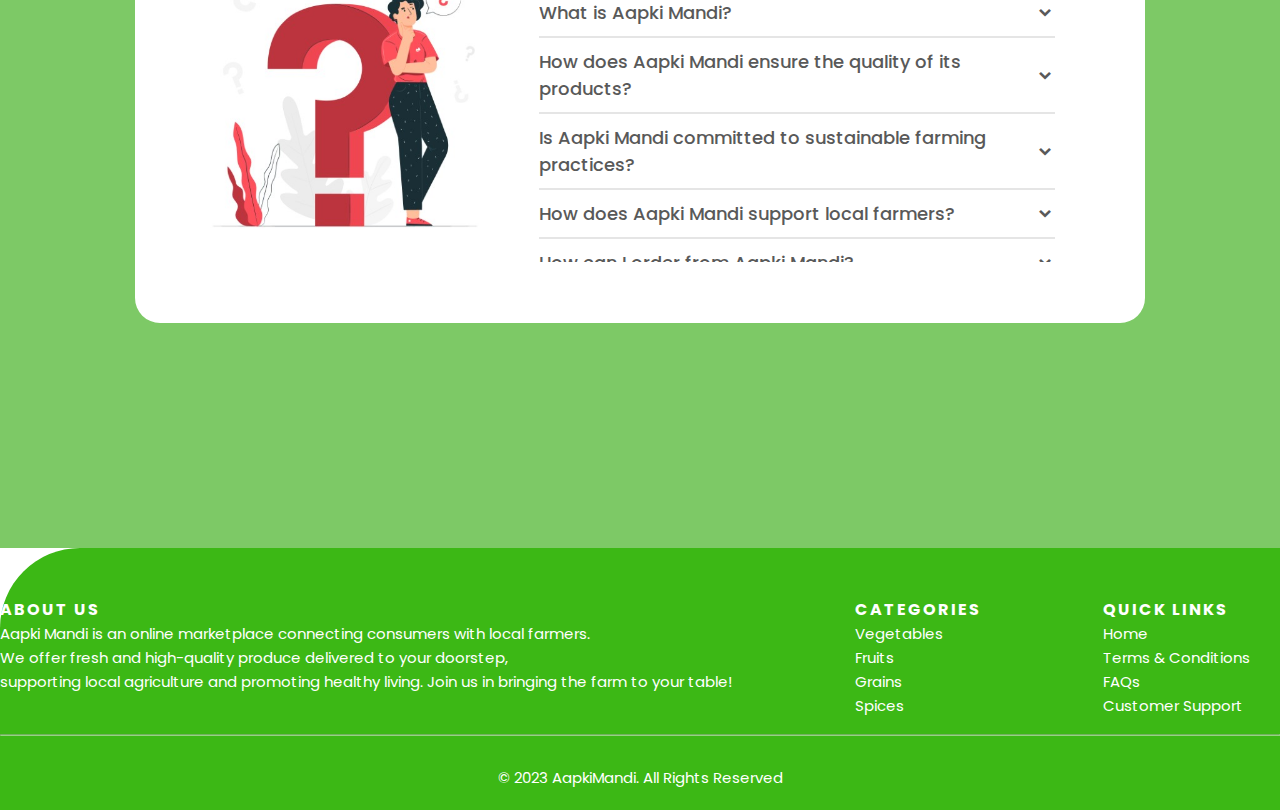
==== commit 4e74c0d0: "new images are added" ====
--- a/index.html
+++ b/index.html
@@ -192,6 +192,7 @@
           <a href="" class="fas fa-share"></a>
           <a href="" class="fas fa-eye"></a>
         </div>
+        <!-- Product 1 -->
           <img src="images/onion.jpg" alt="">
           <h3>Onion</h3>
           <div class="stars">
@@ -209,216 +210,221 @@
           <a href="" class="btn">Add to Cart</a>
         
       </div>
-
-      <div class="box">
-        <span class="discount">-33%</span>
-        <div class="icons">
-          <a href="" class="fas fa-heart"></a>
-          <a href="" class="fas fa-share"></a>
-          <a href="" class="fas fa-eye"></a>
-        </div>
-          <img src="images/onion.jpg" alt="">
-          <h3>Onion</h3>
-          <div class="stars">
-            <i class="fas fa-star"></i>
-            <i class="fas fa-star"></i>
-            <i class="fas fa-star"></i>
-            <i class="fas fa-star-half-alt"></i>
-          </div>
-          <div class="price">&#x20b9; 10<span>20</span></div>
-          <div class="quantity">
-            <span>Quantity: </span>
-            <input type="number" min="1" max="100" value="1">
-            <span> / kg</span>
-          </div>
-          <a href="" class="btn">Add to Cart</a>
-        
-      </div>
-
-      <div class="box">
-        <span class="discount">-33%</span>
-        <div class="icons">
-          <a href="" class="fas fa-heart"></a>
-          <a href="" class="fas fa-share"></a>
-          <a href="" class="fas fa-eye"></a>
-        </div>
-          <img src="images/onion.jpg" alt="">
-          <h3>Onion</h3>
-          <div class="stars">
-            <i class="fas fa-star"></i>
-            <i class="fas fa-star"></i>
-            <i class="fas fa-star"></i>
-            <i class="fas fa-star-half-alt"></i>
-          </div>
-          <div class="price">&#x20b9; 10<span>20</span></div>
-          <div class="quantity">
-            <span>Quantity: </span>
-            <input type="number" min="1" max="100" value="1">
-            <span> / kg</span>
-          </div>
-          <a href="" class="btn">Add to Cart</a>
-        
-      </div>
-
-      <div class="box">
-        <span class="discount">-33%</span>
-        <div class="icons">
-          <a href="" class="fas fa-heart"></a>
-          <a href="" class="fas fa-share"></a>
-          <a href="" class="fas fa-eye"></a>
-        </div>
-          <img src="images/onion.jpg" alt="">
-          <h3>Onion</h3>
-          <div class="stars">
-            <i class="fas fa-star"></i>
-            <i class="fas fa-star"></i>
-            <i class="fas fa-star"></i>
-            <i class="fas fa-star-half-alt"></i>
-          </div>
-          <div class="price">&#x20b9; 10<span>20</span></div>
-          <div class="quantity">
-            <span>Quantity: </span>
-            <input type="number" min="1" max="100" value="1">
-            <span> / kg</span>
-          </div>
-          <a href="" class="btn">Add to Cart</a>
-        
-      </div>
-
-      <div class="box">
-        <span class="discount">-33%</span>
-        <div class="icons">
-          <a href="" class="fas fa-heart"></a>
-          <a href="" class="fas fa-share"></a>
-          <a href="" class="fas fa-eye"></a>
-        </div>
-          <img src="images/onion.jpg" alt="">
-          <h3>Onion</h3>
-          <div class="stars">
-            <i class="fas fa-star"></i>
-            <i class="fas fa-star"></i>
-            <i class="fas fa-star"></i>
-            <i class="fas fa-star-half-alt"></i>
-          </div>
-          <div class="price">&#x20b9; 10<span>20</span></div>
-          <div class="quantity">
-            <span>Quantity: </span>
-            <input type="number" min="1" max="100" value="1">
-            <span> / kg</span>
-          </div>
-          <a href="" class="btn">Add to Cart</a>
-        
-      </div>
-
-      <div class="box">
-        <span class="discount">-33%</span>
-        <div class="icons">
-          <a href="" class="fas fa-heart"></a>
-          <a href="" class="fas fa-share"></a>
-          <a href="" class="fas fa-eye"></a>
-        </div>
-          <img src="images/onion.jpg" alt="">
-          <h3>Onion</h3>
-          <div class="stars">
-            <i class="fas fa-star"></i>
-            <i class="fas fa-star"></i>
-            <i class="fas fa-star"></i>
-            <i class="fas fa-star-half-alt"></i>
-          </div>
-          <div class="price">&#x20b9; 10<span>20</span></div>
-          <div class="quantity">
-            <span>Quantity: </span>
-            <input type="number" min="1" max="100" value="1">
-            <span> / kg</span>
-          </div>
-          <a href="" class="btn">Add to Cart</a>
-        
-      </div>
-
-      <div class="box">
-        <span class="discount">-33%</span>
-        <div class="icons">
-          <a href="" class="fas fa-heart"></a>
-          <a href="" class="fas fa-share"></a>
-          <a href="" class="fas fa-eye"></a>
-        </div>
-          <img src="images/onion.jpg" alt="">
-          <h3>Onion</h3>
-          <div class="stars">
-            <i class="fas fa-star"></i>
-            <i class="fas fa-star"></i>
-            <i class="fas fa-star"></i>
-            <i class="fas fa-star-half-alt"></i>
-          </div>
-          <div class="price">&#x20b9; 10<span>20</span></div>
-          <div class="quantity">
-            <span>Quantity: </span>
-            <input type="number" min="1" max="100" value="1">
-            <span> / kg</span>
-          </div>
-          <a href="" class="btn">Add to Cart</a>
-        
-      </div>
-
-      <div class="box">
-        <span class="discount">-33%</span>
-        <div class="icons">
-          <a href="" class="fas fa-heart"></a>
-          <a href="" class="fas fa-share"></a>
-          <a href="" class="fas fa-eye"></a>
-        </div>
-          <img src="images/onion.jpg" alt="">
-          <h3>Onion</h3>
-          <div class="stars">
-            <i class="fas fa-star"></i>
-            <i class="fas fa-star"></i>
-            <i class="fas fa-star"></i>
-            <i class="fas fa-star-half-alt"></i>
-          </div>
-          <div class="price">&#x20b9; 10<span>20</span></div>
-          <div class="quantity">
-            <span>Quantity: </span>
-            <input type="number" min="1" max="100" value="1">
-            <span> / kg</span>
-          </div>
-          <a href="" class="btn">Add to Cart</a>
-        
-      </div>
-
-      <div class="box">
-        <span class="discount">-33%</span>
-        <div class="icons">
-          <a href="" class="fas fa-heart"></a>
-          <a href="" class="fas fa-share"></a>
-          <a href="" class="fas fa-eye"></a>
-        </div>
-          <img src="images/onion.jpg" alt="">
-          <h3>Onion</h3>
-          <div class="stars">
-            <i class="fas fa-star"></i>
-            <i class="fas fa-star"></i>
-            <i class="fas fa-star"></i>
-            <i class="fas fa-star-half-alt"></i>
-          </div>
-          <div class="price">&#x20b9; 10<span>20</span></div>
-          <div class="quantity">
-            <span>Quantity: </span>
-            <input type="number" min="1" max="100" value="1">
-            <span> / kg</span>
-          </div>
-          <a href="" class="btn">Add to Cart</a>
-        
-      </div>
-
-      <div class="box">
-        <span class="discount">-33%</span>
-        <div class="icons">
-          <a href="" class="fas fa-heart"></a>
-          <a href="" class="fas fa-share"></a>
-          <a href="" class="fas fa-eye"></a>
-        </div>
-          <img src="images/onion.jpg" alt="">
-          <h3>Onion</h3>
+<!-- Product 2 -->
+      <div class="box">
+        <span class="discount">-33%</span>
+        <div class="icons">
+          <a href="" class="fas fa-heart"></a>
+          <a href="" class="fas fa-share"></a>
+          <a href="" class="fas fa-eye"></a>
+        </div>
+          <img src="images/potato.jpg" alt="">
+          <h3>Potato</h3>
+          <div class="stars">
+            <i class="fas fa-star"></i>
+            <i class="fas fa-star"></i>
+            <i class="fas fa-star"></i>
+            <i class="fas fa-star-half-alt"></i>
+          </div>
+          <div class="price">&#x20b9; 10<span>20</span></div>
+          <div class="quantity">
+            <span>Quantity: </span>
+            <input type="number" min="1" max="100" value="1">
+            <span> / kg</span>
+          </div>
+          <a href="" class="btn">Add to Cart</a>
+        
+      </div>
+<!-- Product 3 -->
+      <div class="box">
+        <span class="discount">-33%</span>
+        <div class="icons">
+          <a href="" class="fas fa-heart"></a>
+          <a href="" class="fas fa-share"></a>
+          <a href="" class="fas fa-eye"></a>
+        </div>
+          <img src="images/papaya.jpeg" alt="">
+          <h3>Papya</h3>
+          <div class="stars">
+            <i class="fas fa-star"></i>
+            <i class="fas fa-star"></i>
+            <i class="fas fa-star"></i>
+            <i class="fas fa-star-half-alt"></i>
+          </div>
+          <div class="price">&#x20b9; 10<span>20</span></div>
+          <div class="quantity">
+            <span>Quantity: </span>
+            <input type="number" min="1" max="100" value="1">
+            <span> / kg</span>
+          </div>
+          <a href="" class="btn">Add to Cart</a>
+        
+      </div>
+<!-- Product 4 -->
+      <div class="box">
+        <span class="discount">-33%</span>
+        <div class="icons">
+          <a href="" class="fas fa-heart"></a>
+          <a href="" class="fas fa-share"></a>
+          <a href="" class="fas fa-eye"></a>
+        </div>
+          <img src="images/apple.jpg" alt="">
+          <h3>Apple</h3>
+          <div class="stars">
+            <i class="fas fa-star"></i>
+            <i class="fas fa-star"></i>
+            <i class="fas fa-star"></i>
+            <i class="fas fa-star-half-alt"></i>
+          </div>
+          <div class="price">&#x20b9; 10<span>20</span></div>
+          <div class="quantity">
+            <span>Quantity: </span>
+            <input type="number" min="1" max="100" value="1">
+            <span> / kg</span>
+          </div>
+          <a href="" class="btn">Add to Cart</a>
+        
+      </div>
+<!-- Product 5 -->
+      <div class="box">
+        <span class="discount">-33%</span>
+        <div class="icons">
+          <a href="" class="fas fa-heart"></a>
+          <a href="" class="fas fa-share"></a>
+          <a href="" class="fas fa-eye"></a>
+        </div>
+          <img src="images/rice.jpeg" alt="">
+          <h3>Rice</h3>
+          <div class="stars">
+            <i class="fas fa-star"></i>
+            <i class="fas fa-star"></i>
+            <i class="fas fa-star"></i>
+            <i class="fas fa-star-half-alt"></i>
+          </div>
+          <div class="price">&#x20b9; 10<span>20</span></div>
+          <div class="quantity">
+            <span>Quantity: </span>
+            <input type="number" min="1" max="100" value="1">
+            <span> / kg</span>
+          </div>
+          <a href="" class="btn">Add to Cart</a>
+        
+      </div>
+<!-- Product 6 -->
+
+      <div class="box">
+        <span class="discount">-33%</span>
+        <div class="icons">
+          <a href="" class="fas fa-heart"></a>
+          <a href="" class="fas fa-share"></a>
+          <a href="" class="fas fa-eye"></a>
+        </div>
+          <img src="images/mango.avif" alt="">
+          <h3>Mango</h3>
+          <div class="stars">
+            <i class="fas fa-star"></i>
+            <i class="fas fa-star"></i>
+            <i class="fas fa-star"></i>
+            <i class="fas fa-star-half-alt"></i>
+          </div>
+          <div class="price">&#x20b9; 10<span>20</span></div>
+          <div class="quantity">
+            <span>Quantity: </span>
+            <input type="number" min="1" max="100" value="1">
+            <span> / kg</span>
+          </div>
+          <a href="" class="btn">Add to Cart</a>
+        
+      </div>
+<!-- Product 7 -->
+
+      <div class="box">
+        <span class="discount">-33%</span>
+        <div class="icons">
+          <a href="" class="fas fa-heart"></a>
+          <a href="" class="fas fa-share"></a>
+          <a href="" class="fas fa-eye"></a>
+        </div>
+          <img src="images/banana.jpg" alt="">
+          <h3>Banana</h3>
+          <div class="stars">
+            <i class="fas fa-star"></i>
+            <i class="fas fa-star"></i>
+            <i class="fas fa-star"></i>
+            <i class="fas fa-star-half-alt"></i>
+          </div>
+          <div class="price">&#x20b9; 10<span>20</span></div>
+          <div class="quantity">
+            <span>Quantity: </span>
+            <input type="number" min="1" max="100" value="1">
+            <span> / kg</span>
+          </div>
+          <a href="" class="btn">Add to Cart</a>
+        
+      </div>
+      <!-- Product 8 -->
+
+
+      <div class="box">
+        <span class="discount">-33%</span>
+        <div class="icons">
+          <a href="" class="fas fa-heart"></a>
+          <a href="" class="fas fa-share"></a>
+          <a href="" class="fas fa-eye"></a>
+        </div>
+          <img src="images/wheat.jpg" alt="">
+          <h3>Wheat</h3>
+          <div class="stars">
+            <i class="fas fa-star"></i>
+            <i class="fas fa-star"></i>
+            <i class="fas fa-star"></i>
+            <i class="fas fa-star-half-alt"></i>
+          </div>
+          <div class="price">&#x20b9; 10<span>20</span></div>
+          <div class="quantity">
+            <span>Quantity: </span>
+            <input type="number" min="1" max="100" value="1">
+            <span> / kg</span>
+          </div>
+          <a href="" class="btn">Add to Cart</a>
+        
+      </div>
+<!-- Product 9 -->
+
+      <div class="box">
+        <span class="discount">-33%</span>
+        <div class="icons">
+          <a href="" class="fas fa-heart"></a>
+          <a href="" class="fas fa-share"></a>
+          <a href="" class="fas fa-eye"></a>
+        </div>
+          <img src="images/tomato.webp" alt="">
+          <h3>Tomato</h3>
+          <div class="stars">
+            <i class="fas fa-star"></i>
+            <i class="fas fa-star"></i>
+            <i class="fas fa-star"></i>
+            <i class="fas fa-star-half-alt"></i>
+          </div>
+          <div class="price">&#x20b9; 10<span>20</span></div>
+          <div class="quantity">
+            <span>Quantity: </span>
+            <input type="number" min="1" max="100" value="1">
+            <span> / kg</span>
+          </div>
+          <a href="" class="btn">Add to Cart</a>
+        
+      </div>
+<!-- Product 10 -->
+      <div class="box">
+        <span class="discount">-33%</span>
+        <div class="icons">
+          <a href="" class="fas fa-heart"></a>
+          <a href="" class="fas fa-share"></a>
+          <a href="" class="fas fa-eye"></a>
+        </div>
+          <img src="images/chilli.avif" alt="">
+          <h3>Green Chilli</h3>
           <div class="stars">
             <i class="fas fa-star"></i>
             <i class="fas fa-star"></i>
